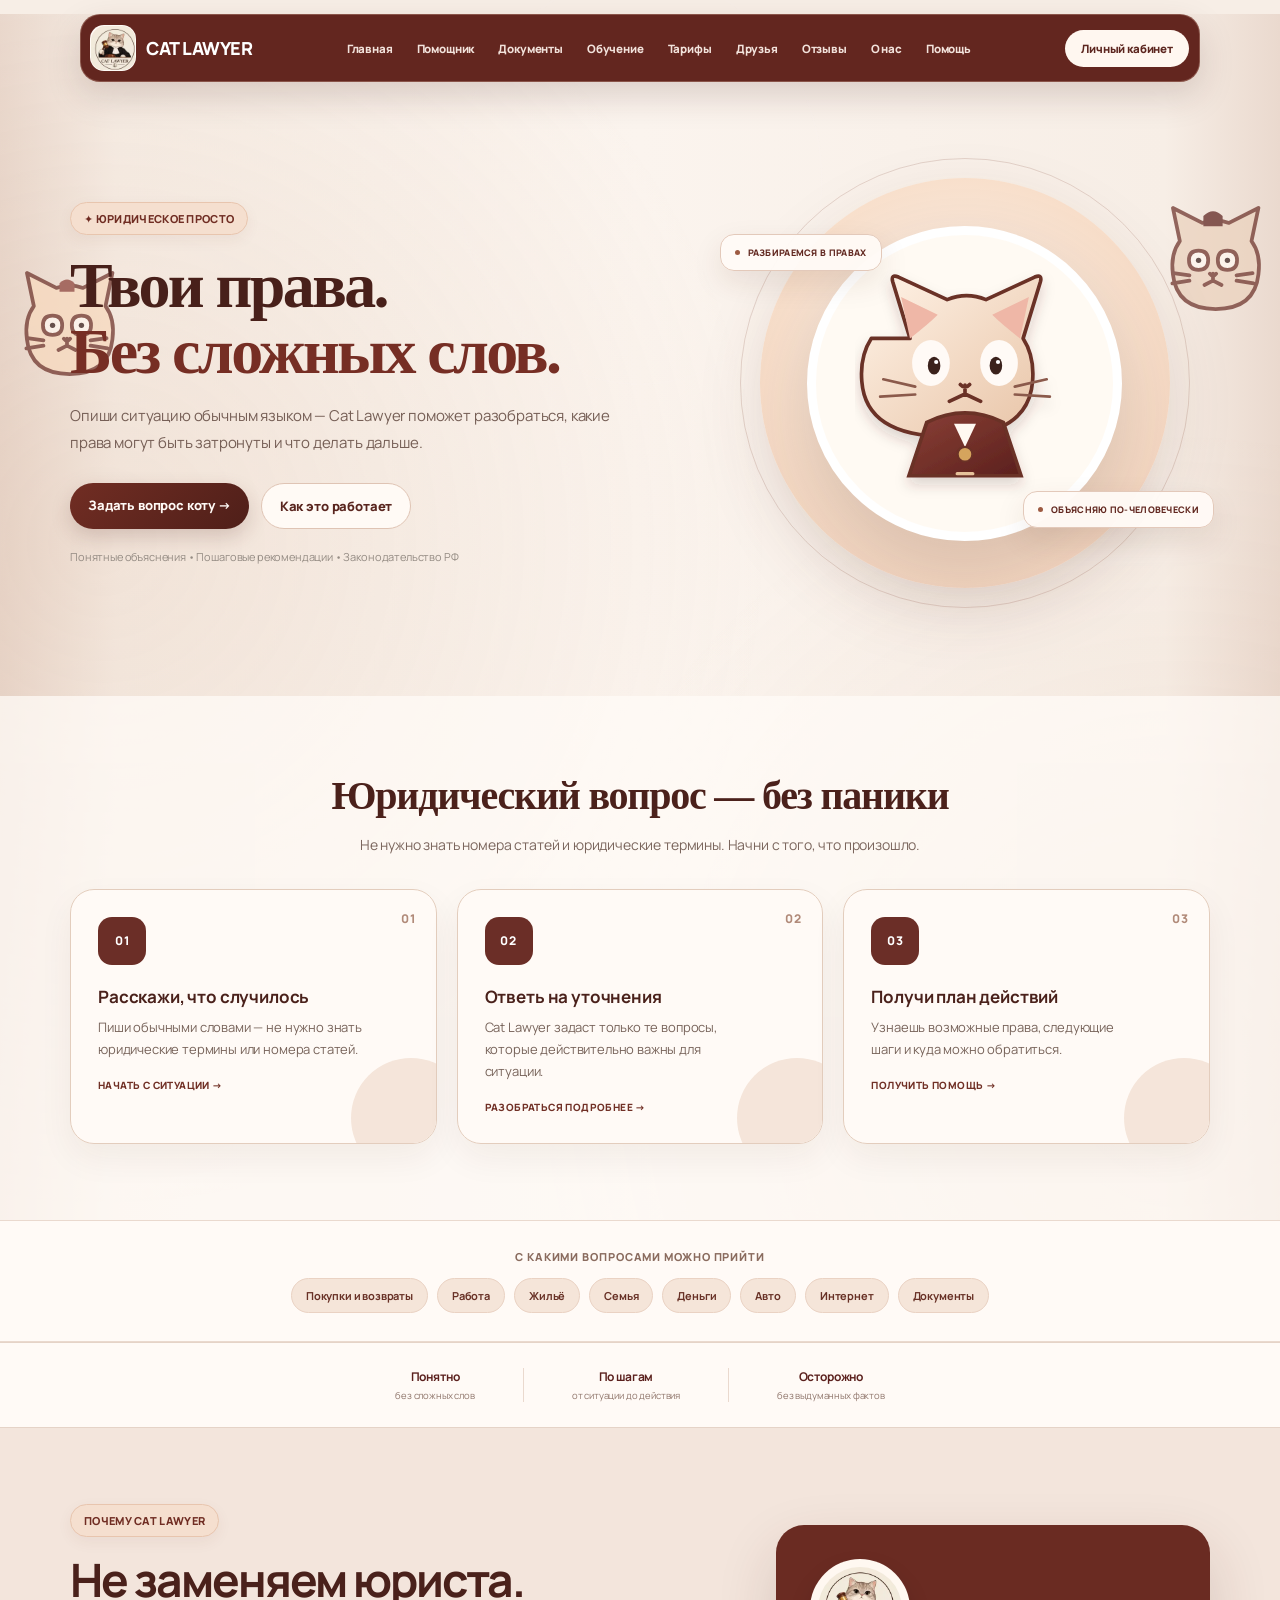
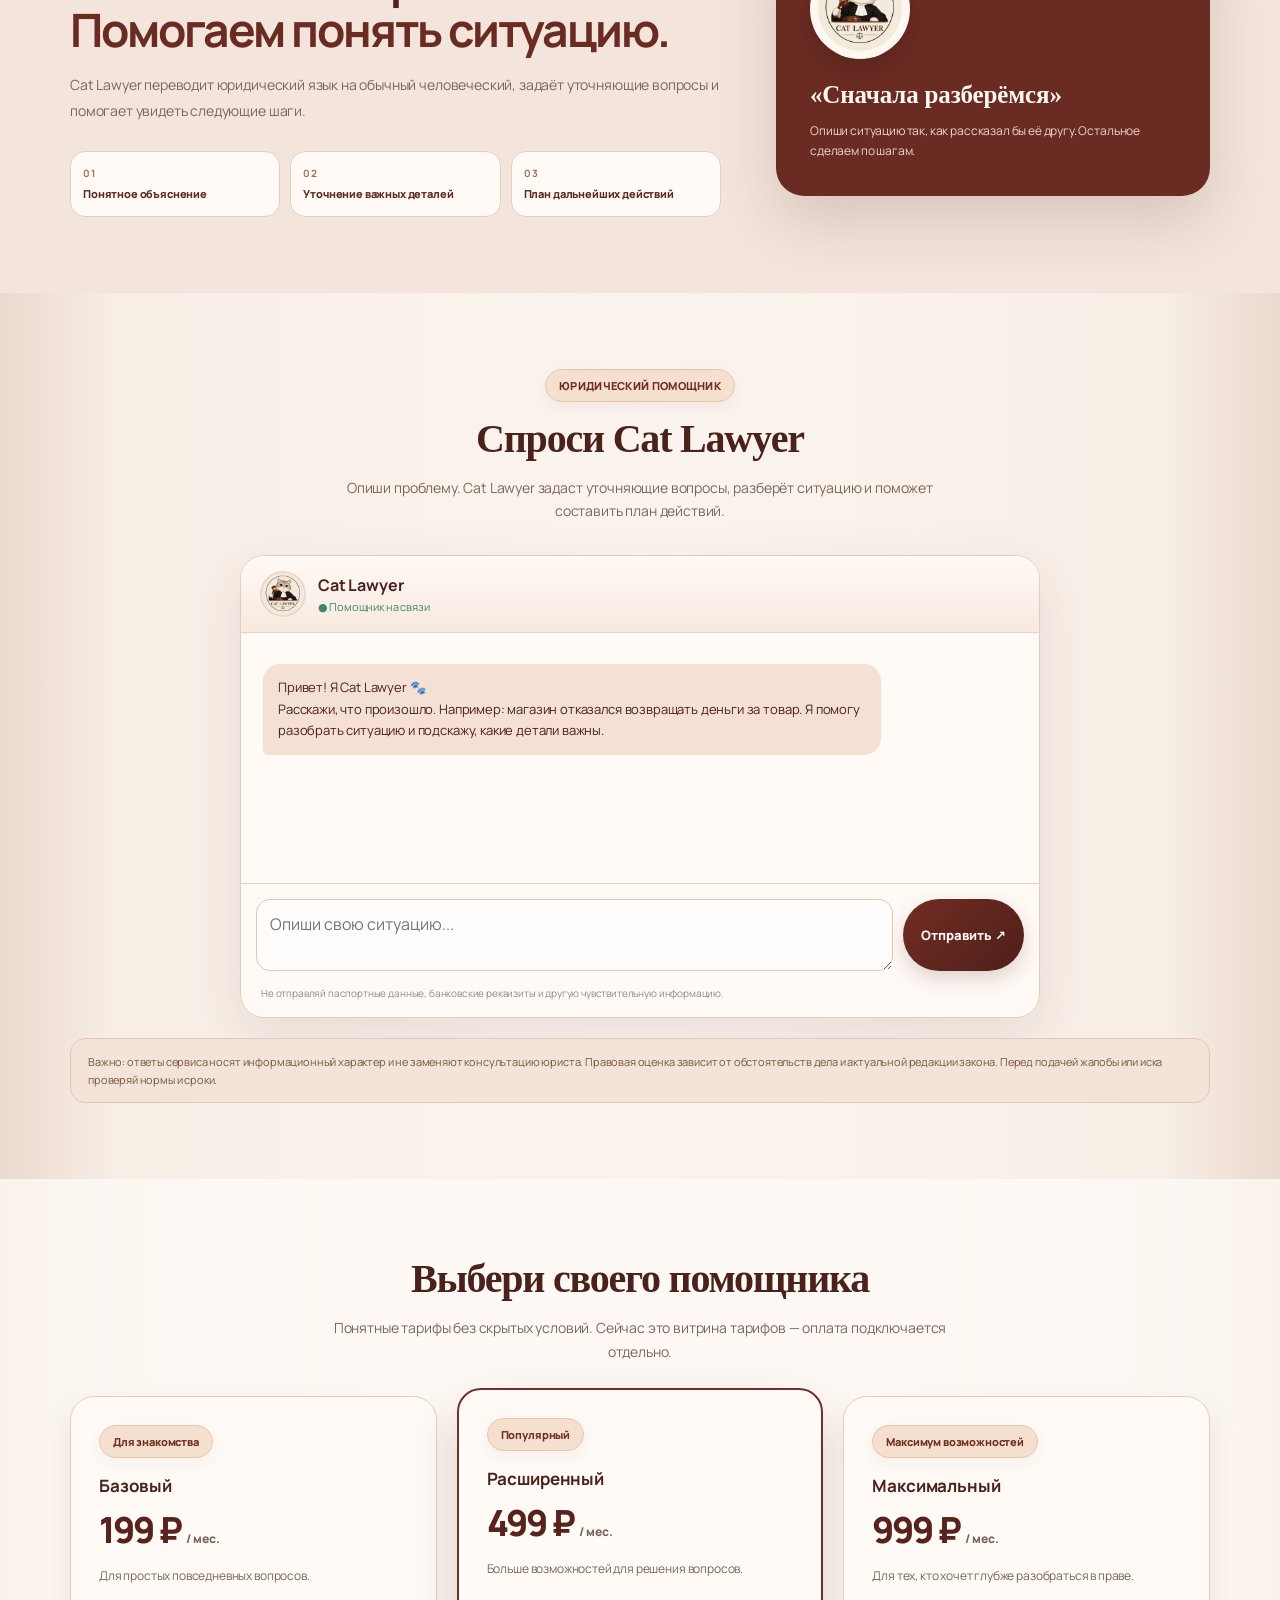
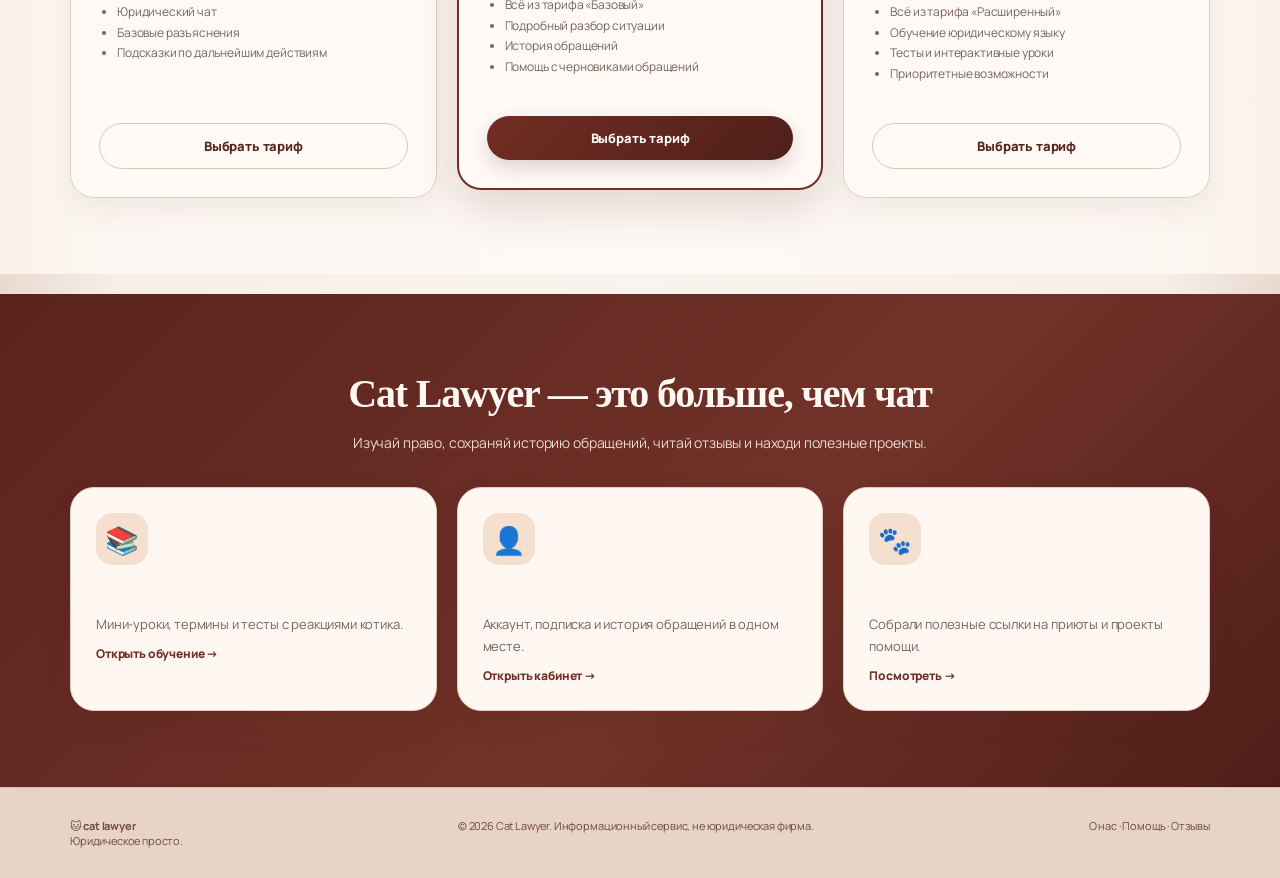
==== index.html @ dfd7e343 "Use polished cute kitten on main page" ====
<!doctype html>
<html lang="ru">
<head>
<meta charset="UTF-8"><meta name="viewport" content="width=device-width,initial-scale=1">
<meta name="theme-color" content="#fff8f1"><meta name="description" content="Cat Lawyer — понятный юридический помощник. Разберитесь в своих правах и узнайте, что делать дальше.">
<title>Cat Lawyer — юридическая помощь без сложных слов</title>
<style>
@import url('https://fonts.googleapis.com/css2?family=Manrope:wght@400;500;600;700;800&display=swap');
:root{--ink:#321b19;--muted:#76645e;--cream:#f7eee6;--paper:#fffaf6;--orange:#5b201d;--orange2:#8b4038;--line:#e8d8cc;--green:#43856c;--shadow:0 18px 55px #52351b12}
*{box-sizing:border-box}html{scroll-behavior:smooth}body{margin:0;background:linear-gradient(90deg,#ead9ce 0,#f7eee6 7%,#f7eee6 93%,#ead9ce 100%);color:var(--ink);font-family:Manrope,system-ui,sans-serif}button,input,textarea{font:inherit}button{cursor:pointer}.wrap{width:min(1120px,calc(100% - 40px));margin:auto}.nav{height:78px;display:flex;align-items:center;justify-content:space-between}.brand{display:flex;gap:10px;align-items:center;font-weight:800;font-size:21px;letter-spacing:-.8px}.brand-mark{width:48px;height:48px;border-radius:14px;overflow:hidden;background:#f4e9dd;display:grid;place-items:center}.brand-mark img{width:100%;height:100%;object-fit:cover}.navlinks{display:flex;gap:20px;align-items:center}.navlinks a{color:#5b201d;text-decoration:none;font-size:12px;font-weight:800}.btn{border:0;border-radius:14px;padding:13px 19px;background:var(--ink);color:white;font-weight:800;font-size:13px;transition:.2s}.btn:hover{transform:translateY(-2px);box-shadow:0 9px 22px #30201420}.btn.orange{background:var(--orange);color:#fffaf6}.btn.light{background:white;color:var(--ink);border:1px solid var(--line)}.hero{padding:65px 0 75px;display:grid;grid-template-columns:1.08fr .92fr;gap:45px;align-items:center}.eyebrow{display:inline-flex;gap:8px;align-items:center;background:#f1e2d7;color:#6b2a25;border-radius:99px;padding:8px 13px;font-size:11px;font-weight:800;letter-spacing:.3px}.hero h1{font-size:clamp(40px,5vw,64px);line-height:1.06;letter-spacing:-3px;margin:20px 0}.hero h1 span{color:var(--orange)}.lead{font-size:16px;line-height:1.8;color:var(--muted);max-width:540px}.hero-actions{display:flex;gap:12px;margin:27px 0 20px;flex-wrap:wrap}.fine{font-size:11px;color:#948b83}.hero-art{position:relative;min-height:390px;display:grid;place-items:center}.blob{position:absolute;width:360px;height:360px;background:#ffe5ce;border-radius:48% 52% 54% 46%;transform:rotate(-12deg)}.cat{position:relative;width:min(310px,75%);aspect-ratio:1;z-index:1;border-radius:50%;overflow:hidden;background:#fffaf3;box-shadow:0 24px 65px #4d2a1b24;border:8px solid #fff}.cat img{width:100%;height:100%;object-fit:cover;display:block}.float{position:absolute;background:white;border:1px solid var(--line);padding:13px 16px;border-radius:16px;box-shadow:var(--shadow);font-size:12px;font-weight:800;z-index:2}.float.one{top:55px;left:0}.float.two{bottom:60px;right:0}.section{padding:72px 0}.section.white{background:white}.section-head{text-align:center;max-width:650px;margin:0 auto 36px}.section-head h2{font-size:clamp(28px,4vw,40px);letter-spacing:-1.5px;margin:0 0 12px}.section-head p{color:var(--muted);line-height:1.7;font-size:14px}.steps,.features,.prices{display:grid;grid-template-columns:repeat(3,1fr);gap:16px}.tile,.price{background:white;border:1px solid var(--line);border-radius:22px;padding:25px;box-shadow:0 5px 22px #51351b08}.tile .ico{font-size:27px;background:#f1e2d7;width:52px;height:52px;display:grid;place-items:center;border-radius:16px}.tile h3{font-size:16px;margin:18px 0 8px}.tile p{font-size:13px;line-height:1.7;color:var(--muted);margin:0}.chat-shell{max-width:800px;margin:auto;background:white;border:1px solid var(--line);border-radius:25px;overflow:hidden;box-shadow:var(--shadow)}.chat-top{padding:17px 21px;border-bottom:1px solid var(--line);display:flex;align-items:center;gap:12px}.avatar{width:46px;height:46px;border-radius:14px;overflow:hidden;background:#f4e9dd}.avatar img{width:100%;height:100%;object-fit:cover}.chat-top small{display:block;color:var(--green);font-size:11px;margin-top:3px}.chat-body{padding:22px;min-height:270px;max-height:390px;overflow:auto;background:#fffdfa}.msg{max-width:82%;padding:13px 15px;border-radius:17px;margin:9px 0;font-size:13px;line-height:1.65;white-space:pre-wrap}.bot{background:#fff0e3;border-bottom-left-radius:5px}.user{background:#29231f;color:white;margin-left:auto;border-bottom-right-radius:5px}.chat-input{display:flex;gap:10px;padding:15px;border-top:1px solid var(--line)}.chat-input textarea{resize:vertical;min-height:48px;max-height:120px;flex:1;border:1px solid var(--line);border-radius:14px;padding:13px;outline:none}.chat-input textarea:focus{border-color:var(--orange)}.hint{padding:0 20px 17px;font-size:10px;color:#938a82}.prices{align-items:stretch}.price{position:relative}.price.popular{border:2px solid var(--orange);transform:translateY(-8px)}.tag{font-size:10px;font-weight:800;color:#b96022;background:#fff0e3;padding:6px 9px;border-radius:99px;display:inline-block}.price h3{font-size:17px;margin:16px 0 7px}.amount{font-size:36px;font-weight:800;letter-spacing:-2px}.amount small{font-size:12px;color:var(--muted);letter-spacing:0}.price p,.price li{font-size:12px;color:var(--muted);line-height:1.7}.price ul{padding-left:18px;min-height:112px}.price .btn{width:100%}.account{max-width:720px;margin:auto;display:grid;grid-template-columns:1fr 1fr;gap:14px}.account-card{background:white;border:1px solid var(--line);border-radius:20px;padding:22px}.account-card h3{margin:0 0 12px;font-size:15px}.account-card p{font-size:12px;color:var(--muted);line-height:1.7}.field{width:100%;border:1px solid var(--line);border-radius:12px;padding:12px;margin:5px 0 10px}.footer{padding:34px 0;border-top:1px solid var(--line);font-size:11px;color:#6f4a3d;background:#efe0d5}.paw-rail{position:fixed;top:78px;bottom:0;width:132px;display:flex;flex-direction:column;justify-content:space-evenly;align-items:center;pointer-events:none;z-index:3;opacity:.27;font-size:29px;user-select:none}.paw-rail span{display:block;filter:saturate(.55);text-shadow:0 1px 2px rgba(91,32,29,.08)}.paw-rail span:nth-child(3n){font-size:37px;opacity:.72}.paw-rail span:nth-child(4n){font-size:23px;opacity:.55}.paw-rail.left{left:0}.paw-rail.right{right:0}.paw-rail span{transform:rotate(-18deg)}.paw-rail.right span{transform:rotate(18deg)}.paw-rail.left span:nth-child(4n){transform:rotate(-28deg)}.paw-rail.right span:nth-child(4n){transform:rotate(28deg)}.friend-grid,.review-grid{display:grid;grid-template-columns:repeat(3,1fr);gap:18px}.friend-photo{width:100%;height:150px;object-fit:cover;border-radius:16px;display:block;margin-bottom:14px;background:#ead9ce}.friend-card{overflow:hidden}.friend-card .friend-content{padding:0 2px}.friend-card,.review-card{background:#fffaf6;border:1px solid #d9bcae;border-radius:22px;padding:24px;box-shadow:0 8px 25px #4d2a1b0c}.friend-card h3,.review-card h3{margin:12px 0 8px;font-size:16px}.friend-card p,.review-card p{font-size:12px;line-height:1.7;color:var(--muted)}.friend-link{display:inline-flex;align-items:center;gap:7px;margin-top:10px;color:#5b201d;font-weight:800;text-decoration:none;font-size:12px}.review-form{max-width:720px;margin:0 auto 24px;background:#f4e4d9;border:1px solid #dec2b3;border-radius:20px;padding:20px}.review-form textarea{width:100%;min-height:90px;border:1px solid #d9bcae;border-radius:14px;padding:12px;resize:vertical;background:white}.reviews-list{max-width:720px;margin:auto;background:white;border:1px solid var(--line);border-radius:20px;padding:20px}.brown-section{background:#6b3028;color:#fff7f1}.brown-section .section-head p{color:#ead8cf}.brown-section .section-head h2{color:#fff7f1}.brown-section .friend-card{background:#fff8f2;color:var(--ink)}.footer-inner{display:flex;justify-content:space-between;gap:20px;flex-wrap:wrap}.disclaimer{background:#f5e8df;border:1px solid #e5d0c4;border-radius:15px;padding:14px 17px;font-size:11px;line-height:1.6;color:#76583f;margin-top:20px}.toast{position:fixed;bottom:20px;left:50%;transform:translateX(-50%);background:#29231f;color:white;padding:12px 18px;border-radius:12px;font-size:12px;display:none;z-index:10}.mobile-menu{display:none;position:absolute;top:70px;left:14px;right:14px;background:#fffaf6;border:1px solid var(--line);border-radius:18px;padding:10px;box-shadow:var(--shadow);z-index:20}.mobile-menu a{display:block;padding:12px;color:var(--ink);text-decoration:none;font-weight:800;font-size:13px;border-radius:10px}.mobile-menu a:hover{background:#f4e4d9}
@media(max-width:760px){.paw-rail{display:none}.navlinks{display:none}.menu-btn{display:block}.hero{grid-template-columns:1fr;padding:42px 0 48px;gap:10px}.hero-art{min-height:270px}.blob{width:250px;height:250px}.cat{font-size:135px}.float.one{top:20px}.float.two{bottom:20px}.steps,.features,.prices{grid-template-columns:1fr}.price.popular{transform:none}.section{padding:52px 0}.account{grid-template-columns:1fr}.hero h1{letter-spacing:-2px}.wrap{width:min(100% - 28px,1120px)}}
@media(min-width:761px){.menu-btn{display:none}}
</style>
<link rel="stylesheet" href="/styles.css">
</head>
<body>
<header class="wrap nav">
<a class="brand" href="/" style="text-decoration:none;color:inherit"><span class="brand-mark"><img src="/assets/cat-lawyer-logo.svg" alt="Cat Lawyer"></span> CAT LAWYER</a>
<nav class="navlinks">
<a href="/">Главная</a><a href="/assistant.html">Помощник</a><a href="/documents.html">Документы</a><a href="/learn.html">Обучение</a><a href="/pricing.html">Тарифы</a><a href="/friends.html">Друзья</a><a href="/reviews.html">Отзывы</a><a href="/about.html">О нас</a><a href="/help.html">Помощь</a>
</nav>
<a class="btn light" href="/account.html">Личный кабинет</a>
<button class="btn light menu-btn" type="button" onclick="toggleMenu()">Меню ☰</button>
</header>
<div id="mobileMenu" class="mobile-menu">
<a href="/">Главная</a><a href="/assistant.html">Помощник</a><a href="/documents.html">Документы</a><a href="/learn.html">Обучение</a><a href="/pricing.html">Тарифы</a><a href="/friends.html">Друзья</a><a href="/reviews.html">Отзывы</a><a href="/about.html">О нас</a><a href="/help.html">Помощь</a><a href="/account.html">Личный кабинет</a>
</div>
<main>
<section class="wrap hero"><div><span class="eyebrow">✦ ЮРИДИЧЕСКОЕ ПРОСТО</span><h1>Твои права.<br><span>Без сложных слов.</span></h1><p class="lead">Опиши ситуацию обычным языком — Cat Lawyer поможет разобраться, какие права могут быть затронуты и что делать дальше.</p><div class="hero-actions"><a class="btn orange" href="/assistant.html" style="text-decoration:none">Задать вопрос коту →</a><a class="btn light" href="#how" style="text-decoration:none">Как это работает</a></div><div class="fine">Понятные объяснения • Пошаговые рекомендации • Законодательство РФ</div></div><div class="hero-art"><div class="hero-halo"></div><div class="hero-orbit"></div><div class="float one">РАЗБИРАЕМСЯ В ПРАВАХ</div><div class="cat hero-cat"><img src="/assets/cute-kitten.svg" alt="Милый котёнок Cat Lawyer"></div><div class="float two">ОБЪЯСНЯЮ ПО-ЧЕЛОВЕЧЕСКИ</div></div></section>
<section class="section white" id="how"><div class="wrap"><div class="section-head"><h2>Юридический вопрос — без паники</h2><p>Не нужно знать номера статей и юридические термины. Начни с того, что произошло.</p></div><div class="steps"><article class="tile process-card"><div class="step-no">01</div><div class="ico">01</div><h3>Расскажи, что случилось</h3><p>Пиши обычными словами — не нужно знать юридические термины или номера статей.</p><span class="card-link">Начать с ситуации →</span></article><article class="tile process-card"><div class="step-no">02</div><div class="ico">02</div><h3>Ответь на уточнения</h3><p>Cat Lawyer задаст только те вопросы, которые действительно важны для ситуации.</p><span class="card-link">Разобраться подробнее →</span></article><article class="tile process-card"><div class="step-no">03</div><div class="ico">03</div><h3>Получи план действий</h3><p>Узнаешь возможные права, следующие шаги и куда можно обратиться.</p><span class="card-link">Получить помощь →</span></article></div></div></section>
<section class="topics-strip"><div class="wrap"><div class="topics-label">С какими вопросами можно прийти</div><div class="topic-pills"><span>Покупки и возвраты</span><span>Работа</span><span>Жильё</span><span>Семья</span><span>Деньги</span><span>Авто</span><span>Интернет</span><span>Документы</span></div></div></section><section class="trust-strip"><div class="wrap trust-inner"><div><b>Понятно</b><span>без сложных слов</span></div><i></i><div><b>По шагам</b><span>от ситуации до действия</span></div><i></i><div><b>Осторожно</b><span>без выдуманных фактов</span></div></div></section>
<section class="section feature-intro"><div class="wrap split-feature"><div><span class="eyebrow">ПОЧЕМУ CAT LAWYER</span><h2>Не заменяем юриста.<br><span>Помогаем понять ситуацию.</span></h2><p>Cat Lawyer переводит юридический язык на обычный человеческий, задаёт уточняющие вопросы и помогает увидеть следующие шаги.</p><div class="feature-points"><div><b>01</b><span>Понятное объяснение</span></div><div><b>02</b><span>Уточнение важных деталей</span></div><div><b>03</b><span>План дальнейших действий</span></div></div></div><div class="feature-quote"><div class="quote-logo"><img src="/assets/cat-lawyer-logo.svg" alt=""></div><div><b>«Сначала разберёмся»</b><p>Опиши ситуацию так, как рассказал бы её другу. Остальное сделаем по шагам.</p></div></div></div></section>
<section class="section" id="chat"><div class="wrap"><div class="section-head"><span class="eyebrow">ЮРИДИЧЕСКИЙ ПОМОЩНИК</span><h2>Спроси Cat Lawyer</h2><p>Опиши проблему. Cat Lawyer задаст уточняющие вопросы, разберёт ситуацию и поможет составить план действий.</p></div><div class="chat-shell"><div class="chat-top"><div class="avatar"><img src="/assets/cat-lawyer-logo.svg" alt="Cat Lawyer"></div><div><b>Cat Lawyer</b><small>● Помощник на связи</small></div></div><div class="chat-body" id="messages"><div class="msg bot">Привет! Я Cat Lawyer 🐾
Расскажи, что произошло. Например: магазин отказался возвращать деньги за товар. Я помогу разобрать ситуацию и подскажу, какие детали важны.</div></div><div class="chat-input"><textarea id="question" placeholder="Опиши свою ситуацию..." rows="2"></textarea><button class="btn orange" onclick="sendMessage()">Отправить ↗</button></div><div class="hint">Не отправляй паспортные данные, банковские реквизиты и другую чувствительную информацию.</div></div><div class="disclaimer">Важно: ответы сервиса носят информационный характер и не заменяют консультацию юриста. Правовая оценка зависит от обстоятельств дела и актуальной редакции закона. Перед подачей жалобы или иска проверяй нормы и сроки.</div></div></section>
<section class="section white" id="prices"><div class="wrap"><div class="section-head"><h2>Выбери своего помощника</h2><p>Понятные тарифы без скрытых условий. Сейчас это витрина тарифов — оплата подключается отдельно.</p></div><div class="prices"><article class="price"><span class="tag">Для знакомства</span><h3>Базовый</h3><div class="amount">199 ₽ <small>/ мес.</small></div><p>Для простых повседневных вопросов.</p><ul><li>Юридический чат</li><li>Базовые разъяснения</li><li>Подсказки по дальнейшим действиям</li></ul><a class="btn light" href="/pricing.html" style="display:block;text-align:center;text-decoration:none">Выбрать тариф</a></article><article class="price popular"><span class="tag">Популярный</span><h3>Расширенный</h3><div class="amount">499 ₽ <small>/ мес.</small></div><p>Больше возможностей для решения вопросов.</p><ul><li>Всё из тарифа «Базовый»</li><li>Подробный разбор ситуации</li><li>История обращений</li><li>Помощь с черновиками обращений</li></ul><a class="btn orange" href="/pricing.html" style="display:block;text-align:center;text-decoration:none">Выбрать тариф</a></article><article class="price"><span class="tag">Максимум возможностей</span><h3>Максимальный</h3><div class="amount">999 ₽ <small>/ мес.</small></div><p>Для тех, кто хочет глубже разобраться в праве.</p><ul><li>Всё из тарифа «Расширенный»</li><li>Обучение юридическому языку</li><li>Тесты и интерактивные уроки</li><li>Приоритетные возможности</li></ul><a class="btn light" href="/pricing.html" style="display:block;text-align:center;text-decoration:none">Выбрать тариф</a></article></div></div></section>
<section class="section brown-section"><div class="wrap"><div class="section-head"><h2>Cat Lawyer — это больше, чем чат</h2><p>Изучай право, сохраняй историю обращений, читай отзывы и находи полезные проекты.</p></div><div class="features"><article class="tile"><div class="ico">📚</div><h3>Изучай язык права</h3><p>Мини-уроки, термины и тесты с реакциями котика.</p><a class="friend-link" href="/learn.html">Открыть обучение →</a></article><article class="tile"><div class="ico">👤</div><h3>Личный кабинет</h3><p>Аккаунт, подписка и история обращений в одном месте.</p><a class="friend-link" href="/account.html">Открыть кабинет →</a></article><article class="tile"><div class="ico">🐾</div><h3>Помогаем животным</h3><p>Собрали полезные ссылки на приюты и проекты помощи.</p><a class="friend-link" href="/friends.html">Посмотреть →</a></article></div></div></section>
</main>
<footer class="footer"><div class="wrap footer-inner"><div><b>🐱 cat lawyer</b><br>Юридическое просто.</div><div>© 2026 Cat Lawyer. Информационный сервис, не юридическая фирма.</div><div><a href="/about.html" style="color:inherit">О нас</a> · <a href="/help.html" style="color:inherit">Помощь</a> · <a href="/reviews.html" style="color:inherit">Отзывы</a></div></div></footer>
<script>
function toggleMenu(){const m=document.getElementById('mobileMenu');m.style.display=m.style.display==='block'?'none':'block'}
document.addEventListener('click',e=>{const m=document.getElementById('mobileMenu');if(m&&m.style.display==='block'&&!m.contains(e.target)&&!e.target.closest('.menu-btn'))m.style.display='none'});
</script>
</body></html><style>.hero-cat{background:#fffaf3!important}.hero-cat img{object-fit:contain!important;padding:12px!important}</style>
---- styles.css ----
@import url('https://fonts.googleapis.com/css2?family=Manrope:wght@400;500;600;700;800&display=swap');:root{--ink:#321b19;--muted:#76645e;--cream:#f7eee6;--paper:#fffaf6;--accent:#5b201d;--accent2:#8b4038;--line:#e8d8cc;--soft:#f1e2d7;--shadow:0 18px 55px #52351b12}*{box-sizing:border-box}body{margin:0;background:linear-gradient(90deg,#ead9ce,#f7eee6 8%,#f7eee6 92%,#ead9ce);color:var(--ink);font-family:Manrope,system-ui,sans-serif}a{text-decoration:none;color:inherit}button,input,textarea{font:inherit}.wrap{width:min(1120px,calc(100% - 40px));margin:auto}.nav{height:78px;display:flex;align-items:center;justify-content:space-between;gap:20px}.brand{display:flex;align-items:center;gap:10px;font-weight:800}.brand img{width:46px;height:46px;border-radius:14px}.navlinks{display:flex;gap:20px;align-items:center;flex-wrap:wrap}.navlinks a{font-size:12px;font-weight:800;color:var(--accent)}.btn{border:0;border-radius:14px;padding:13px 18px;background:var(--ink);color:#fff;font-weight:800;font-size:13px;cursor:pointer}.btn.orange{background:var(--accent)}.btn.light{background:#fff;color:var(--ink);border:1px solid var(--line)}.hero{padding:70px 0;min-height:520px;display:grid;grid-template-columns:1.1fr .9fr;gap:50px;align-items:center}.eyebrow,.tag{display:inline-block;background:var(--soft);color:var(--accent);border-radius:99px;padding:8px 13px;font-size:11px;font-weight:800}.hero h1{font-size:clamp(42px,6vw,68px);line-height:1.03;letter-spacing:-3px;margin:18px 0}.hero h1 span{color:var(--accent)}.lead{font-size:16px;line-height:1.8;color:var(--muted);max-width:600px}.actions{display:flex;gap:10px;flex-wrap:wrap;margin-top:26px}.art{position:relative;display:grid;place-items:center;min-height:390px}.blob{position:absolute;width:350px;height:350px;background:#ffe5ce;border-radius:48% 52% 54% 46%;transform:rotate(-12deg)}.hero-logo{position:relative;width:270px;height:270px;border-radius:50%;background:#fff;padding:10px;box-shadow:var(--shadow);z-index:2}.hero-logo img{width:100%;height:100%;object-fit:contain}.section{padding:72px 0}.white{background:#fff}.head{text-align:center;max-width:680px;margin:0 auto 34px}.head h2{font-size:clamp(28px,4vw,42px);letter-spacing:-1.5px;margin:0 0 10px}.head p{color:var(--muted);font-size:14px;line-height:1.7}.grid3{display:grid;grid-template-columns:repeat(3,1fr);gap:16px}.card{background:#fff;border:1px solid var(--line);border-radius:22px;padding:24px;box-shadow:0 8px 25px #4d2a1b0c}.card h3{font-size:16px;margin:12px 0 8px}.card p,.card li{font-size:12px;line-height:1.7;color:var(--muted)}.icon{width:52px;height:52px;border-radius:16px;background:var(--soft);display:grid;place-items:center;font-size:25px}.price .amount{font-size:36px;font-weight:800;margin:8px 0}.price ul{padding-left:18px;min-height:105px}.price.popular{border:2px solid var(--accent);transform:translateY(-8px)}.chat{max-width:820px;margin:auto;background:#fff;border:1px solid var(--line);border-radius:25px;overflow:hidden;box-shadow:var(--shadow)}.chat-head{padding:16px 20px;border-bottom:1px solid var(--line);display:flex;gap:12px;align-items:center}.chat-head img{width:44px;height:44px;border-radius:13px}.chat-head small{display:block;color:#43856c;margin-top:3px}.chat-head #newChat{margin-left:auto;white-space:nowrap;padding:10px 13px}.messages{padding:22px;min-height:300px;max-height:450px;overflow:auto;background:#fffdfa}.msg{max-width:82%;padding:13px 15px;border-radius:17px;margin:9px 0;font-size:13px;line-height:1.65;white-space:pre-wrap}.bot{background:#fff0e3;border-bottom-left-radius:5px}.user{background:#29231f;color:#fff;margin-left:auto;border-bottom-right-radius:5px}.chat-form{display:flex;gap:10px;padding:15px;border-top:1px solid var(--line)}textarea,input{border:1px solid var(--line);border-radius:13px;padding:12px;background:#fff;outline:none}textarea{resize:vertical;flex:1}.form{max-width:620px;margin:auto;background:#fff;border:1px solid var(--line);border-radius:22px;padding:24px}.form input,.form textarea{width:100%;margin:6px 0 12px}.status{font-size:12px;color:var(--muted);line-height:1.6}.side-cats{position:fixed;top:105px;bottom:20px;width:150px;display:flex;flex-direction:column;justify-content:space-around;pointer-events:none;z-index:0}.side-cats img{width:95px;opacity:.55;filter:drop-shadow(0 8px 8px #4d2a1b12)}.side-cats.left{left:0;align-items:flex-start}.side-cats.right{right:0;align-items:flex-end}.side-cats img:nth-child(2){width:70px;opacity:.38}.side-cats img:nth-child(3){width:110px;opacity:.3}.content{position:relative;z-index:1}.footer{padding:30px 0;border-top:1px solid var(--line);background:#efe0d5;color:#6f4a3d;font-size:11px}.footer-inner{display:flex;justify-content:space-between;gap:15px;flex-wrap:wrap}.notice{padding:14px 17px;border-radius:15px;background:#f5e8df;border:1px solid #e5d0c4;color:#76583f;font-size:11px;line-height:1.6;margin-top:18px}.animal{overflow:hidden}.animal img{width:100%;height:170px;object-fit:cover;border-radius:15px}.review{margin-bottom:12px;padding:15px 0;border-bottom:1px solid var(--line)}.mobile-menu{display:none}.menu-toggle{display:none}.mobile-menu-panel{display:none}@media(max-width:800px){.navlinks{display:none}.menu-toggle{display:block}.mobile-menu-panel{display:none;position:fixed;top:70px;left:14px;right:14px;background:#fffaf6;border:1px solid var(--line);border-radius:18px;padding:10px;box-shadow:var(--shadow);z-index:20}.mobile-menu-panel.open{display:block}.mobile-menu-panel a{display:block;padding:12px;color:var(--ink);font-weight:800;font-size:13px;border-radius:10px}.mobile-menu-panel a:hover{background:var(--soft)}.hero{grid-template-columns:1fr;padding:45px 0}.grid3{grid-template-columns:1fr}.price.popular{transform:none}.side-cats{display:none}.wrap{width:min(100% - 28px,1120px)}.hero-logo{width:230px;height:230px}.art{min-height:280px}.chat-form{flex-direction:column}.chat-head #newChat{font-size:11px;padding:9px 11px}}
.history-list{display:grid;gap:10px;margin-top:12px}.history-item{padding:12px 14px;border:1px solid rgba(90,55,45,.12);border-radius:14px;background:rgba(255,255,255,.58)}.history-item b{display:block;line-height:1.4}.history-item p{margin:7px 0;color:#5f514b;font-size:.94rem;line-height:1.5;white-space:pre-wrap}.history-item small{color:#8b7b72;font-size:.78rem}.history-list:empty{display:none}
.legal{max-width:850px}.legal h3{margin-top:28px}.legal p{line-height:1.7}.review-stars{letter-spacing:2px;margin:5px 0 8px}.form select,.form input,.form textarea{width:100%;box-sizing:border-box}.form select{padding:12px;border:1px solid rgba(90,55,45,.18);border-radius:12px;background:#fffaf6}.history-item+.history-item{margin-top:10px}
/* Cat Lawyer visual refresh */
:root{--ink:#4b241b;--muted:#765d54;--cream:#f7e9dd;--paper:#fffaf5;--accent:#64271d;--accent2:#8b4b3b;--line:#e5cfc0;--soft:#f5ddca;--brown:#5d261d;--brown2:#7a3528;--gold:#d99a62;--shadow:0 18px 55px rgba(74,34,22,.13)}
html{background:#f3e3d7}
body{min-height:100vh;overflow-x:hidden;background:radial-gradient(circle at 7% 13%,rgba(185,126,89,.14) 0 7px,transparent 8px),radial-gradient(circle at 93% 20%,rgba(185,126,89,.12) 0 8px,transparent 9px),linear-gradient(90deg,#ead6c8 0,#f8eee7 8%,#fbf3ec 50%,#f8eee7 92%,#ead6c8 100%)}
body:before{content:"";position:fixed;inset:0;pointer-events:none;opacity:.22;z-index:0;background-image:radial-gradient(ellipse at 50% 20%,transparent 0 180px,rgba(255,255,255,.24) 181px 182px,transparent 183px)}
.nav{position:relative;z-index:10;width:min(1200px,calc(100% - 36px));height:72px;margin:18px auto 0;padding:7px 14px 7px 12px;background:linear-gradient(135deg,#6b2b20,#4c1f18);border:1px solid rgba(255,221,201,.25);border-radius:23px;box-shadow:0 12px 35px rgba(70,28,20,.2)}
.nav .brand{color:#fff8f2!important;font-size:20px;letter-spacing:-.7px}.nav .brand img,.nav .brand-mark{width:48px;height:48px;border-radius:15px;background:#f7e7da}.navlinks{gap:7px}.navlinks a{color:#fff4ed!important;padding:11px 12px;border-radius:999px;transition:.18s;font-size:12px!important}.navlinks a:hover{background:rgba(255,255,255,.12);transform:translateY(-1px)}
.nav>.btn.light{background:#fff6ef;color:#54251d;border:0;border-radius:999px;white-space:nowrap}.menu-toggle{background:#fff6ef!important;color:#54251d!important;border:0!important}
.content{position:relative;z-index:1}.section{padding:76px 0}.head{margin-bottom:38px}.eyebrow,.tag{background:#f8dcbf;color:#6c2c20;border:1px solid #ecc5a5;box-shadow:0 4px 12px rgba(113,55,33,.07)}
.head h2,.section-head h2{color:#4c241b}.head p,.section-head p{color:#795f55}.grid3,.friend-grid,.review-grid{gap:20px}.card,.tile,.price,.friend-card,.review-card,.form,.chat{border:1px solid #e5cfc0;background:rgba(255,251,247,.96);box-shadow:0 12px 30px rgba(77,35,23,.08);border-radius:24px}.card:hover,.tile:hover,.price:hover,.friend-card:hover,.review-card:hover{transform:translateY(-3px);box-shadow:0 18px 38px rgba(77,35,23,.12);transition:.2s}.price{padding:28px}.price.popular{border:2px solid #6a2b20;box-shadow:0 18px 45px rgba(84,29,20,.16)}.amount{color:#4d2018}.price .btn{border-radius:999px}.price.popular .btn,.btn.orange{background:linear-gradient(135deg,#6d2a1f,#4c1e17);box-shadow:0 8px 20px rgba(76,30,23,.18)}.btn{border-radius:999px}.btn.light{background:#fffaf5;border-color:#dcbbaa;color:#51251d}.icon,.tile .ico{background:#f5dfce;color:#6b2b20}
.side-cats{position:fixed;top:88px;bottom:0;width:205px;display:flex;flex-direction:column;justify-content:space-around;pointer-events:none;z-index:0}.side-cats img{width:145px!important;opacity:.86!important;filter:drop-shadow(0 14px 12px rgba(77,35,23,.13))}.side-cats.left{left:0;align-items:flex-start}.side-cats.right{right:0;align-items:flex-end}.side-cats img:nth-child(1){transform:translate(-12px,0) rotate(-4deg)}.side-cats img:nth-child(2){width:108px!important;transform:translate(8px,0) rotate(5deg);opacity:.68!important}.side-cats img:nth-child(3){width:125px!important;transform:translate(-2px,0) rotate(-7deg);opacity:.58!important}.side-cats.right img:nth-child(1){transform:translate(12px,0) scaleX(-1) rotate(-4deg)}.side-cats.right img:nth-child(2){transform:translate(-8px,0) scaleX(-1) rotate(5deg)}.side-cats.right img:nth-child(3){transform:translate(2px,0) scaleX(-1) rotate(-7deg)}
.chat{box-shadow:0 22px 55px rgba(74,34,22,.14)}.chat-head,.chat-top{background:linear-gradient(180deg,#fffaf6,#f9eee6)}.messages,.chat-body{background:#fffaf6}.bot{background:#f7e4d4}.user{background:#57231b}.notice,.disclaimer{background:#f5e3d7;border-color:#e3c7b7}.footer{background:#e7d0c3;border-top:1px solid #d5b9a9}.brown-section{background:linear-gradient(135deg,#5a251d,#73352a);margin-top:20px}.brown-section .section-head h2{color:#fff8f2}.brown-section .section-head p{color:#ead9d0}.brown-section .friend-card{background:#fff8f1}
.friends-band{position:relative;overflow:hidden;background:linear-gradient(135deg,#5a251d 0,#6f3025 60%,#522118 100%);color:#fff7f0;margin-top:10px;padding-top:86px;padding-bottom:90px}.friends-band:before,.friends-band:after{content:"🐾";position:absolute;font-size:80px;opacity:.12;transform:rotate(-15deg)}.friends-band:before{left:4%;top:22px}.friends-band:after{right:5%;bottom:15px;transform:rotate(15deg)}.friends-band .head h2{color:#fff8f2}.friends-band .head p{color:#ead8cf}.friends-band .animal{background:#fff8f1}.animal img,.friend-photo{height:185px;object-fit:cover;border-radius:17px}.animal .btn{width:100%;text-align:center}
.paw-rail{opacity:.36!important;width:120px}.paw-rail span{color:#9a6047}.paw-rail span:nth-child(3n){font-size:40px}
.mobile-menu-panel{top:82px!important;background:#fff8f2!important;border-color:#ddc1b1!important}.mobile-menu-panel a{color:#51251d!important}.mobile-menu-panel a:hover{background:#f2ddcf!important}
.legal{background:rgba(255,250,246,.82);padding:30px;border-radius:24px;border:1px solid var(--line);box-shadow:var(--shadow)}
@media(max-width:800px){.nav{width:calc(100% - 20px);margin-top:10px;height:64px;border-radius:19px}.nav .brand{font-size:16px}.nav .brand img,.nav .brand-mark{width:42px;height:42px}.side-cats{display:none}.section{padding:54px 0}.head h2{font-size:31px}.card,.tile,.price,.form{padding:21px}.friends-band{padding-top:62px;padding-bottom:64px}.paw-rail{display:none}}

.learn-cat{width:150px;height:150px;margin:0 auto 12px;display:grid;place-items:center;animation:catFloat 2.8s ease-in-out infinite}.learn-cat img{width:100%;height:100%;object-fit:contain;filter:drop-shadow(0 12px 10px rgba(77,35,23,.13));transition:.25s}.learn-cat.happy img{transform:translateY(-8px) rotate(-4deg) scale(1.04);filter:drop-shadow(0 16px 12px rgba(91,35,24,.18))}.learn-cat.sad img{transform:translateY(5px) rotate(5deg) scale(.97);filter:grayscale(.18) drop-shadow(0 8px 8px rgba(77,35,23,.12))}@keyframes catFloat{0%,100%{transform:translateY(0)}50%{transform:translateY(-5px)}}

/* Premium cat illustrations + learning quiz */
.nav .brand img{display:none}
.nav .brand:before{content:"";display:block;width:48px;height:48px;flex:0 0 48px;background:url('/assets/menu-cat.svg') center/contain no-repeat;border-radius:15px;filter:drop-shadow(0 4px 5px rgba(60,25,18,.18))}
.learn-page{position:relative;overflow:visible}
.learn-page .wrap{position:relative}
.learn-page .head{position:relative;z-index:2}
.learn-sleeping-cat{position:absolute;right:-110px;top:55px;width:290px;opacity:.95;z-index:0;filter:drop-shadow(0 15px 14px rgba(77,35,23,.12))}
.learn-quiz{position:relative;z-index:2;max-width:900px!important;padding:30px 34px!important;background:rgba(255,250,245,.97)!important;box-shadow:0 22px 55px rgba(74,34,22,.14)!important}
.learn-cat{width:230px!important;height:230px!important;margin:0 auto 2px!important}
.learn-cat img{object-fit:contain!important}
.learn-quiz #progressText{display:inline-block;background:#f4d8c0;color:#63291f;padding:8px 14px;border-radius:999px}
.learn-quiz #question{font-family:Georgia,serif;font-size:32px;color:#4b241b;margin:20px 0 8px}
.quiz-answers{display:grid;gap:12px;max-width:650px;margin:20px auto 4px}
.quiz-answer{width:100%;min-height:58px;border:2px solid #e6c8b4;border-radius:18px;background:linear-gradient(180deg,#fffdf9,#fff5ed);color:#4d241c;font-weight:800;font-size:15px;display:flex;align-items:center;gap:16px;padding:12px 18px;text-align:left;cursor:pointer;box-shadow:0 6px 16px rgba(77,35,23,.06);transition:.18s}
.quiz-answer:hover{transform:translateY(-2px);border-color:#a9664f;box-shadow:0 10px 22px rgba(77,35,23,.1);background:#fffaf5}
.quiz-answer:disabled{cursor:default;opacity:.75;transform:none}
.answer-icon{width:38px;height:38px;display:grid;place-items:center;flex:0 0 38px;border-radius:12px;background:#f4ddca;font-size:20px}
.learn-quiz #next{margin-top:16px!important;padding:12px 24px}
@media(max-width:1050px){.learn-sleeping-cat{right:-45px;width:220px;opacity:.65}.learn-quiz{max-width:820px!important}}
@media(max-width:800px){.nav .brand:before{width:42px;height:42px;flex-basis:42px}.learn-sleeping-cat{display:none}.learn-quiz{padding:24px 16px!important}.learn-cat{width:190px!important;height:190px!important}.learn-quiz #question{font-size:26px}.quiz-answer{font-size:14px;min-height:54px}}

/* Final navigation cleanup */
.nav .brand img{display:block!important}
.nav .brand:before{display:none!important;content:none!important}
.paw-rail,.side-cats{display:none!important}

/* Cat Lawyer premium homepage */
body{background:#f7eee6}
.nav{margin-top:14px;height:64px;padding:0 10px 0 8px;background:rgba(91,32,29,.98);border-radius:20px;box-shadow:0 12px 32px rgba(75,31,22,.18);position:relative;z-index:10}
.nav .brand{color:#fff!important}
.nav .brand-mark{width:44px;height:44px;border-radius:13px;background:#fff8f1;border:2px solid rgba(255,255,255,.65)}
.nav .brand-mark img{object-fit:cover}
.navlinks a{color:#fff1e9!important;opacity:.92}
.navlinks a:hover{opacity:1}
.hero{min-height:575px;padding:58px 0 72px;position:relative}
.hero h1{font-weight:800}
.hero .lead{font-size:15px;max-width:560px}
.hero-art{min-height:455px}
.hero-art .blob{width:420px;height:420px;background:linear-gradient(145deg,#ffe6cf,#f3cdb4);box-shadow:0 25px 65px rgba(94,48,31,.1)}
.hero-ring{position:absolute;border:2px solid rgba(153,83,56,.18);border-radius:50%;z-index:0}
.ring-one{width:455px;height:455px}
.ring-two{width:355px;height:355px;border-style:dashed;transform:rotate(17deg)}
.hero-doodle{position:absolute;color:#9b5a43;font-size:30px;font-weight:800;z-index:2}
.doodle-one{top:48px;right:68px}
.doodle-two{bottom:72px;left:48px;font-size:25px}
.hero-cat{width:340px!important;height:400px!important;border-radius:42% 42% 48% 48%!important;background:transparent!important;border:0!important;box-shadow:none!important;overflow:visible!important}
.hero-cat img{object-fit:contain!important;filter:drop-shadow(0 22px 20px rgba(67,35,26,.2));transform:translateY(9px)}
.float{font-size:11px;padding:12px 15px;border-radius:14px}
.float.one{top:72px;left:2px}
.float.two{bottom:78px;right:0}
.steps{gap:18px}
.process-card{position:relative;min-height:235px;padding:27px!important;overflow:hidden}
.process-card:after{content:"";position:absolute;width:95px;height:95px;border-radius:50%;right:-35px;bottom:-35px;background:#f7e4d6}
.step-no{position:absolute;right:20px;top:20px;font-size:12px;font-weight:800;color:#b18a79;letter-spacing:1px}
.process-card .ico{width:50px;height:50px}
.process-card h3{font-size:18px;margin-top:20px}
.process-card p{max-width:270px}
.card-link{display:inline-block;margin-top:18px;font-size:11px;font-weight:800;color:#7a3228}
.trust-strip{background:#fffaf6;border-top:1px solid #ead9ce;border-bottom:1px solid #ead9ce}
.trust-inner{min-height:92px;display:flex;align-items:center;justify-content:center;gap:48px}
.trust-inner div{display:flex;flex-direction:column;gap:4px;text-align:center}
.trust-inner b{font-size:13px;color:#5b201d}
.trust-inner span{font-size:10px;color:#90766c}
.trust-inner i{height:34px;width:1px;background:#ead9ce}
#chat .section-head .eyebrow{margin-bottom:13px}
#chat .chat-shell{box-shadow:0 18px 55px rgba(79,40,27,.1)}
@media(max-width:760px){
 .nav{margin-top:8px;height:60px;border-radius:16px}
 .hero{min-height:auto;padding:42px 0 55px}
 .hero-art{min-height:330px}
 .hero-art .blob{width:290px;height:290px}
 .ring-one{width:315px;height:315px}.ring-two{width:265px;height:265px}
 .hero-cat{width:245px!important;height:300px!important}
 .doodle-one{top:20px;right:25px}.doodle-two{bottom:38px;left:18px}
 .trust-inner{gap:13px;padding:18px 0}.trust-inner span{font-size:9px}.trust-inner b{font-size:11px}
}

/* Premium refinement v2 — restrained, editorial, no cartoon decoration */
body{background:linear-gradient(90deg,#eadbd1 0,#f7eee7 8%,#f7eee7 92%,#eadbd1 100%)}
.nav{max-width:1120px!important}
.hero{padding-top:72px;padding-bottom:86px}
.hero-art{min-height:500px}
.hero-halo{position:absolute;width:410px;height:410px;border-radius:50%;background:radial-gradient(circle at 50% 45%,#fff9f3 0,#f9dfc9 58%,#efc7ad 100%);box-shadow:0 24px 70px rgba(91,45,31,.12)}
.hero-orbit{position:absolute;width:455px;height:455px;border:1px solid rgba(119,65,47,.16);border-radius:50%}
.hero-cat{width:330px!important;height:330px!important;aspect-ratio:1;border-radius:50%!important;overflow:hidden!important;background:#fff!important;border:10px solid #fff!important;box-shadow:0 28px 70px rgba(76,37,26,.2)!important}
.hero-cat img{width:100%!important;height:100%!important;object-fit:cover!important;filter:none!important;transform:none!important}
.hero-doodle{display:none!important}
.float{letter-spacing:.7px;font-size:9px;padding:11px 14px;border-radius:12px;color:#5b201d;box-shadow:0 12px 35px rgba(75,35,25,.11)}
.float.one{top:86px;left:0}
.float.two{bottom:90px;right:-4px}
.float.one:before,.float.two:before{content:"";display:inline-block;width:5px;height:5px;border-radius:50%;background:#9d5a42;margin-right:8px;vertical-align:1px}
.process-card{min-height:240px;border-radius:20px;box-shadow:0 14px 35px rgba(73,36,25,.06)!important}
.process-card .ico{background:#6b2e27!important;color:#fff!important;border-radius:14px!important;width:48px!important;height:48px!important;font-size:12px!important;letter-spacing:1px}
.process-card:after{width:120px;height:120px;background:#f5e5da}
.card-link{font-size:10px;letter-spacing:.4px;text-transform:uppercase}
.steps .tile h3{font-size:17px}
.section-head h2{font-weight:800}
.trust-strip{background:#fbf5f0}
.chat-shell{border-radius:22px}
.chat-top{background:#fffaf6}
.avatar{border-radius:50%;border:2px solid #ead8cc}
@media(max-width:760px){
 .hero{padding-top:42px;padding-bottom:58px}
 .hero-art{min-height:350px}
 .hero-halo{width:300px;height:300px}.hero-orbit{width:325px;height:325px}
 .hero-cat{width:245px!important;height:245px!important}
 .float.one{top:30px;left:0}.float.two{bottom:34px;right:0}
}

/* Final premium layout pass */
.topics-strip{background:#fffaf6;border-top:1px solid #ead9ce;border-bottom:1px solid #ead9ce;padding:28px 0}
.topics-label{text-align:center;font-size:11px;font-weight:800;letter-spacing:.9px;text-transform:uppercase;color:#8a6b5e;margin-bottom:14px}
.topic-pills{display:flex;justify-content:center;gap:9px;flex-wrap:wrap}
.topic-pills span{background:#f5e5d9;border:1px solid #ead2c3;color:#683126;border-radius:999px;padding:9px 14px;font-size:11px;font-weight:700}
.feature-intro{background:#f3e5dc}
.split-feature{display:grid;grid-template-columns:1.2fr .8fr;gap:55px;align-items:center}
.split-feature h2{font-size:clamp(30px,4vw,46px);line-height:1.08;letter-spacing:-2px;margin:18px 0}
.split-feature h2 span{color:#6a2b22}
.split-feature>div:first-child>p{color:#79675f;line-height:1.8;max-width:650px;font-size:14px}
.feature-points{display:grid;grid-template-columns:repeat(3,1fr);gap:10px;margin-top:28px}
.feature-points div{display:flex;flex-direction:column;gap:7px;padding:14px 12px;background:#fffaf6;border:1px solid #e4d0c3;border-radius:15px}
.feature-points b{font-size:10px;color:#a36e5b;letter-spacing:1px}.feature-points span{font-size:11px;font-weight:800;color:#5d2a22;line-height:1.35}
.feature-quote{background:#6a2b22;border-radius:28px;padding:34px;color:#fff7f1;min-height:260px;display:flex;flex-direction:column;justify-content:center;box-shadow:0 25px 60px rgba(75,31,22,.16)}
.quote-logo{width:100px;height:100px;border-radius:50%;background:#fff8f1;padding:8px;margin-bottom:22px;box-shadow:0 12px 25px rgba(0,0,0,.12)}
.quote-logo img{width:100%;height:100%;object-fit:cover;border-radius:50%}
.feature-quote b{font-family:Georgia,serif;font-size:25px}.feature-quote p{font-size:12px;line-height:1.7;color:#ead7ce;margin-bottom:0}
.learn-page .learn-sleeping-cat{display:none!important}
.learn-cat{width:190px!important;height:190px!important;background:#fff7ef;border:9px solid #fff;border-radius:50%;box-shadow:0 18px 40px rgba(77,35,23,.14);padding:8px;overflow:hidden}
.learn-cat img{width:100%!important;height:100%!important;object-fit:cover!important;border-radius:50%;filter:none!important}
.learn-cat.happy img{transform:scale(1.03) rotate(-2deg)}.learn-cat.sad img{transform:scale(.98) rotate(2deg)}
.learn-quiz{border-radius:28px!important}
@media(max-width:800px){.split-feature{grid-template-columns:1fr;gap:28px}.feature-points{grid-template-columns:1fr}.feature-quote{min-height:220px}.topics-strip{padding:22px 0}.topic-pills{justify-content:flex-start}.topic-pills span{font-size:10px;padding:8px 11px}}

/* Reference-matched learning experience */
.reference-learn{min-height:calc(100vh - 78px);position:relative;overflow:hidden;background:radial-gradient(circle at 50% 15%,#fff8f1 0,#f7e6d9 48%,#ecd8ca 100%)}
.reference-learn:before{content:"";position:absolute;inset:0;background:linear-gradient(90deg,rgba(255,248,241,.55),transparent 22%,transparent 78%,rgba(255,248,241,.55));pointer-events:none}
.learn-atmosphere{position:absolute;inset:0;pointer-events:none;opacity:.28}
.column-ghost{position:absolute;left:-40px;top:95px;width:360px;height:470px;background:linear-gradient(90deg,transparent,#d7bba9 48%,transparent);opacity:.2;border-radius:50%}
.column-ghost:after{content:"";position:absolute;left:90px;top:0;width:180px;height:100%;border-left:12px solid #c9aa98;border-right:12px solid #c9aa98;box-shadow:0 0 0 12px rgba(201,170,152,.15),0 0 0 24px rgba(201,170,152,.1)}
.paw-soft{position:absolute;color:#a87860;font-size:35px;transform:rotate(20deg)}
.p1{right:16%;top:95px}.p2{left:19%;top:180px;font-size:24px}.p3{right:9%;bottom:70px;font-size:28px}
.reference-hero{position:relative;z-index:1;text-align:center;padding:18px 0 10px}
.reference-badge{display:inline-flex;align-items:center;gap:8px;border:1px solid #b87b60;background:#fff4e9;color:#6a2c23;border-radius:999px;padding:9px 20px;font-size:14px;font-weight:800;box-shadow:0 5px 16px rgba(91,39,29,.07)}
.reference-hero h1{font-family:Georgia,serif;color:#6b281f;font-size:48px;letter-spacing:-1.5px;margin:14px 0 4px}
.reference-hero p{font-family:Georgia,serif;color:#8b4b3c;font-size:16px;margin:0}
.hero-rule{height:28px;display:flex;align-items:center;justify-content:center;gap:12px;color:#8b4637}.hero-rule:before,.hero-rule:after{content:"";width:min(270px,25vw);height:1px;background:#d7ad98}.hero-rule span{font-size:22px}
.reference-workspace{position:relative;z-index:2;padding:10px 0 70px}
.workspace-grid{display:grid;grid-template-columns:220px minmax(580px,1fr) 210px;gap:18px;align-items:center}
.progress-panel{background:rgba(255,248,241,.93);border:1px solid #e8cdbb;border-radius:22px;padding:20px;box-shadow:0 15px 35px rgba(86,42,30,.1)}
.panel-title{font-family:Georgia,serif;font-size:16px;font-weight:800;color:#4e241e;margin-bottom:15px}
.progress-ring{width:104px;height:104px;border-radius:50%;margin:0 auto 10px;display:grid;place-items:center;background:conic-gradient(#7d281f 0 60deg,#ead4c6 60deg 360deg);position:relative}
.progress-ring:after{content:"";position:absolute;inset:9px;background:#fff8f1;border-radius:50%}
.progress-ring strong{position:relative;z-index:1;font-family:Georgia,serif;font-size:22px;color:#5f251f}
.progress-copy{text-align:center;color:#734338}.progress-copy b{font-size:12px}.mini-progress{height:8px;background:#ecd8ca;border-radius:99px;margin:10px 0}.mini-progress i{display:block;width:17%;height:100%;background:#7d281f;border-radius:99px}.progress-copy span{font-size:11px}
.lesson-menu{display:grid;gap:7px;margin-top:18px}.lesson-menu button{border:1px solid #ead5c7;background:#fff5ed;color:#754035;border-radius:15px;padding:11px;text-align:left;font-weight:700;font-size:11px}.lesson-menu button.active{background:#7b2b22;color:#fff;border-color:#7b2b22}
.quiz-card-ref{background:rgba(255,249,243,.96);border:1px solid #e8cdbb;border-radius:28px;box-shadow:0 24px 65px rgba(82,38,27,.14);overflow:hidden}
.quiz-top{display:flex;justify-content:space-between;align-items:center;padding:22px 28px 0;color:#7c3a2f;font-size:12px;font-weight:800}.quiz-top #progressText{background:#f3d7c3;padding:9px 13px;border-radius:999px}.timer-ref{font-family:Georgia,serif;font-size:15px}
.quiz-main-ref{display:grid;grid-template-columns:43% 57%;align-items:center;padding:12px 28px 18px}
.judge-stage{height:330px;display:grid;place-items:center;position:relative}.judge-glow{position:absolute;width:290px;height:290px;border-radius:50%;background:radial-gradient(circle,#f8ddc7,#f3d5c1 55%,transparent 72%)}.judge-stage img{position:relative;width:270px;height:270px;object-fit:contain;border-radius:50%;filter:drop-shadow(0 16px 15px rgba(80,38,28,.16))}.gavel-mark{position:absolute;bottom:30px;left:42px;font-size:50px;color:#8b3b2e;transform:rotate(-12deg);opacity:.8}
.question-side{padding:5px 12px}.question-side h2{font-family:Georgia,serif;font-size:34px;color:#281815;margin:0 0 10px}.question-side .status{font-size:11px;color:#9a7769}
.quiz-answers{display:grid;gap:10px;margin-top:18px;max-width:none}.quiz-answer{min-height:57px;border:1px solid #dfbba5!important;border-radius:16px!important;background:linear-gradient(180deg,#fffaf5,#fff2e8)!important;color:#4f211b!important;font-family:Georgia,serif;font-size:15px!important;box-shadow:0 5px 13px rgba(80,38,28,.05)!important}.quiz-answer:hover{border-color:#a94e3e!important;background:#fff8f0!important}.answer-icon{background:transparent!important;color:#8c3b30!important;font-size:25px!important}
.quiz-bottom{display:flex;align-items:center;justify-content:space-between;padding:0 28px 22px}.ref-back,.ref-next{border-radius:999px;padding:12px 22px;font-weight:800;font-size:13px;cursor:pointer}.ref-back{background:#fff7f0;border:1px solid #c98f76;color:#7a352b}.ref-next{background:#7d281f;border:1px solid #7d281f;color:white;box-shadow:0 8px 20px rgba(125,40,31,.2)}.result-ref{flex:1;text-align:center;margin:0 12px}
.cat-poster{position:relative;min-height:370px;align-self:stretch;display:flex;flex-direction:column;align-items:center;justify-content:flex-end}.poster-cat{position:absolute;top:8px;width:185px;height:185px;border-radius:50%;background:#f6dfcf;display:grid;place-items:center;box-shadow:0 20px 45px rgba(77,36,25,.12)}.poster-cat img{width:170px;height:170px;border-radius:50%;object-fit:cover}.book-stack{width:200px;margin-top:auto;display:grid;gap:4px}.book-stack i{display:block;height:30px;border-radius:5px 12px 4px 5px;background:linear-gradient(90deg,#6e2b23,#9b4e3e);border:2px solid #57231e;box-shadow:0 6px 10px rgba(64,29,23,.15)}.book-stack i:nth-child(2){width:180px;justify-self:end;background:linear-gradient(90deg,#81523d,#5f332b)}.book-stack i:nth-child(3){width:190px;background:linear-gradient(90deg,#7a2d26,#9b4e3e)}.poster-scale{position:absolute;bottom:95px;right:0;color:#9b604c;font-size:38px;opacity:.75}
@media(max-width:1050px){.workspace-grid{grid-template-columns:190px minmax(500px,1fr)}.cat-poster{display:none}}
@media(max-width:760px){.reference-hero h1{font-size:34px}.reference-hero p{font-size:13px}.workspace-grid{grid-template-columns:1fr}.progress-panel{display:none}.quiz-main-ref{grid-template-columns:1fr;padding:12px 18px}.judge-stage{height:220px}.judge-stage img{width:190px;height:190px}.gavel-mark{bottom:10px;left:18%}.question-side h2{font-size:27px}.quiz-bottom{padding:0 18px 18px}.result-ref{font-size:10px}.reference-hero{padding-top:10px}}

/* Remove legacy side-cat rails everywhere; reference uses intentional hero art only */
.side-cats{display:none!important}

/* Final Cat Lawyer polish: calm editorial legal-service UI */
.side-cats{display:none!important}
.navlinks a.active{background:rgba(255,255,255,.14)}
.account-page{background:radial-gradient(circle at 12% 18%,rgba(217,154,98,.12),transparent 22%),radial-gradient(circle at 88% 42%,rgba(139,75,59,.08),transparent 24%),linear-gradient(90deg,#ead8cc,#fbf3ec 16%,#fbf3ec 84%,#ead8cc)}
.account-hero{padding:58px 0 32px}
.account-kicker{display:flex;align-items:center;gap:9px;color:#80685e;font-size:11px;font-weight:800;letter-spacing:.06em}
.account-kicker .eyebrow{margin-right:2px}
.account-status-dot{width:8px;height:8px;border-radius:50%;background:#b9a79e;box-shadow:0 0 0 4px rgba(185,167,158,.15)}
.account-status-dot.on{background:#6d9b7b;box-shadow:0 0 0 4px rgba(109,155,123,.14)}
.account-title-row{display:flex;align-items:end;justify-content:space-between;gap:28px;margin-top:22px}
.account-title-row h1{font-size:clamp(34px,5vw,56px);line-height:1.02;letter-spacing:-2.5px;margin:0 0 12px;color:#4c241b}
.account-title-row p{margin:0;color:#795f55;max-width:650px;font-size:15px;line-height:1.7}
.account-main{padding-top:22px}
.account-auth{padding:28px 30px;margin-bottom:20px;background:rgba(255,250,246,.94)!important}
.auth-copy{display:flex;align-items:center;gap:15px;margin-bottom:22px}
.auth-icon{width:48px;height:48px;border-radius:16px;display:grid;place-items:center;background:#f3dfcf;color:#65291f;font-size:24px;border:1px solid #e6cdbb}
.auth-copy h2{margin:0 0 5px;font-size:21px;color:#4c241b}.auth-copy p{margin:0;color:#80685e;font-size:12px;line-height:1.6}
.account-form-grid{display:grid;grid-template-columns:repeat(3,1fr);gap:14px}
.account-form-grid label{display:block;font-size:11px;font-weight:800;color:#6f5148}.account-form-grid label span{display:block;margin:0 0 7px}.account-form-grid input{width:100%;height:48px;border-radius:14px;background:#fffdfb;border-color:#dfc8ba;color:#4b241b}.account-form-grid input:focus{border-color:#a96c56;box-shadow:0 0 0 4px rgba(169,108,86,.10)}
.auth-actions{display:flex;gap:9px;flex-wrap:wrap;margin-top:16px}.auth-actions .btn{padding:11px 17px}.btn.ghost{background:transparent;border:1px solid #d8bdae;color:#65291f}.btn.danger{background:#fff5f1;border:1px solid #e3b8a8;color:#8a3425}
.account-status{min-height:20px;margin-top:13px;font-size:12px;line-height:1.55;color:#7c685f}.account-status.ok{color:#4f765e}.account-status.error{color:#a33e2c}
.account-grid{display:grid;grid-template-columns:repeat(2,minmax(0,1fr));gap:20px}
.account-card{min-height:230px;padding:25px;border:1px solid #e5cfc0;border-radius:24px;background:rgba(255,251,247,.96);box-shadow:0 12px 30px rgba(77,35,23,.08);position:relative;overflow:hidden}.account-card:after{content:"";position:absolute;width:180px;height:180px;border-radius:50%;background:#f8e8dc;right:-80px;bottom:-90px;opacity:.7}.account-card-top{display:flex;align-items:center;justify-content:space-between;position:relative;z-index:1}.account-icon{width:48px;height:48px;border-radius:15px;background:#f3dfcf;color:#65291f;display:grid;place-items:center;font-size:22px;border:1px solid #e7cdbc}.mini-label{font-size:9px;letter-spacing:.14em;font-weight:800;color:#9a7768}.account-card h3{font-size:20px;margin:19px 0 8px;color:#4c241b;position:relative;z-index:1}.account-card>p{font-size:12px;line-height:1.7;color:#786158;max-width:520px;position:relative;z-index:1}.account-card .btn,.account-card .text-link{position:relative;z-index:2}.plan-name{font-size:29px;font-weight:800;color:#6a2b20;letter-spacing:-.7px;margin:12px 0 4px;position:relative;z-index:1}.security-line{display:flex;justify-content:space-between;gap:15px;border-top:1px solid #ead9cf;margin-top:22px;padding-top:14px;font-size:11px;color:#846d64;position:relative;z-index:1}.security-line b{color:#5e8169}
.history-card{grid-column:span 2;min-height:260px}.history-card>p{margin-bottom:4px}.history-list{max-height:390px;overflow:auto;padding-right:3px}.history-item{padding:14px 15px!important;background:#fffaf6!important;border:1px solid #ead9cf!important;border-radius:16px!important}.history-item b{font-size:12px;color:#4d2b23}.history-item p{font-size:11px!important;color:#766057!important;max-height:72px;overflow:hidden}.history-actions{display:flex;gap:7px;flex-wrap:wrap;margin-top:8px}.history-actions .btn{padding:8px 11px;font-size:10px}.text-link{display:inline-block;margin-top:13px;font-size:11px;font-weight:800;color:#6a2b20}.account-bottom{display:flex;justify-content:space-between;align-items:center;gap:20px;margin-top:20px;padding:20px 24px;border:1px solid #e5cfc0;border-radius:20px;background:linear-gradient(135deg,#f8e9df,#f3dfd2);color:#6d554c}.account-bottom div{display:flex;gap:9px;align-items:baseline;flex-wrap:wrap}.account-bottom b{color:#4c241b;font-size:13px}.account-bottom span{font-size:11px}.account-bottom>a{font-size:11px;font-weight:800;color:#65291f;white-space:nowrap}.account-notice{margin-top:20px}
@media(max-width:850px){.account-title-row{align-items:flex-start;flex-direction:column}.account-form-grid{grid-template-columns:1fr}.account-grid{grid-template-columns:1fr}.history-card{grid-column:auto}.account-bottom{align-items:flex-start;flex-direction:column}.account-bottom>a{white-space:normal}}
@media(max-width:520px){.account-hero{padding-top:38px}.account-title-row h1{font-size:35px}.account-auth{padding:22px 18px}.account-card{padding:21px}.auth-actions{display:grid;grid-template-columns:1fr 1fr}.auth-actions .btn{width:100%}.account-bottom{padding:17px}}

/* Reference polish */
.reference-hero h1{font-size:54px;line-height:1.05}.reference-hero p{font-size:17px}.workspace-grid{grid-template-columns:235px minmax(650px,1fr) 250px;gap:24px}.quiz-card-ref{border-radius:30px;box-shadow:0 28px 65px rgba(82,38,27,.16)}.judge-stage{height:360px}.judge-stage img{width:310px;height:310px}.question-side h2{font-size:37px;line-height:1.08}.quiz-answer{min-height:64px;border-radius:18px!important;font-size:17px!important}.cat-poster{min-height:430px}.poster-cat{top:-25px;width:225px;height:225px}.poster-cat img{width:210px;height:210px}
@media(max-width:1050px){.workspace-grid{grid-template-columns:200px minmax(520px,1fr)}.cat-poster{display:none}}
@media(max-width:760px){.reference-hero h1{font-size:35px}.reference-hero p{font-size:14px}.workspace-grid{grid-template-columns:1fr}.progress-panel{display:none}.quiz-main-ref{grid-template-columns:1fr}.judge-stage{height:235px}.judge-stage img{width:205px;height:205px}.question-side h2{font-size:28px}.quiz-answer{font-size:15px!important;min-height:58px}}


/* Final visual polish — clean premium finish */
:root{
  --ink:#47241d;
  --muted:#78645b;
  --cream:#f8eee7;
  --paper:#fffaf6;
  --accent:#67291f;
  --line:#e4cec0;
  --soft:#f3dfd1;
  --gold:#c99162;
}
body{
  background:
    radial-gradient(circle at 12% 8%,rgba(210,166,132,.10),transparent 22%),
    radial-gradient(circle at 88% 18%,rgba(210,166,132,.08),transparent 24%),
    linear-gradient(90deg,#ecddd3 0,#f8f0ea 10%,#f8f0ea 90%,#ecddd3 100%);
}
.wrap{width:min(1140px,calc(100% - 40px))}
.nav{
  width:min(1140px,calc(100% - 32px))!important;
  margin-top:12px;
  height:66px;
  padding:0 10px 0 9px;
  border-radius:18px;
  box-shadow:0 10px 28px rgba(70,31,22,.15);
}
.nav .brand{font-size:18px;letter-spacing:-.45px}
.nav .brand-mark{width:45px;height:45px;border-radius:13px}
.navlinks{gap:3px}
.navlinks a{padding:10px 11px;font-size:11.5px!important}
.nav>.btn.light{padding:11px 16px;font-size:11.5px}
.hero{padding:66px 0 76px;min-height:540px}
.hero h1{font-size:clamp(42px,5.5vw,64px);line-height:1.02}
.hero .lead{max-width:570px}
.hero-art{min-height:455px}
.hero-halo{width:390px;height:390px}
.hero-orbit{width:425px;height:425px}
.hero-cat{width:315px!important;height:315px!important}
.float{border-radius:13px;padding:11px 14px;box-shadow:0 10px 28px rgba(75,35,25,.10)}
.section{padding:68px 0}
.section-head{margin-bottom:32px}
.section-head h2{letter-spacing:-1.2px}
.tile,.price,.friend-card,.review-card,.form,.chat{
  border-radius:20px;
  box-shadow:0 8px 26px rgba(77,35,23,.065);
}
.tile:hover,.price:hover,.friend-card:hover,.review-card:hover{
  transform:translateY(-2px);
  box-shadow:0 14px 34px rgba(77,35,23,.10);
}
.process-card{min-height:220px}
.process-card .ico{font-size:13px;font-weight:800;color:#6a2b20}
.trust-inner{min-height:84px}
.trust-inner b{font-size:12px}
.trust-inner span{font-size:9.5px}
.chat-shell{box-shadow:0 16px 45px rgba(79,40,27,.09)}
.chat-top{padding:15px 19px}
.chat-body{min-height:250px}
.btn{
  transition:transform .16s ease,box-shadow .16s ease,background .16s ease;
}
.btn:hover{
  transform:translateY(-1px);
  box-shadow:0 7px 18px rgba(75,30,23,.13);
}
.btn:active{transform:translateY(0)}
.footer{padding:30px 0}
@media(max-width:760px){
  .wrap{width:min(100% - 26px,1140px)}
  .nav{width:calc(100% - 18px)!important}
  .hero{padding:44px 0 54px}
  .hero h1{font-size:43px}
  .hero-art{min-height:315px}
  .hero-halo{width:285px;height:285px}
  .hero-orbit{width:310px;height:310px}
  .hero-cat{width:225px!important;height:225px!important}
  .float{font-size:8px;padding:9px 10px}
  .section{padding:54px 0}
}


/* Reference finish — editorial legal service */
@media(min-width:1101px){
  .side-cats{display:flex!important;z-index:0;width:170px;top:118px;bottom:24px;opacity:1!important}
  .side-cats img{width:125px!important;opacity:.78!important;filter:drop-shadow(0 12px 12px rgba(77,35,23,.11))!important}
  .side-cats img:nth-child(2){width:92px!important;opacity:.52!important}
  .side-cats img:nth-child(3){width:108px!important;opacity:.42!important}
}
body{letter-spacing:-.01em}
main{position:relative}
.section.white{background:rgba(255,251,247,.72)}
.section-head h2,.head h2{font-family:Georgia,'Times New Roman',serif}
.tile,.price,.friend-card,.review-card,.form,.chat{backdrop-filter:blur(6px)}
.card-link,.friend-link,.text-link{transition:transform .16s ease,color .16s ease}
.card-link:hover,.friend-link:hover,.text-link:hover{transform:translateX(3px);color:#8a3d2d}
.review-form{max-width:760px;background:linear-gradient(135deg,#fff9f4,#f4e2d7);box-shadow:0 18px 45px rgba(77,35,23,.09)}
.reviews-list{max-width:900px;background:transparent;border:0;padding:0;display:grid;grid-template-columns:repeat(2,minmax(0,1fr));gap:16px}
.reviews-list .review{margin:0;padding:22px;background:rgba(255,250,246,.95);border:1px solid #e5cfc0;border-radius:20px;box-shadow:0 10px 28px rgba(77,35,23,.07)}
.reviews-list .review b{font-size:14px;color:#4c241b}
.reviews-list .review small{color:#9a7b6d}
.reviews-list .review div{margin-top:10px;font-size:13px;line-height:1.75;color:#6f5a52}
.reviews-list .review:before{content:'“';display:block;font-family:Georgia,serif;font-size:42px;line-height:.7;color:#c68c6c;margin-bottom:8px}
@media(max-width:760px){
  .reviews-list{grid-template-columns:1fr}
  .review-form{padding:18px}
}


/* Cat Lawyer №9 — final editorial identity */
:root{
  --cl-espresso:#4a211b;
  --cl-burgundy:#69291f;
  --cl-terracotta:#9a5a43;
  --cl-caramel:#c9946b;
  --cl-cream:#f7eee6;
  --cl-ivory:#fffaf5;
  --cl-border:#e4cdbd;
}
html,body{background:#f7eee6}
body{
  color:var(--cl-espresso);
  background:
    radial-gradient(circle at 8% 13%,rgba(196,143,108,.12),transparent 18%),
    radial-gradient(circle at 92% 26%,rgba(196,143,108,.10),transparent 20%),
    linear-gradient(90deg,#ead9ce 0,#f7eee6 9%,#fbf4ee 50%,#f7eee6 91%,#ead9ce 100%);
}
body:after{
  content:"";
  position:fixed;
  right:8px;
  top:170px;
  width:118px;
  height:185px;
  background:url('/assets/kitten-right.svg') center/contain no-repeat;
  opacity:.72;
  pointer-events:none;
  z-index:0;
}
main:before{
  content:"";
  position:fixed;
  left:8px;
  top:235px;
  width:118px;
  height:185px;
  background:url('/assets/kitten-left.svg') center/contain no-repeat;
  opacity:.72;
  pointer-events:none;
  z-index:0;
}
.nav{
  width:min(1140px,calc(100% - 32px))!important;
  height:68px;
  margin:14px auto 0;
  padding:0 10px 0 9px;
  border-radius:20px;
  background:#63261f;
  box-shadow:0 14px 34px rgba(73,31,24,.17);
}
.nav .brand{font-size:18px;color:#fff!important}
.nav .brand-mark{width:46px;height:46px;border-radius:14px;background:#fff8f1;border:1px solid rgba(255,255,255,.35)}
.nav .brand-mark img{object-fit:contain}
.navlinks{gap:2px}
.navlinks a{
  color:#fff3ec!important;
  padding:10px 11px;
  border-radius:999px;
  font-size:11.5px!important;
  opacity:.92;
}
.navlinks a:hover,.navlinks a.active{background:rgba(255,255,255,.13);opacity:1}
.nav>.btn.light{background:#fff7f0;color:#5c261f;border:0;border-radius:999px}
.hero{
  min-height:570px;
  padding:66px 0 78px;
  position:relative;
  z-index:1;
}
.hero h1{font-family:Georgia,'Times New Roman',serif;font-weight:700;letter-spacing:-2.6px;color:#48201a}
.hero h1 span{color:#762e24}
.hero .lead{color:#765f56;max-width:575px}
.eyebrow,.tag{
  background:#f5dfcf;
  color:#702d23;
  border:1px solid #e8c5ae;
  box-shadow:0 5px 15px rgba(100,43,32,.06);
}
.hero-art{min-height:470px}
.hero-halo{
  width:410px;height:410px;
  background:radial-gradient(circle at 48% 44%,#fffaf5 0,#f8dfcb 58%,#edc8b0 100%);
  box-shadow:0 24px 70px rgba(90,45,31,.11);
}
.hero-orbit{width:450px;height:450px;border-color:rgba(126,70,51,.18)}
.hero-cat{
  width:315px!important;height:315px!important;
  border:9px solid #fff!important;
  background:#fff!important;
  box-shadow:0 28px 70px rgba(76,37,26,.19)!important;
}
.hero-cat img{object-fit:contain!important}
.float{
  background:rgba(255,250,246,.96);
  border:1px solid #e3c9ba;
  color:#61271f;
  border-radius:14px;
  box-shadow:0 12px 30px rgba(77,35,23,.10);
  letter-spacing:.3px;
}
.section{position:relative;z-index:1;padding:76px 0}
.section.white{background:rgba(255,251,247,.74)}
.section-head h2,.head h2{
  font-family:Georgia,'Times New Roman',serif;
  color:#4b211b;
}
.section-head p,.head p{color:#7b665d}
.steps,.features,.prices,.friend-grid,.review-grid{gap:20px}
.tile,.price,.friend-card,.review-card,.form,.chat,.chat-shell{
  border:1px solid #e3cdbd;
  border-radius:24px;
  background:rgba(255,250,246,.96);
  box-shadow:0 12px 32px rgba(77,35,23,.075);
}
.tile:hover,.price:hover,.friend-card:hover,.review-card:hover{
  transform:translateY(-3px);
  box-shadow:0 18px 40px rgba(77,35,23,.11);
}
.process-card{min-height:235px}
.process-card .ico{
  width:48px;height:48px;
  border-radius:15px;
  background:#f1ddce;
  color:#762e24;
  font-size:12px;
  font-weight:800;
}
.card-link,.friend-link,.text-link{color:#713026}
.trust-strip{background:#fffaf6;border-color:#e5d3c7}
.brown-section,.friends-band{
  background:linear-gradient(135deg,#59231c,#713229 58%,#4f1e18);
}
.brown-section .tile{background:#fff8f2}
.chat-shell{overflow:hidden}
.chat-top{background:linear-gradient(180deg,#fffaf6,#f7e9df);border-color:#e7d2c4}
.chat-body{background:#fffaf6}
.bot{background:#f5e1d3}
.user{background:#57231b}
.chat-input{border-color:#e7d2c4;background:#fffaf6}
.chat-input textarea{background:#fffdfb;border-color:#dfc8ba}
.btn{border-radius:999px}
.btn.orange,.price.popular .btn{background:linear-gradient(135deg,#712d23,#4f1f19)}
.btn.light{background:#fffaf5;border-color:#dfc4b4;color:#59251e}
.price.popular{border:2px solid #713027;transform:translateY(-8px)}
.amount{color:#59231d}
.footer{background:#e8d3c7;border-color:#d8bcad}
.friend-photo,.animal img{border-radius:18px}
.review-form{background:linear-gradient(135deg,#fff9f4,#f2e0d5);border-color:#dfc4b4}
.disclaimer,.notice{background:#f4e3d8;border-color:#e2c7b7}
.legal{background:rgba(255,250,246,.9);border-color:#e3cdbd}
.reference-learn{
  background:radial-gradient(circle at 50% 12%,#fffaf5 0,#f7e7dc 48%,#ecd9cb 100%);
}
.reference-hero h1{
  font-family:Georgia,'Times New Roman',serif;
  color:#68271f;
}
.quiz-card-ref{border-color:#e3c9b8;background:rgba(255,249,243,.97)}
.question-side h2{font-family:Georgia,'Times New Roman',serif;color:#321916}
.quiz-answer{
  border-color:#ddb9a4!important;
  background:linear-gradient(180deg,#fffaf6,#fff2e8)!important;
  color:#4e211b!important;
}
.progress-panel,.cat-poster .poster-cat{
  background:#fff8f1;
  border-color:#e4ccbc;
}
.account-card{background:rgba(255,251,247,.96);border-color:#e3cdbd}
@media(max-width:900px){
  body:after,main:before{display:none}
}
@media(max-width:760px){
  .nav{width:calc(100% - 18px)!important;height:62px;border-radius:17px}
  .hero{padding:45px 0 58px}
  .hero h1{font-size:43px}
  .hero-art{min-height:330px}
  .hero-halo{width:285px;height:285px}
  .hero-orbit{width:310px;height:310px}
  .hero-cat{width:225px!important;height:225px!important}
  .section{padding:56px 0}
  .price.popular{transform:none}
}
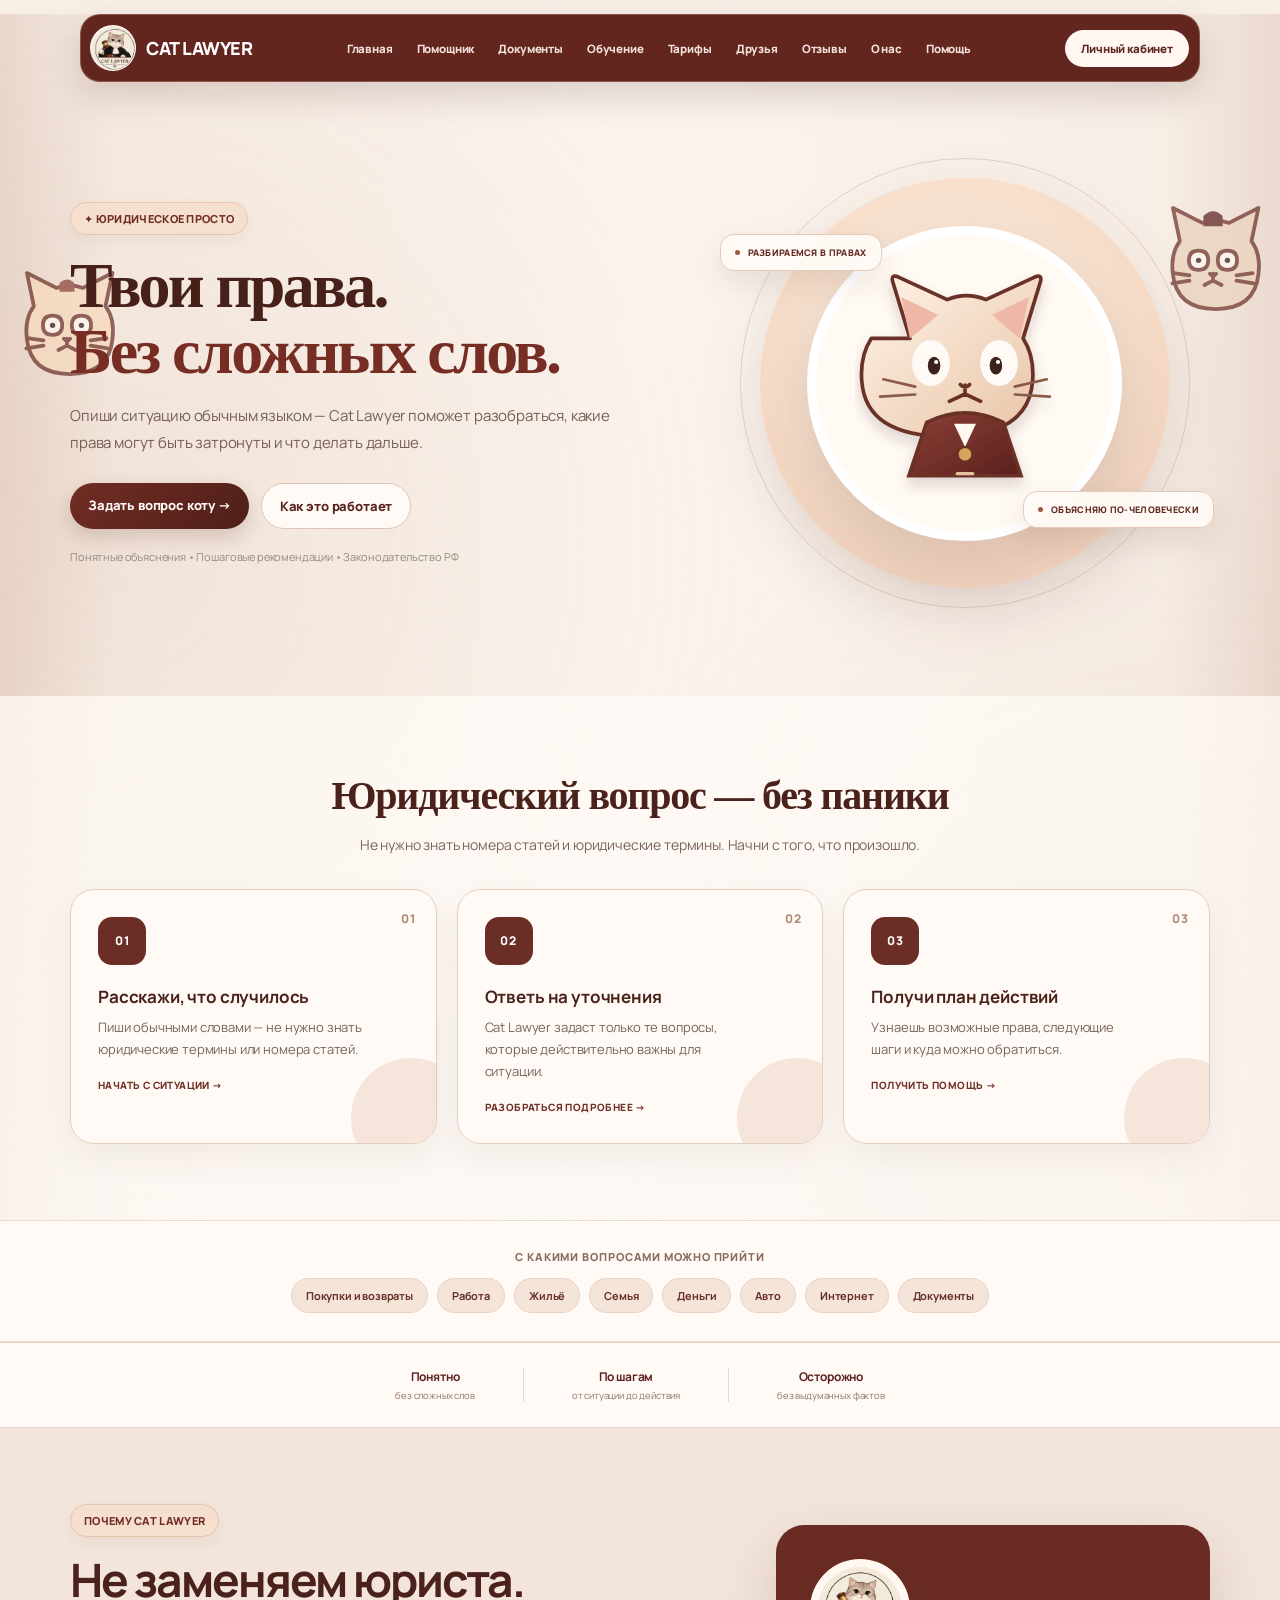
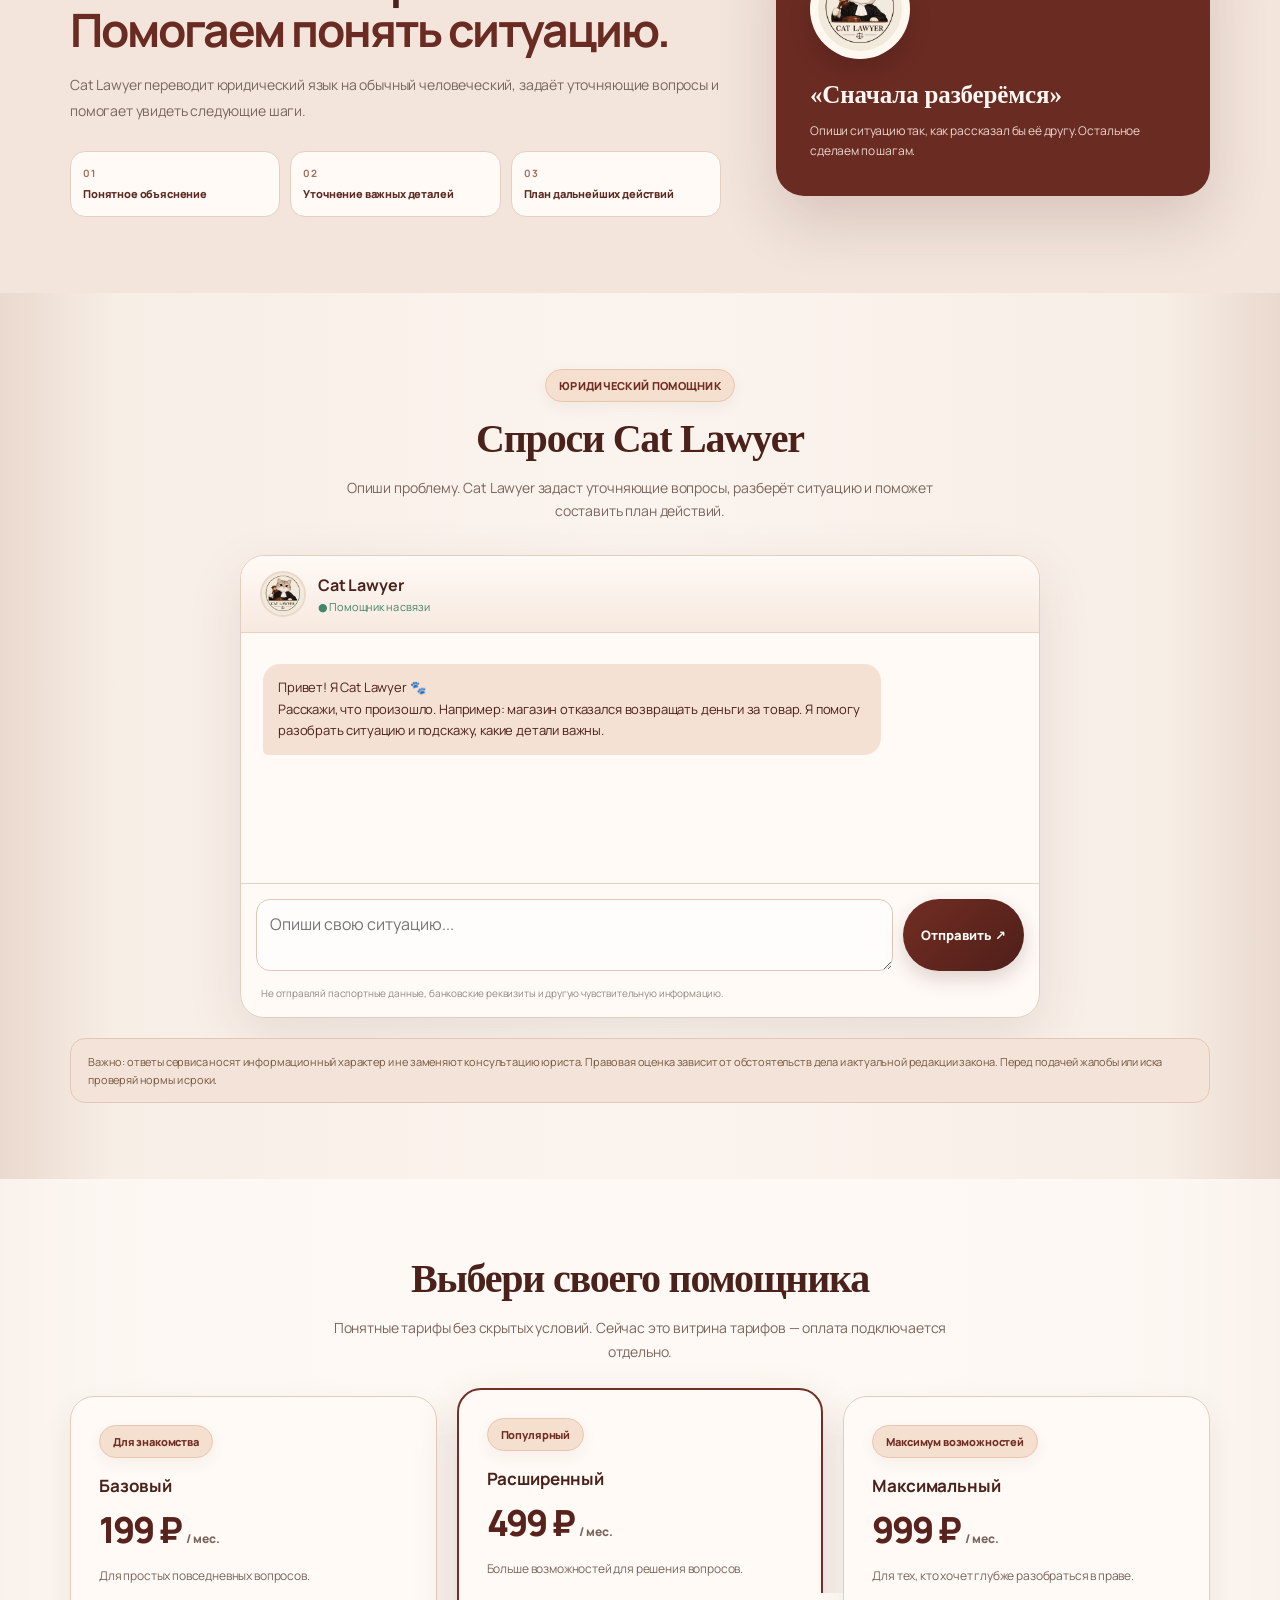
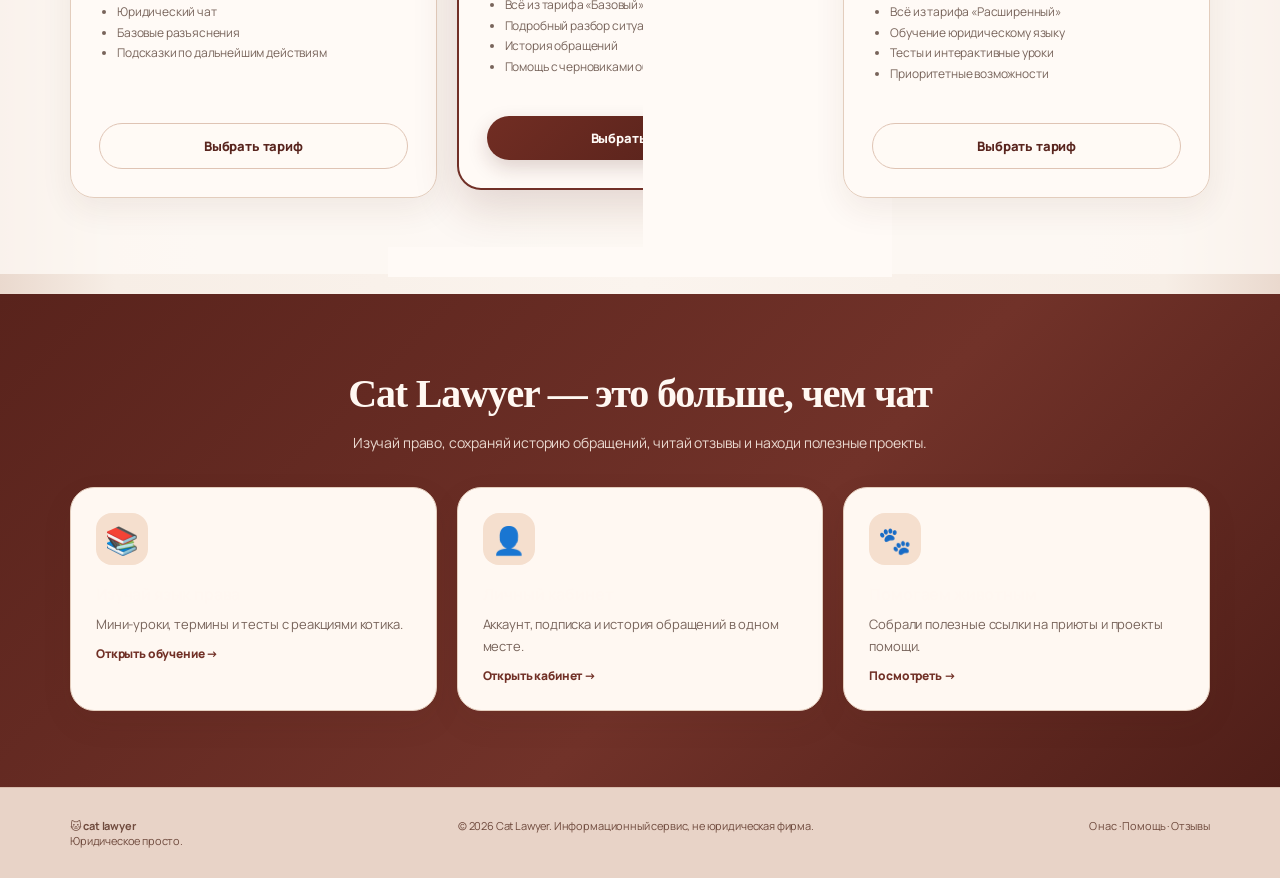
==== commit 75da6045: "Restore round logo in main navigation" ====
--- a/index.html
+++ b/index.html
@@ -12,6 +12,7 @@
 @media(min-width:761px){.menu-btn{display:none}}
 </style>
 <link rel="stylesheet" href="/styles.css">
+<style>.nav .brand-mark{border-radius:50%!important}.nav .brand-mark img{border-radius:50%!important}</style>
 </head>
 <body>
 <header class="wrap nav">
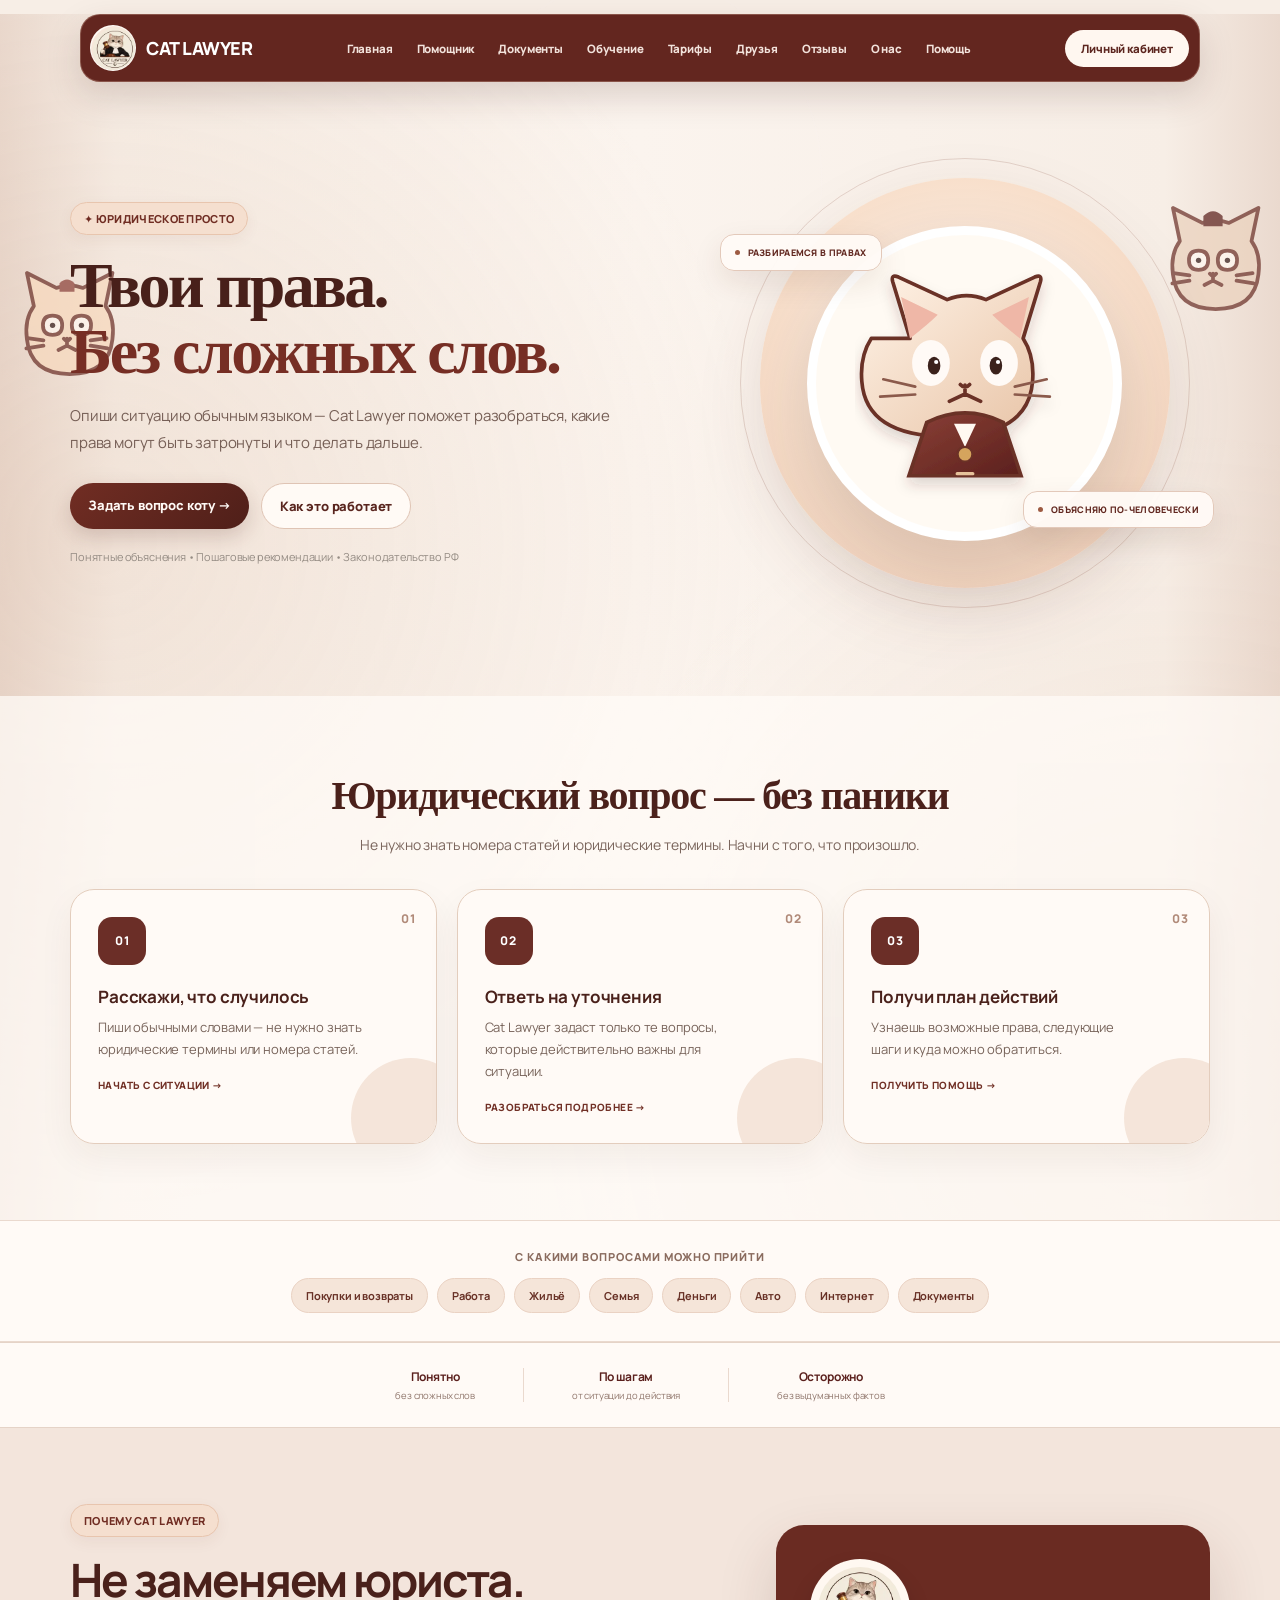
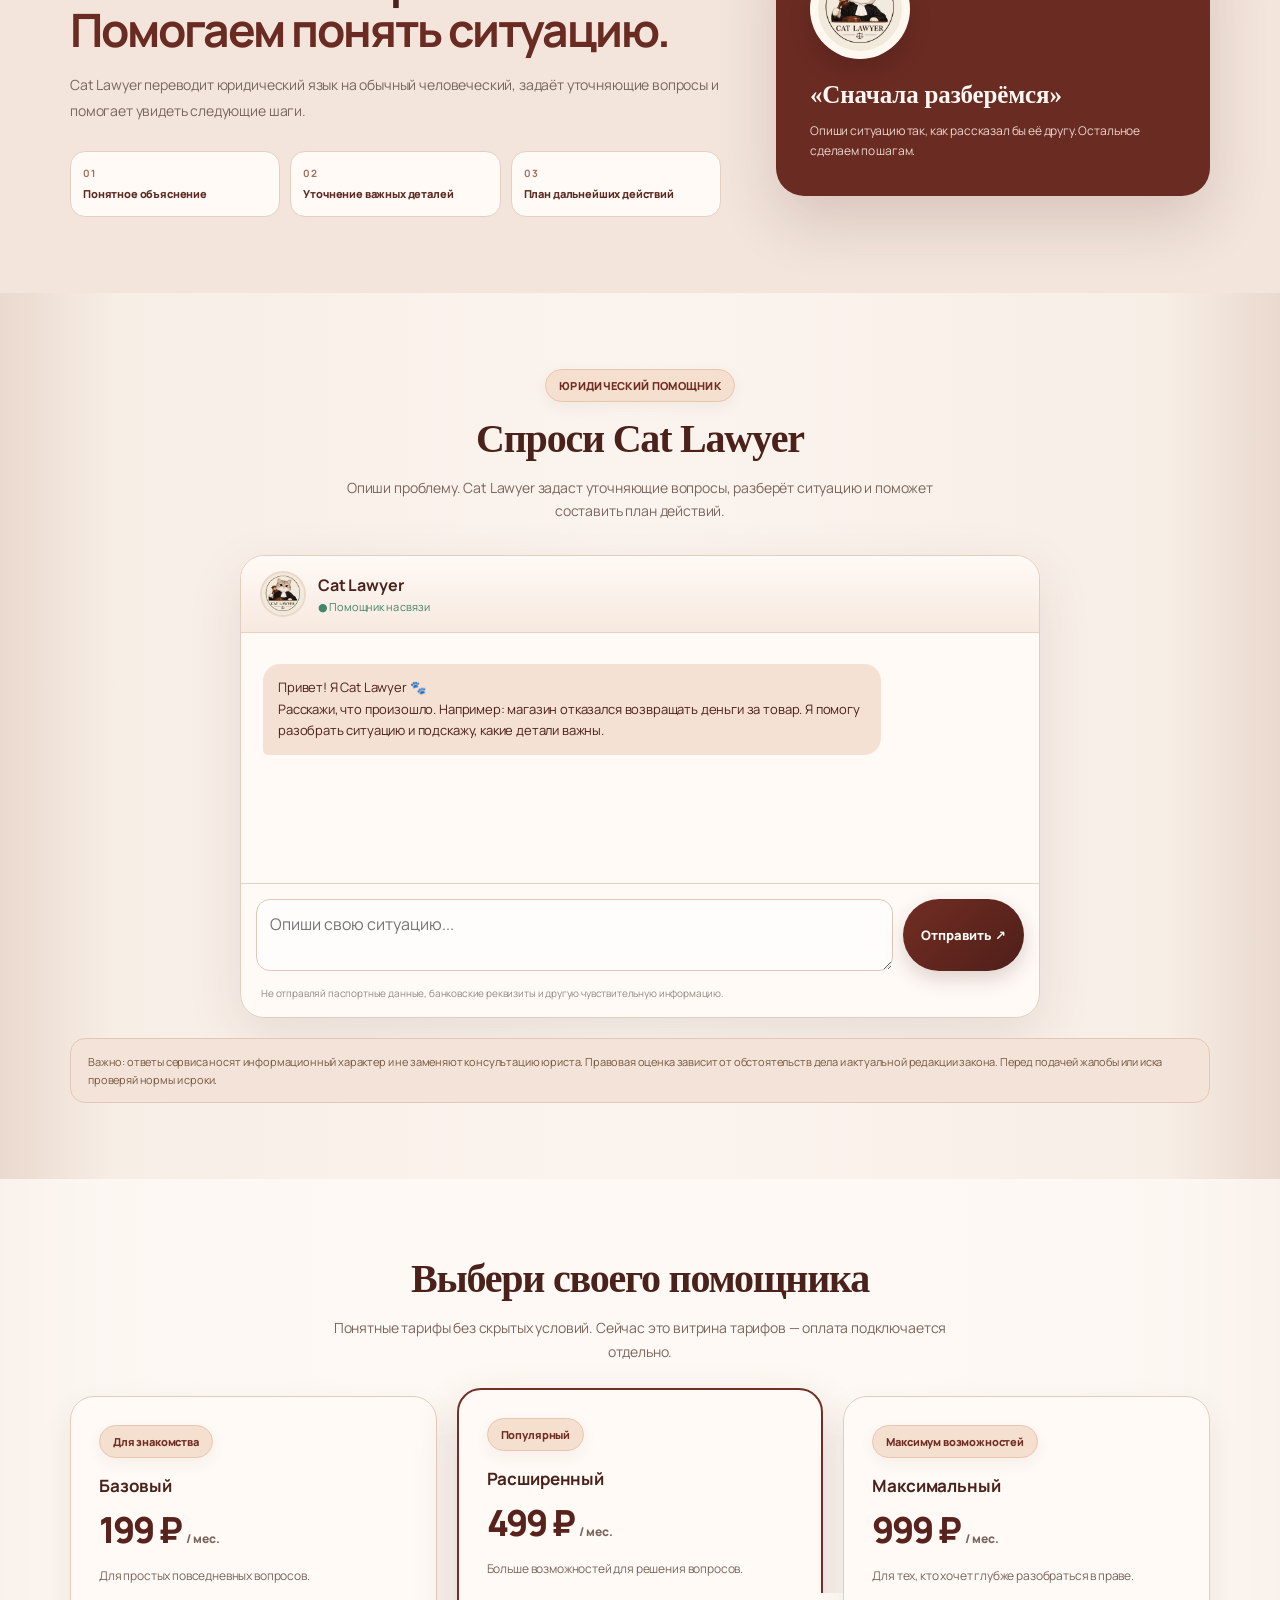
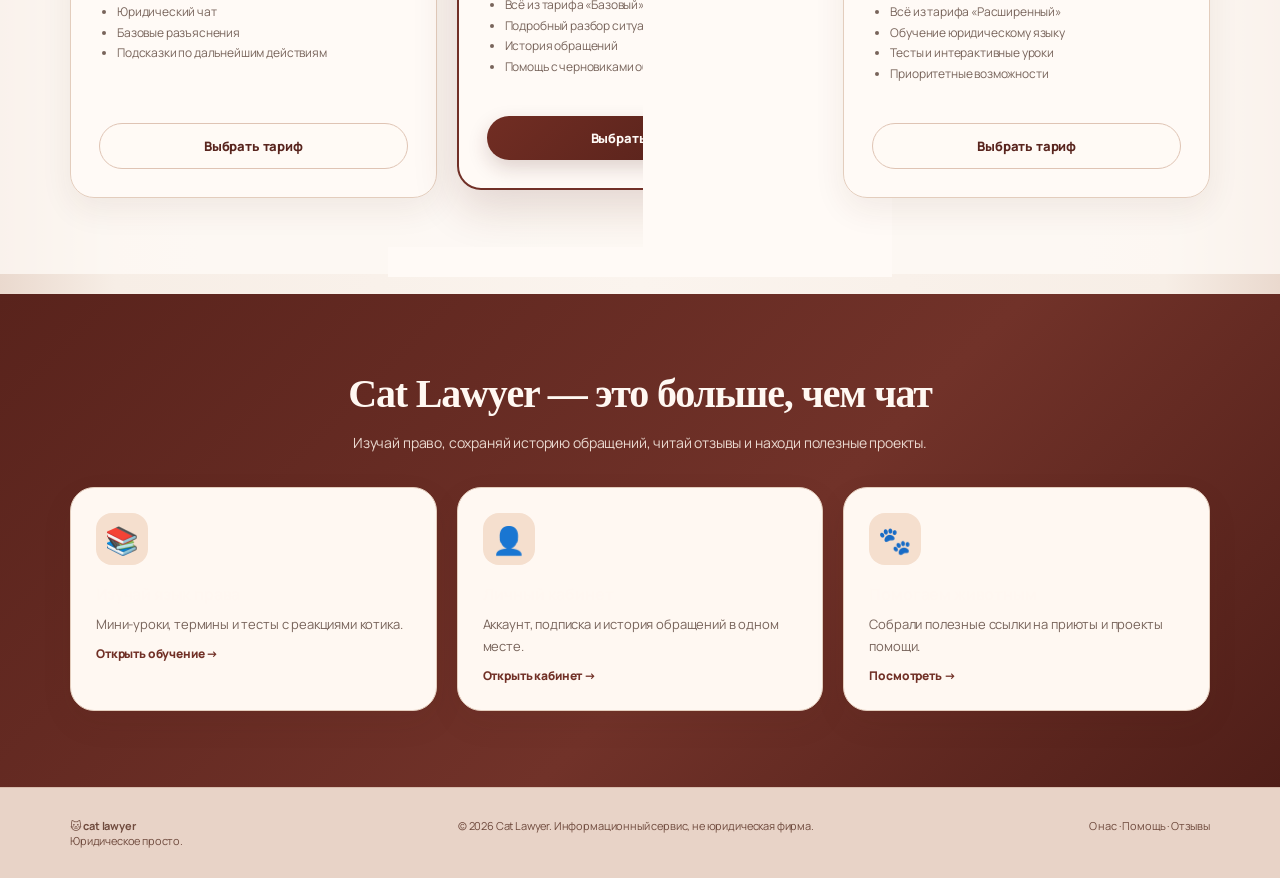
==== commit 28751a72: "Restore full judge cat logo in main navigation" ====
--- a/index.html
+++ b/index.html
@@ -12,7 +12,7 @@
 @media(min-width:761px){.menu-btn{display:none}}
 </style>
 <link rel="stylesheet" href="/styles.css">
-<style>.nav .brand-mark{border-radius:50%!important}.nav .brand-mark img{border-radius:50%!important}</style>
+<style>.nav .brand-mark{border-radius:50%!important}.nav .brand-mark img{border-radius:50%!important;object-fit:contain!important;padding:2px!important}</style>
 </head>
 <body>
 <header class="wrap nav">
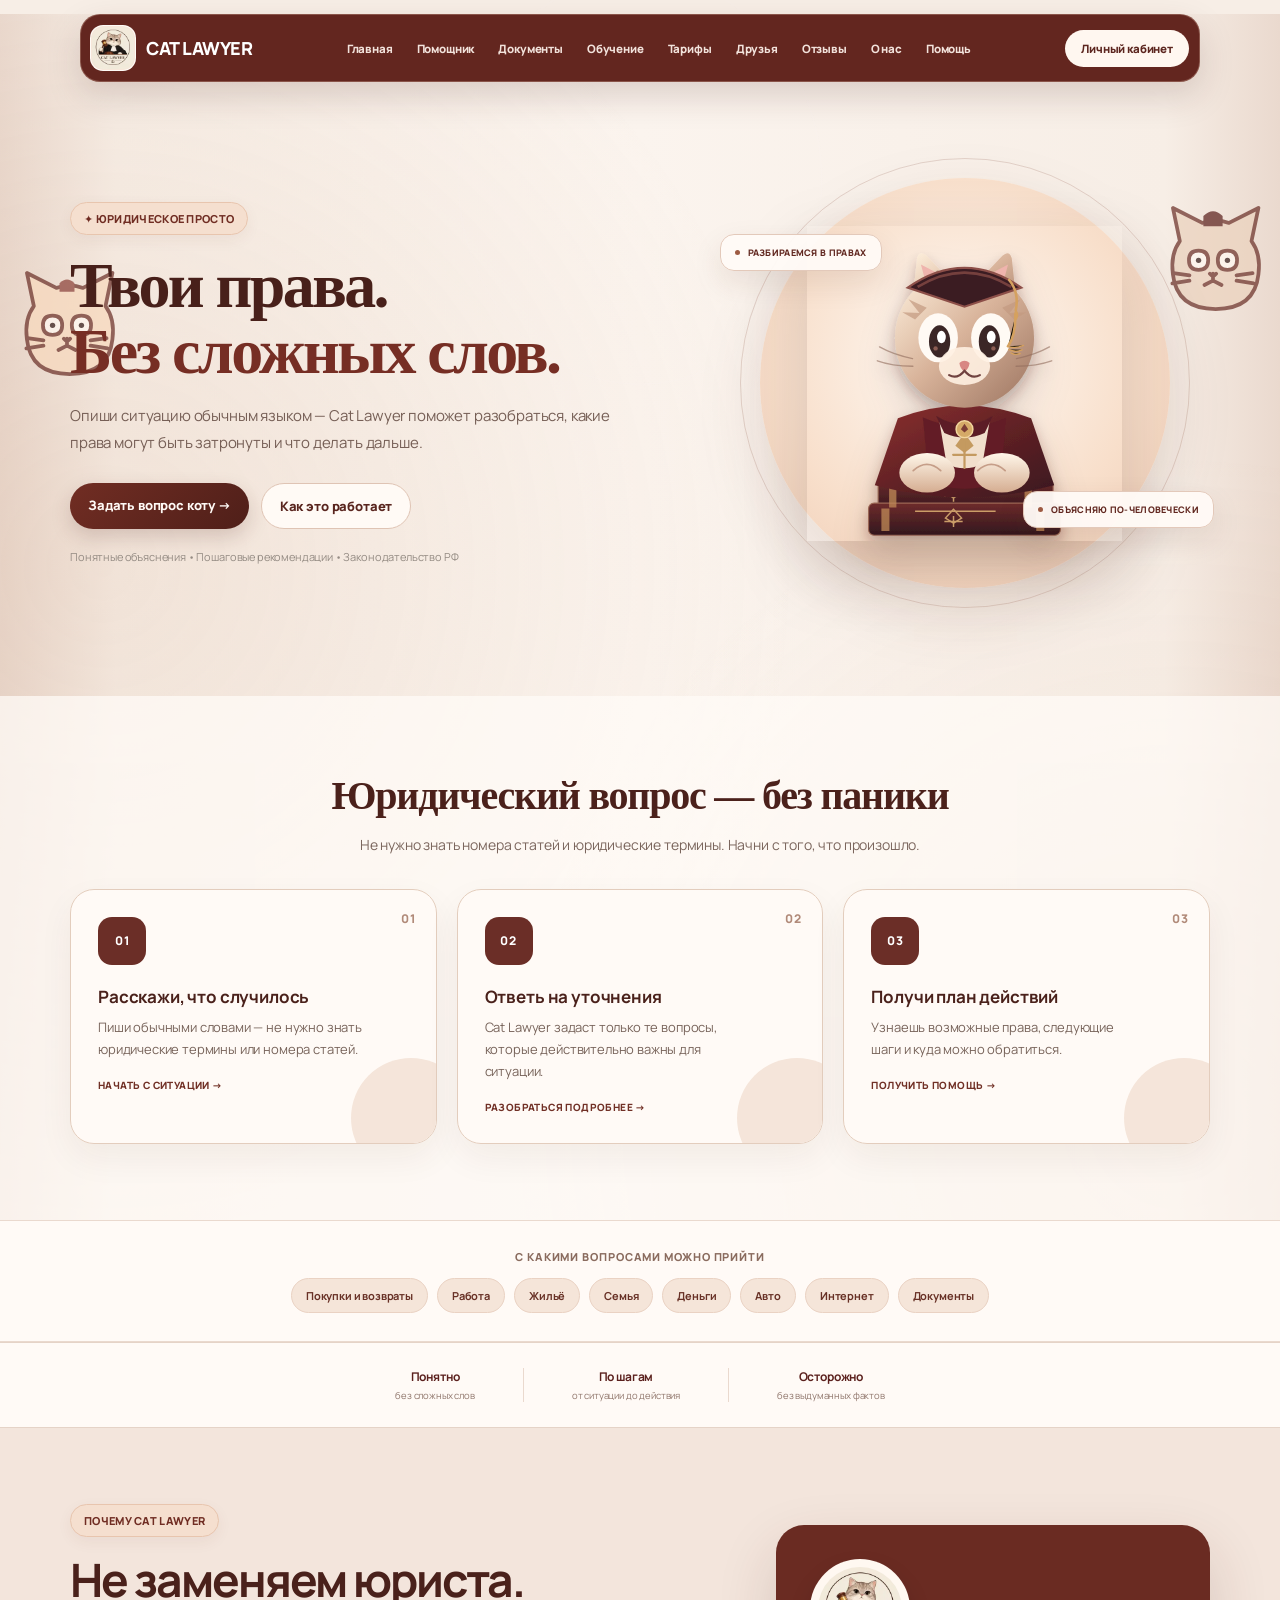
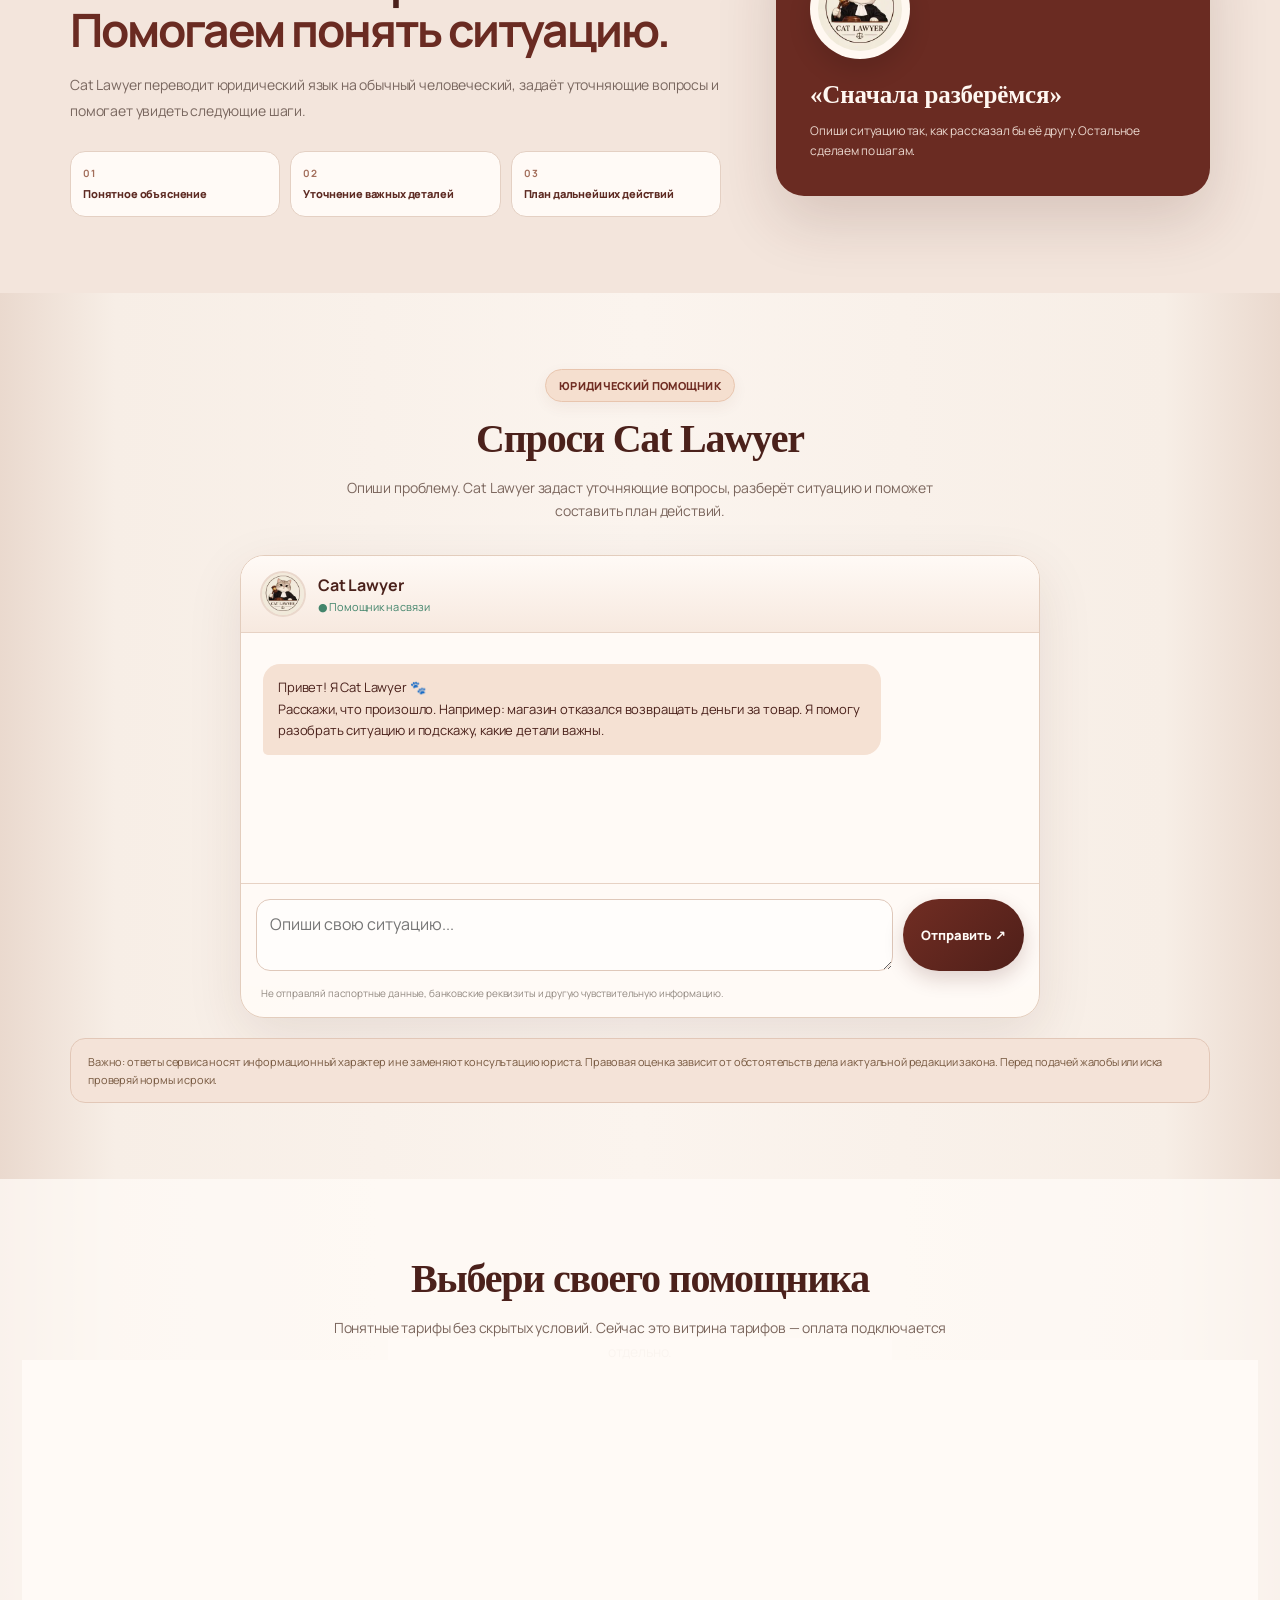
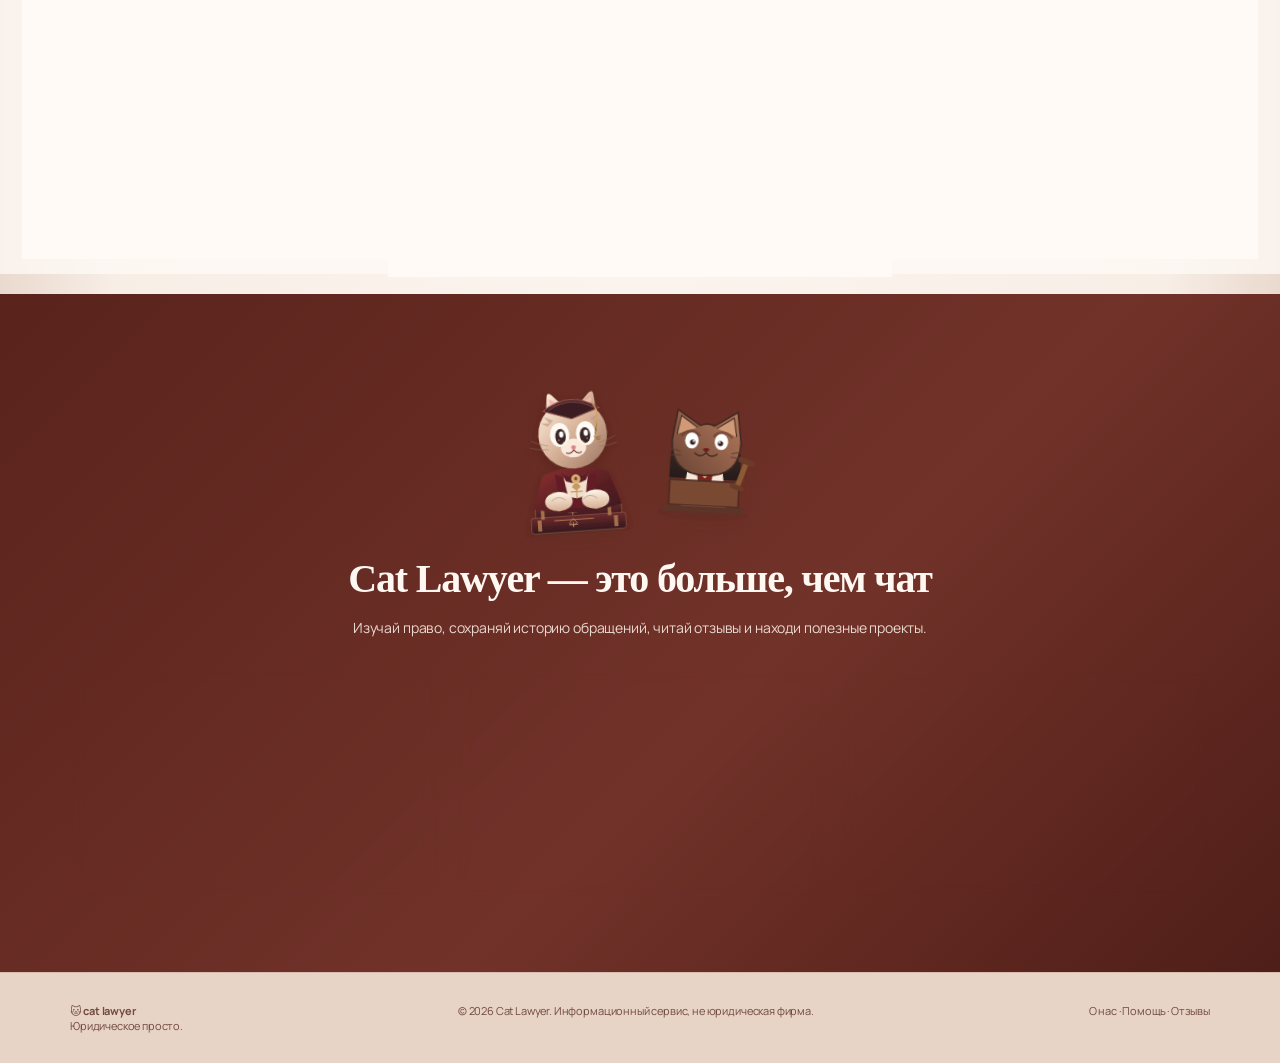
==== commit 94710738: "Polish navigation logo and add judicial kittens" ====
--- a/index.html
+++ b/index.html
@@ -16,7 +16,7 @@
 </head>
 <body>
 <header class="wrap nav">
-<a class="brand" href="/" style="text-decoration:none;color:inherit"><span class="brand-mark"><img src="/assets/cat-lawyer-logo.svg" alt="Cat Lawyer"></span> CAT LAWYER</a>
+<a class="brand" href="/" style="text-decoration:none;color:inherit"><span class="brand-mark"><img src="/assets/cat-lawyer-logo.svg" alt="Cat Lawyer"></span><span class="brand-name">CAT LAWYER</span></a>
 <nav class="navlinks">
 <a href="/">Главная</a><a href="/assistant.html">Помощник</a><a href="/documents.html">Документы</a><a href="/learn.html">Обучение</a><a href="/pricing.html">Тарифы</a><a href="/friends.html">Друзья</a><a href="/reviews.html">Отзывы</a><a href="/about.html">О нас</a><a href="/help.html">Помощь</a>
 </nav>
@@ -27,18 +27,36 @@
 <a href="/">Главная</a><a href="/assistant.html">Помощник</a><a href="/documents.html">Документы</a><a href="/learn.html">Обучение</a><a href="/pricing.html">Тарифы</a><a href="/friends.html">Друзья</a><a href="/reviews.html">Отзывы</a><a href="/about.html">О нас</a><a href="/help.html">Помощь</a><a href="/account.html">Личный кабинет</a>
 </div>
 <main>
-<section class="wrap hero"><div><span class="eyebrow">✦ ЮРИДИЧЕСКОЕ ПРОСТО</span><h1>Твои права.<br><span>Без сложных слов.</span></h1><p class="lead">Опиши ситуацию обычным языком — Cat Lawyer поможет разобраться, какие права могут быть затронуты и что делать дальше.</p><div class="hero-actions"><a class="btn orange" href="/assistant.html" style="text-decoration:none">Задать вопрос коту →</a><a class="btn light" href="#how" style="text-decoration:none">Как это работает</a></div><div class="fine">Понятные объяснения • Пошаговые рекомендации • Законодательство РФ</div></div><div class="hero-art"><div class="hero-halo"></div><div class="hero-orbit"></div><div class="float one">РАЗБИРАЕМСЯ В ПРАВАХ</div><div class="cat hero-cat"><img src="/assets/cute-kitten.svg" alt="Милый котёнок Cat Lawyer"></div><div class="float two">ОБЪЯСНЯЮ ПО-ЧЕЛОВЕЧЕСКИ</div></div></section>
+<section class="wrap hero"><div><span class="eyebrow">✦ ЮРИДИЧЕСКОЕ ПРОСТО</span><h1>Твои права.<br><span>Без сложных слов.</span></h1><p class="lead">Опиши ситуацию обычным языком — Cat Lawyer поможет разобраться, какие права могут быть затронуты и что делать дальше.</p><div class="hero-actions"><a class="btn orange" href="/assistant.html" style="text-decoration:none">Задать вопрос коту →</a><a class="btn light" href="#how" style="text-decoration:none">Как это работает</a></div><div class="fine">Понятные объяснения • Пошаговые рекомендации • Законодательство РФ</div></div><div class="hero-art"><div class="hero-halo"></div><div class="hero-orbit"></div><div class="float one">РАЗБИРАЕМСЯ В ПРАВАХ</div><div class="cat hero-cat"><img src="/assets/learning-kitten.svg" alt="Котёнок-судья Cat Lawyer"></div><div class="float two">ОБЪЯСНЯЮ ПО-ЧЕЛОВЕЧЕСКИ</div></div></section>
 <section class="section white" id="how"><div class="wrap"><div class="section-head"><h2>Юридический вопрос — без паники</h2><p>Не нужно знать номера статей и юридические термины. Начни с того, что произошло.</p></div><div class="steps"><article class="tile process-card"><div class="step-no">01</div><div class="ico">01</div><h3>Расскажи, что случилось</h3><p>Пиши обычными словами — не нужно знать юридические термины или номера статей.</p><span class="card-link">Начать с ситуации →</span></article><article class="tile process-card"><div class="step-no">02</div><div class="ico">02</div><h3>Ответь на уточнения</h3><p>Cat Lawyer задаст только те вопросы, которые действительно важны для ситуации.</p><span class="card-link">Разобраться подробнее →</span></article><article class="tile process-card"><div class="step-no">03</div><div class="ico">03</div><h3>Получи план действий</h3><p>Узнаешь возможные права, следующие шаги и куда можно обратиться.</p><span class="card-link">Получить помощь →</span></article></div></div></section>
 <section class="topics-strip"><div class="wrap"><div class="topics-label">С какими вопросами можно прийти</div><div class="topic-pills"><span>Покупки и возвраты</span><span>Работа</span><span>Жильё</span><span>Семья</span><span>Деньги</span><span>Авто</span><span>Интернет</span><span>Документы</span></div></div></section><section class="trust-strip"><div class="wrap trust-inner"><div><b>Понятно</b><span>без сложных слов</span></div><i></i><div><b>По шагам</b><span>от ситуации до действия</span></div><i></i><div><b>Осторожно</b><span>без выдуманных фактов</span></div></div></section>
 <section class="section feature-intro"><div class="wrap split-feature"><div><span class="eyebrow">ПОЧЕМУ CAT LAWYER</span><h2>Не заменяем юриста.<br><span>Помогаем понять ситуацию.</span></h2><p>Cat Lawyer переводит юридический язык на обычный человеческий, задаёт уточняющие вопросы и помогает увидеть следующие шаги.</p><div class="feature-points"><div><b>01</b><span>Понятное объяснение</span></div><div><b>02</b><span>Уточнение важных деталей</span></div><div><b>03</b><span>План дальнейших действий</span></div></div></div><div class="feature-quote"><div class="quote-logo"><img src="/assets/cat-lawyer-logo.svg" alt=""></div><div><b>«Сначала разберёмся»</b><p>Опиши ситуацию так, как рассказал бы её другу. Остальное сделаем по шагам.</p></div></div></div></section>
 <section class="section" id="chat"><div class="wrap"><div class="section-head"><span class="eyebrow">ЮРИДИЧЕСКИЙ ПОМОЩНИК</span><h2>Спроси Cat Lawyer</h2><p>Опиши проблему. Cat Lawyer задаст уточняющие вопросы, разберёт ситуацию и поможет составить план действий.</p></div><div class="chat-shell"><div class="chat-top"><div class="avatar"><img src="/assets/cat-lawyer-logo.svg" alt="Cat Lawyer"></div><div><b>Cat Lawyer</b><small>● Помощник на связи</small></div></div><div class="chat-body" id="messages"><div class="msg bot">Привет! Я Cat Lawyer 🐾
 Расскажи, что произошло. Например: магазин отказался возвращать деньги за товар. Я помогу разобрать ситуацию и подскажу, какие детали важны.</div></div><div class="chat-input"><textarea id="question" placeholder="Опиши свою ситуацию..." rows="2"></textarea><button class="btn orange" onclick="sendMessage()">Отправить ↗</button></div><div class="hint">Не отправляй паспортные данные, банковские реквизиты и другую чувствительную информацию.</div></div><div class="disclaimer">Важно: ответы сервиса носят информационный характер и не заменяют консультацию юриста. Правовая оценка зависит от обстоятельств дела и актуальной редакции закона. Перед подачей жалобы или иска проверяй нормы и сроки.</div></div></section>
 <section class="section white" id="prices"><div class="wrap"><div class="section-head"><h2>Выбери своего помощника</h2><p>Понятные тарифы без скрытых условий. Сейчас это витрина тарифов — оплата подключается отдельно.</p></div><div class="prices"><article class="price"><span class="tag">Для знакомства</span><h3>Базовый</h3><div class="amount">199 ₽ <small>/ мес.</small></div><p>Для простых повседневных вопросов.</p><ul><li>Юридический чат</li><li>Базовые разъяснения</li><li>Подсказки по дальнейшим действиям</li></ul><a class="btn light" href="/pricing.html" style="display:block;text-align:center;text-decoration:none">Выбрать тариф</a></article><article class="price popular"><span class="tag">Популярный</span><h3>Расширенный</h3><div class="amount">499 ₽ <small>/ мес.</small></div><p>Больше возможностей для решения вопросов.</p><ul><li>Всё из тарифа «Базовый»</li><li>Подробный разбор ситуации</li><li>История обращений</li><li>Помощь с черновиками обращений</li></ul><a class="btn orange" href="/pricing.html" style="display:block;text-align:center;text-decoration:none">Выбрать тариф</a></article><article class="price"><span class="tag">Максимум возможностей</span><h3>Максимальный</h3><div class="amount">999 ₽ <small>/ мес.</small></div><p>Для тех, кто хочет глубже разобраться в праве.</p><ul><li>Всё из тарифа «Расширенный»</li><li>Обучение юридическому языку</li><li>Тесты и интерактивные уроки</li><li>Приоритетные возможности</li></ul><a class="btn light" href="/pricing.html" style="display:block;text-align:center;text-decoration:none">Выбрать тариф</a></article></div></div></section>
-<section class="section brown-section"><div class="wrap"><div class="section-head"><h2>Cat Lawyer — это больше, чем чат</h2><p>Изучай право, сохраняй историю обращений, читай отзывы и находи полезные проекты.</p></div><div class="features"><article class="tile"><div class="ico">📚</div><h3>Изучай язык права</h3><p>Мини-уроки, термины и тесты с реакциями котика.</p><a class="friend-link" href="/learn.html">Открыть обучение →</a></article><article class="tile"><div class="ico">👤</div><h3>Личный кабинет</h3><p>Аккаунт, подписка и история обращений в одном месте.</p><a class="friend-link" href="/account.html">Открыть кабинет →</a></article><article class="tile"><div class="ico">🐾</div><h3>Помогаем животным</h3><p>Собрали полезные ссылки на приюты и проекты помощи.</p><a class="friend-link" href="/friends.html">Посмотреть →</a></article></div></div></section>
+<section class="section brown-section"><div class="wrap"><div class="robe-kittens" aria-hidden="true"><img class="robe-kitten robe-kitten-a" src="/assets/learning-kitten.svg" alt=""><img class="robe-kitten robe-kitten-b" src="/assets/judge-cat.svg" alt=""></div><div class="section-head"><h2>Cat Lawyer — это больше, чем чат</h2><p>Изучай право, сохраняй историю обращений, читай отзывы и находи полезные проекты.</p></div><div class="features"><article class="tile"><div class="ico">📚</div><h3>Изучай язык права</h3><p>Мини-уроки, термины и тесты с реакциями котика.</p><a class="friend-link" href="/learn.html">Открыть обучение →</a></article><article class="tile"><div class="ico">👤</div><h3>Личный кабинет</h3><p>Аккаунт, подписка и история обращений в одном месте.</p><a class="friend-link" href="/account.html">Открыть кабинет →</a></article><article class="tile"><div class="ico">🐾</div><h3>Помогаем животным</h3><p>Собрали полезные ссылки на приюты и проекты помощи.</p><a class="friend-link" href="/friends.html">Посмотреть →</a></article></div></div></section>
 </main>
 <footer class="footer"><div class="wrap footer-inner"><div><b>🐱 cat lawyer</b><br>Юридическое просто.</div><div>© 2026 Cat Lawyer. Информационный сервис, не юридическая фирма.</div><div><a href="/about.html" style="color:inherit">О нас</a> · <a href="/help.html" style="color:inherit">Помощь</a> · <a href="/reviews.html" style="color:inherit">Отзывы</a></div></div></footer>
 <script>
 function toggleMenu(){const m=document.getElementById('mobileMenu');m.style.display=m.style.display==='block'?'none':'block'}
 document.addEventListener('click',e=>{const m=document.getElementById('mobileMenu');if(m&&m.style.display==='block'&&!m.contains(e.target)&&!e.target.closest('.menu-btn'))m.style.display='none'});
 </script>
-</body></html><style>.hero-cat{background:#fffaf3!important}.hero-cat img{object-fit:contain!important;padding:12px!important}</style>+<style>
+/* Safe final polish: navigation logo + judicial kittens */
+.nav .brand{min-width:0;white-space:nowrap;align-items:center!important;line-height:1}
+.nav .brand-mark{width:46px!important;height:46px!important;min-width:46px!important;flex:0 0 46px!important;margin:0!important;border-radius:13px!important;display:grid!important;place-items:center!important;overflow:hidden!important}
+.nav .brand-mark img{width:100%!important;height:100%!important;display:block!important;object-fit:contain!important;padding:1px!important;border-radius:12px!important}
+.nav .brand-name{display:inline-block;line-height:1!important}
+.hero-cat{background:transparent!important;border:0!important;overflow:visible!important;border-radius:0!important}
+.hero-cat img{width:100%!important;height:100%!important;object-fit:contain!important;padding:0!important;filter:drop-shadow(0 20px 18px rgba(67,35,26,.16))!important}
+.robe-kittens{display:flex;justify-content:center;align-items:flex-end;gap:20px;margin:-4px auto 24px;height:165px;pointer-events:none}
+.robe-kitten{height:155px;width:112px;object-fit:contain;filter:drop-shadow(0 10px 12px rgba(67,35,26,.13))}
+.robe-kitten-a{transform:rotate(-4deg) translateY(3px)}
+.robe-kitten-b{transform:scaleX(-1) rotate(-3deg) translateY(7px)}
+@media(max-width:760px){
+  .nav .brand-mark{width:42px!important;height:42px!important;min-width:42px!important;flex-basis:42px!important}
+  .nav .brand-name{font-size:16px}
+  .robe-kittens{height:120px;margin-bottom:12px;gap:8px}
+  .robe-kitten{height:112px;width:82px}
+}
+</style></body></html>
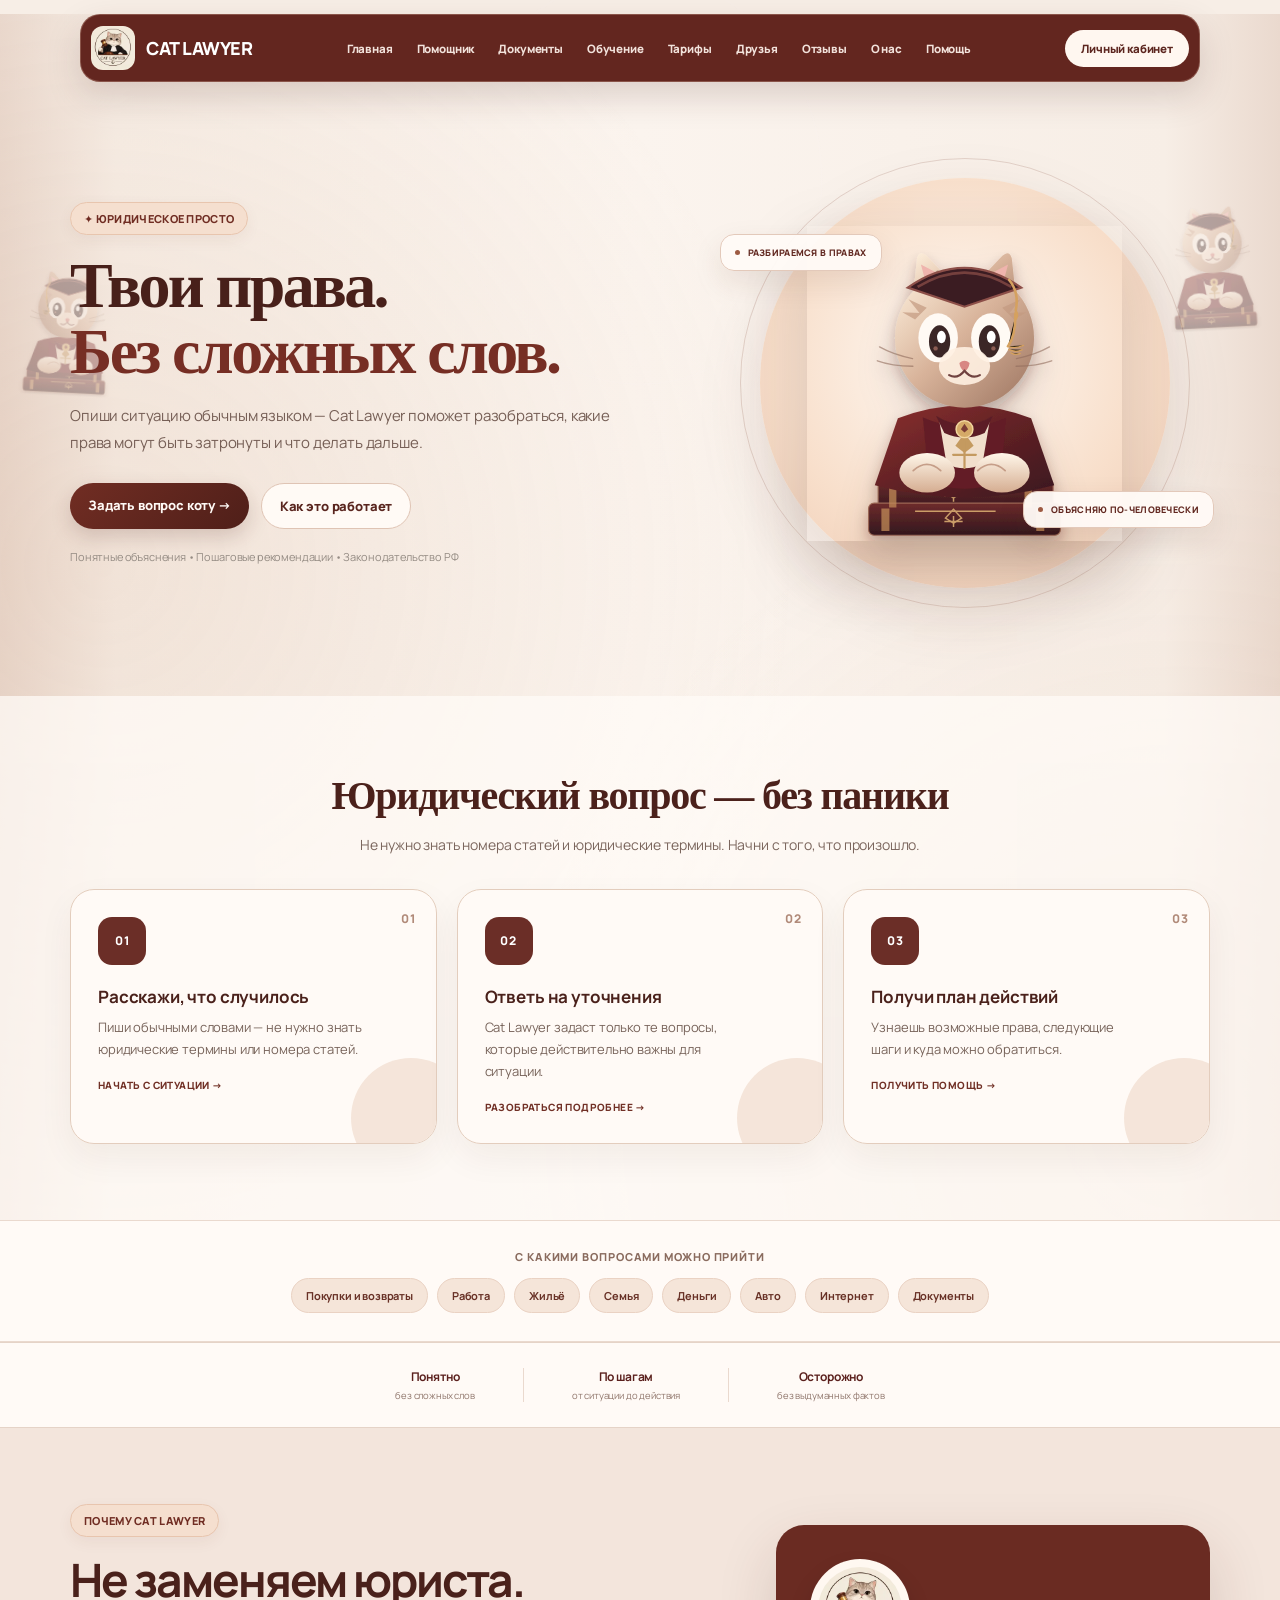
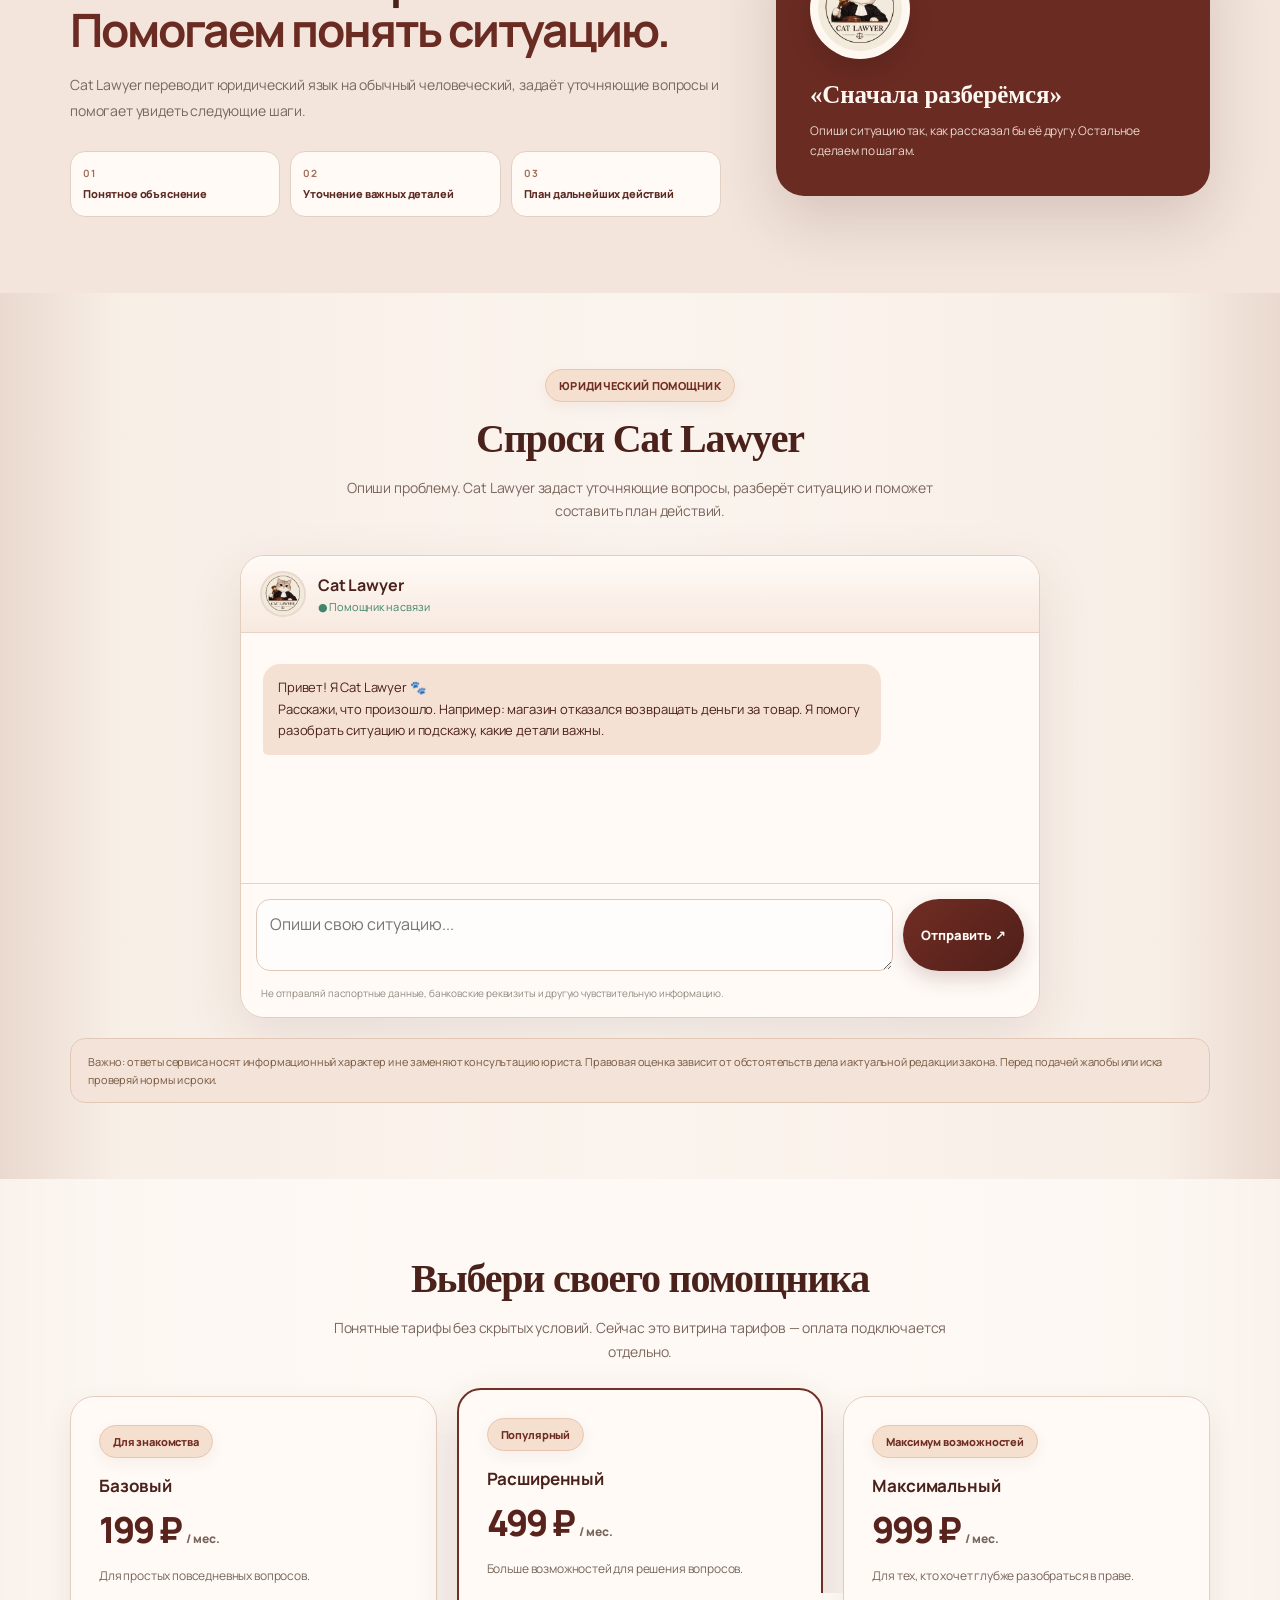
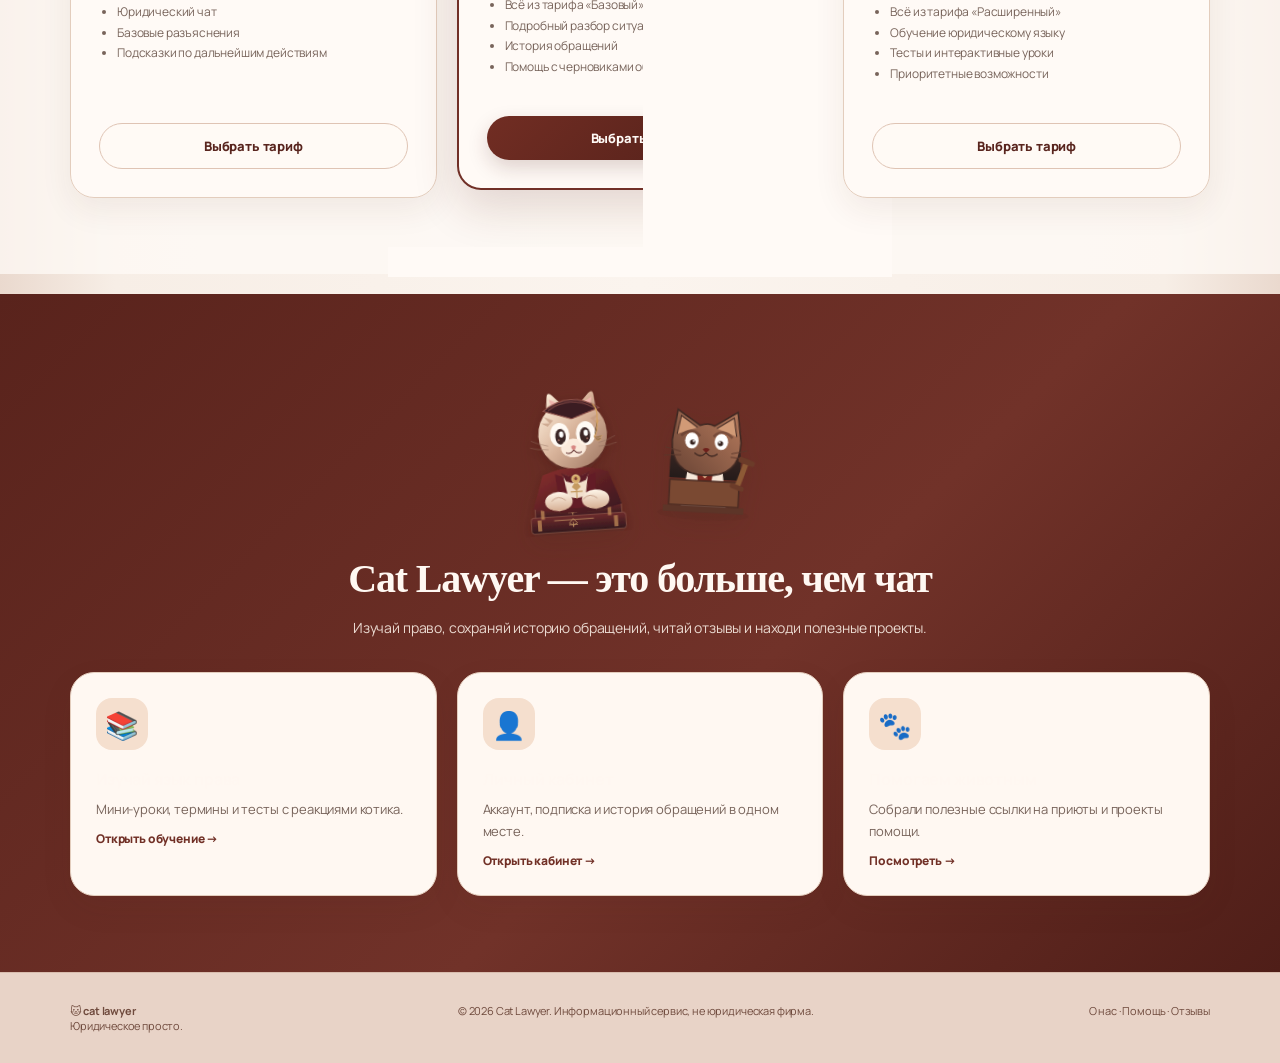
==== commit 6e6aab6e: "Use full Cat Lawyer logo in main navigation" ====
--- a/index.html
+++ b/index.html
@@ -16,7 +16,7 @@
 </head>
 <body>
 <header class="wrap nav">
-<a class="brand" href="/" style="text-decoration:none;color:inherit"><span class="brand-mark"><img src="/assets/cat-lawyer-logo.svg" alt="Cat Lawyer"></span><span class="brand-name">CAT LAWYER</span></a>
+<a class="brand" href="/" style="text-decoration:none;color:inherit"><img class="brand-logo" src="/assets/cat-lawyer-logo.svg" alt="Cat Lawyer"><span class="brand-name">CAT LAWYER</span></a>
 <nav class="navlinks">
 <a href="/">Главная</a><a href="/assistant.html">Помощник</a><a href="/documents.html">Документы</a><a href="/learn.html">Обучение</a><a href="/pricing.html">Тарифы</a><a href="/friends.html">Друзья</a><a href="/reviews.html">Отзывы</a><a href="/about.html">О нас</a><a href="/help.html">Помощь</a>
 </nav>
@@ -59,4 +59,11 @@
   .robe-kittens{height:120px;margin-bottom:12px;gap:8px}
   .robe-kitten{height:112px;width:82px}
 }
-</style></body></html>+</style></body></html>
+<style>
+/* Main navigation: use the full Cat Lawyer logo, never crop it. */
+.nav .brand{display:flex!important;align-items:center!important;gap:10px!important;min-width:0!important;white-space:nowrap!important}
+.nav .brand-logo{width:50px!important;height:50px!important;min-width:50px!important;object-fit:contain!important;display:block!important;border-radius:0!important;padding:0!important;background:transparent!important}
+.nav .brand-name{line-height:1!important;white-space:nowrap!important}
+@media(max-width:760px){.nav .brand-logo{width:44px!important;height:44px!important;min-width:44px!important}.nav .brand-name{font-size:16px!important}}
+</style>
--- a/styles.css
+++ b/styles.css
@@ -515,3 +515,10 @@
   .section{padding:56px 0}
   .price.popular{transform:none}
 }
+
+/* Safe final polish: reference-style judicial kittens and aligned brand mark */
+body:after{background-image:url('/assets/learning-kitten.svg')!important;background-size:contain!important;background-position:center!important;background-repeat:no-repeat!important;opacity:.34!important;transform:scale(.82) rotate(-3deg)!important}
+main:before{background-image:url('/assets/learning-kitten.svg')!important;background-size:contain!important;background-position:center!important;background-repeat:no-repeat!important;opacity:.34!important;transform:scaleX(-1) scale(.82) rotate(-3deg)!important}
+.nav .brand{align-items:center!important;line-height:1!important;white-space:nowrap}
+.nav .brand img{width:46px!important;height:46px!important;min-width:46px!important;object-fit:contain!important;padding:1px!important;border-radius:13px!important;display:block!important}
+@media(max-width:760px){.nav .brand img{width:42px!important;height:42px!important;min-width:42px!important}}
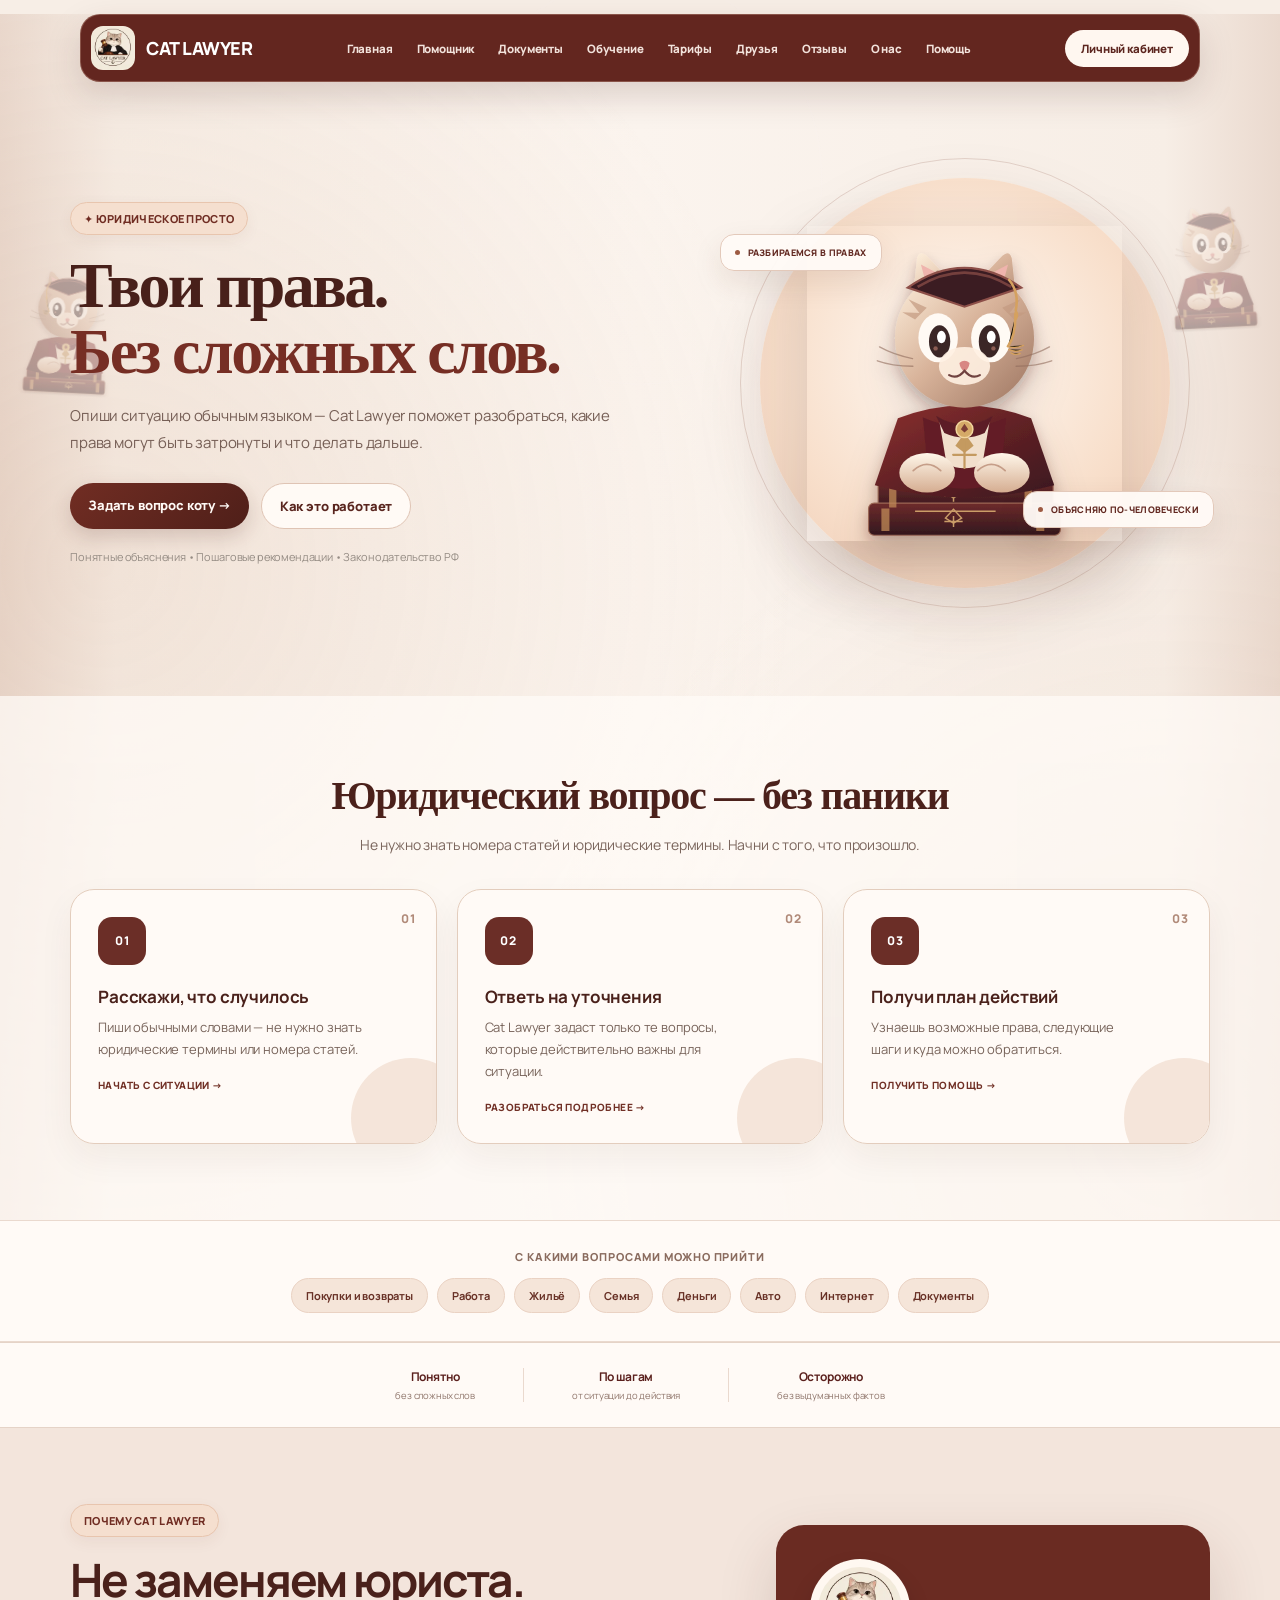
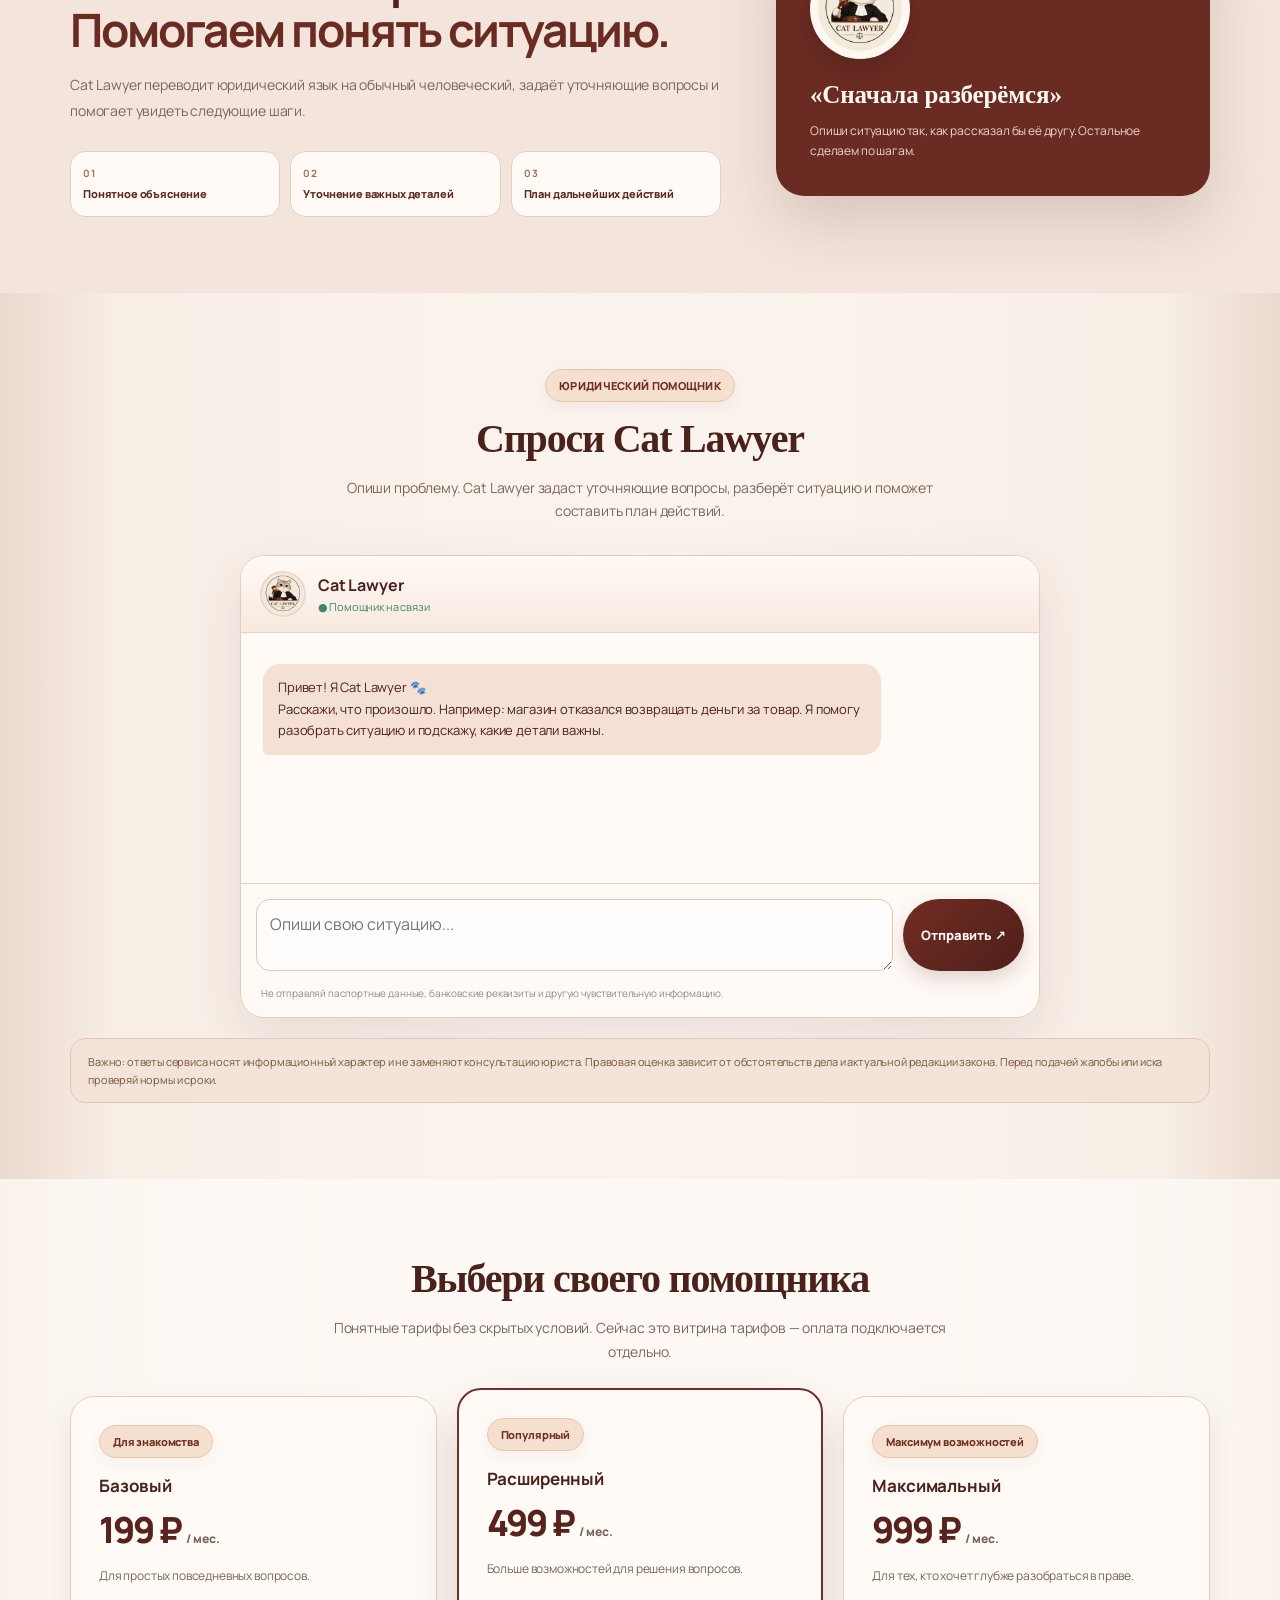
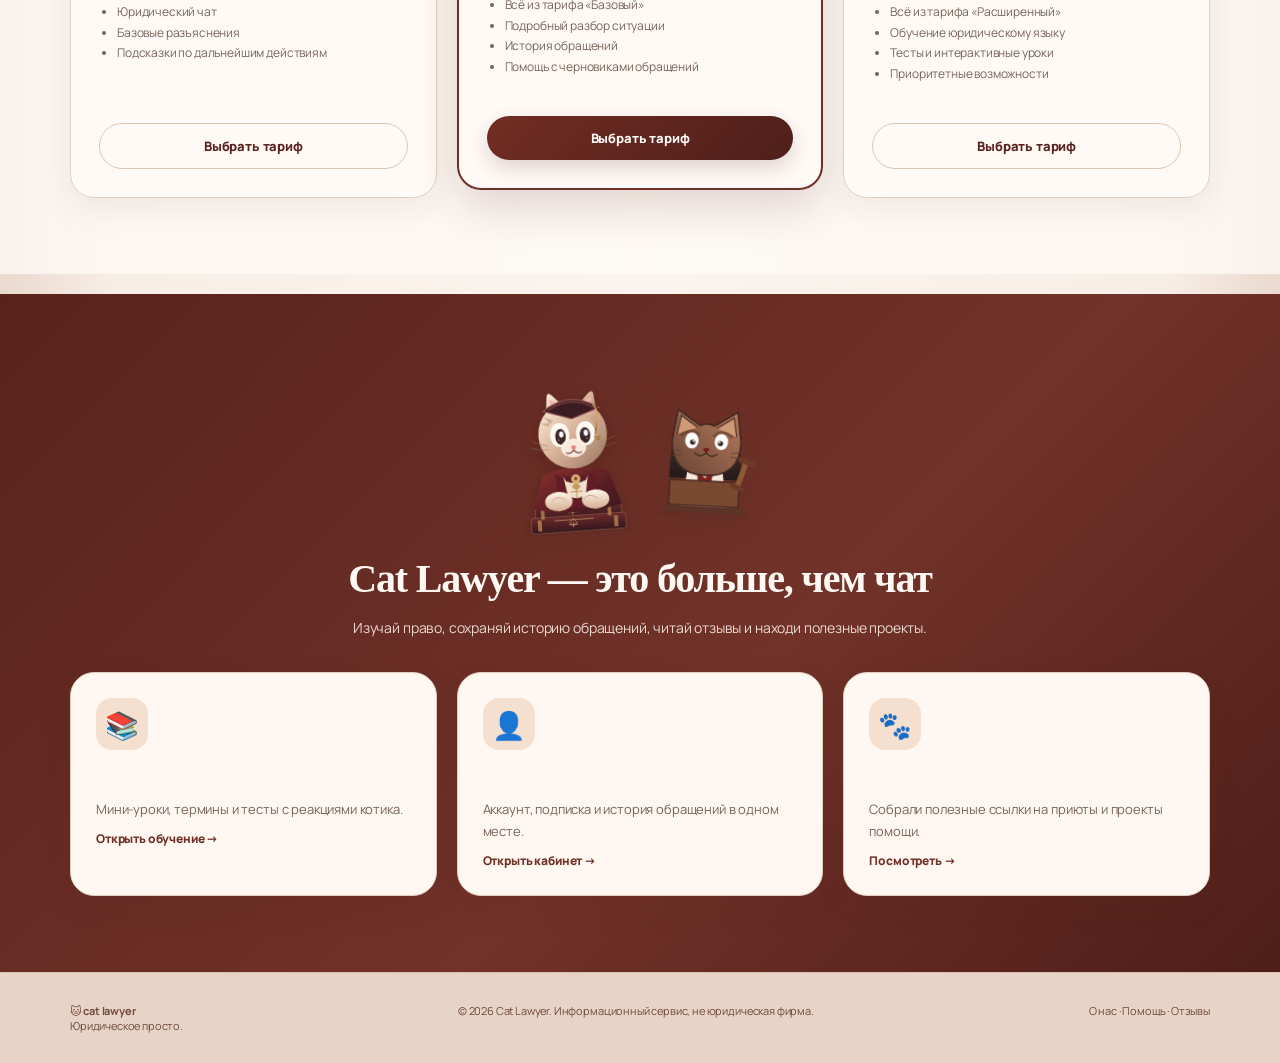
==== commit 3ada50cd: "Fix responsive home navigation" ====
--- a/index.html
+++ b/index.html
@@ -21,7 +21,7 @@
 <a href="/">Главная</a><a href="/assistant.html">Помощник</a><a href="/documents.html">Документы</a><a href="/learn.html">Обучение</a><a href="/pricing.html">Тарифы</a><a href="/friends.html">Друзья</a><a href="/reviews.html">Отзывы</a><a href="/about.html">О нас</a><a href="/help.html">Помощь</a>
 </nav>
 <a class="btn light" href="/account.html">Личный кабинет</a>
-<button class="btn light menu-btn" type="button" onclick="toggleMenu()">Меню ☰</button>
+<button class="btn light menu-btn" type="button" onclick="toggleMenu()">Меню ☰</button><style>.menu-btn{display:none!important}@media(max-width:900px){.menu-btn{display:block!important}.navlinks,.nav>.btn.light:not(.menu-btn){display:none!important}}</style>
 </header>
 <div id="mobileMenu" class="mobile-menu">
 <a href="/">Главная</a><a href="/assistant.html">Помощник</a><a href="/documents.html">Документы</a><a href="/learn.html">Обучение</a><a href="/pricing.html">Тарифы</a><a href="/friends.html">Друзья</a><a href="/reviews.html">Отзывы</a><a href="/about.html">О нас</a><a href="/help.html">Помощь</a><a href="/account.html">Личный кабинет</a>
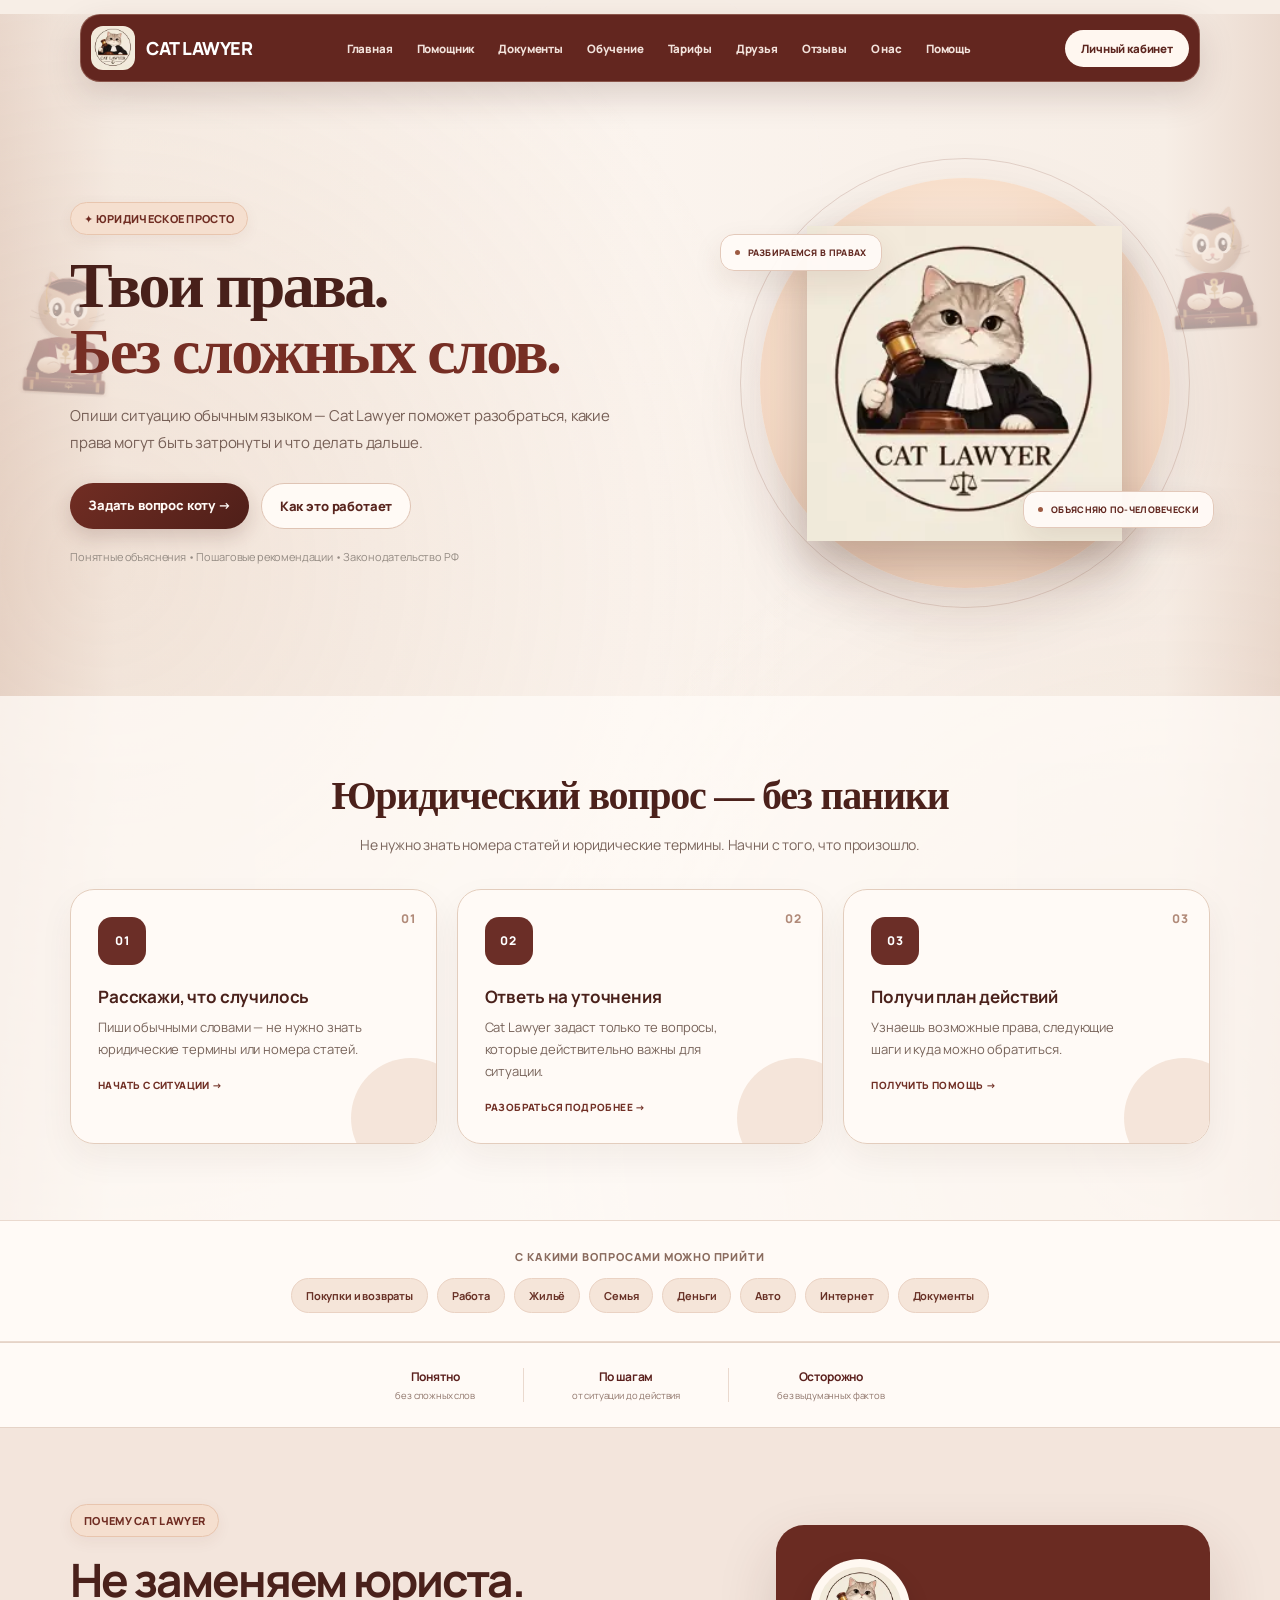
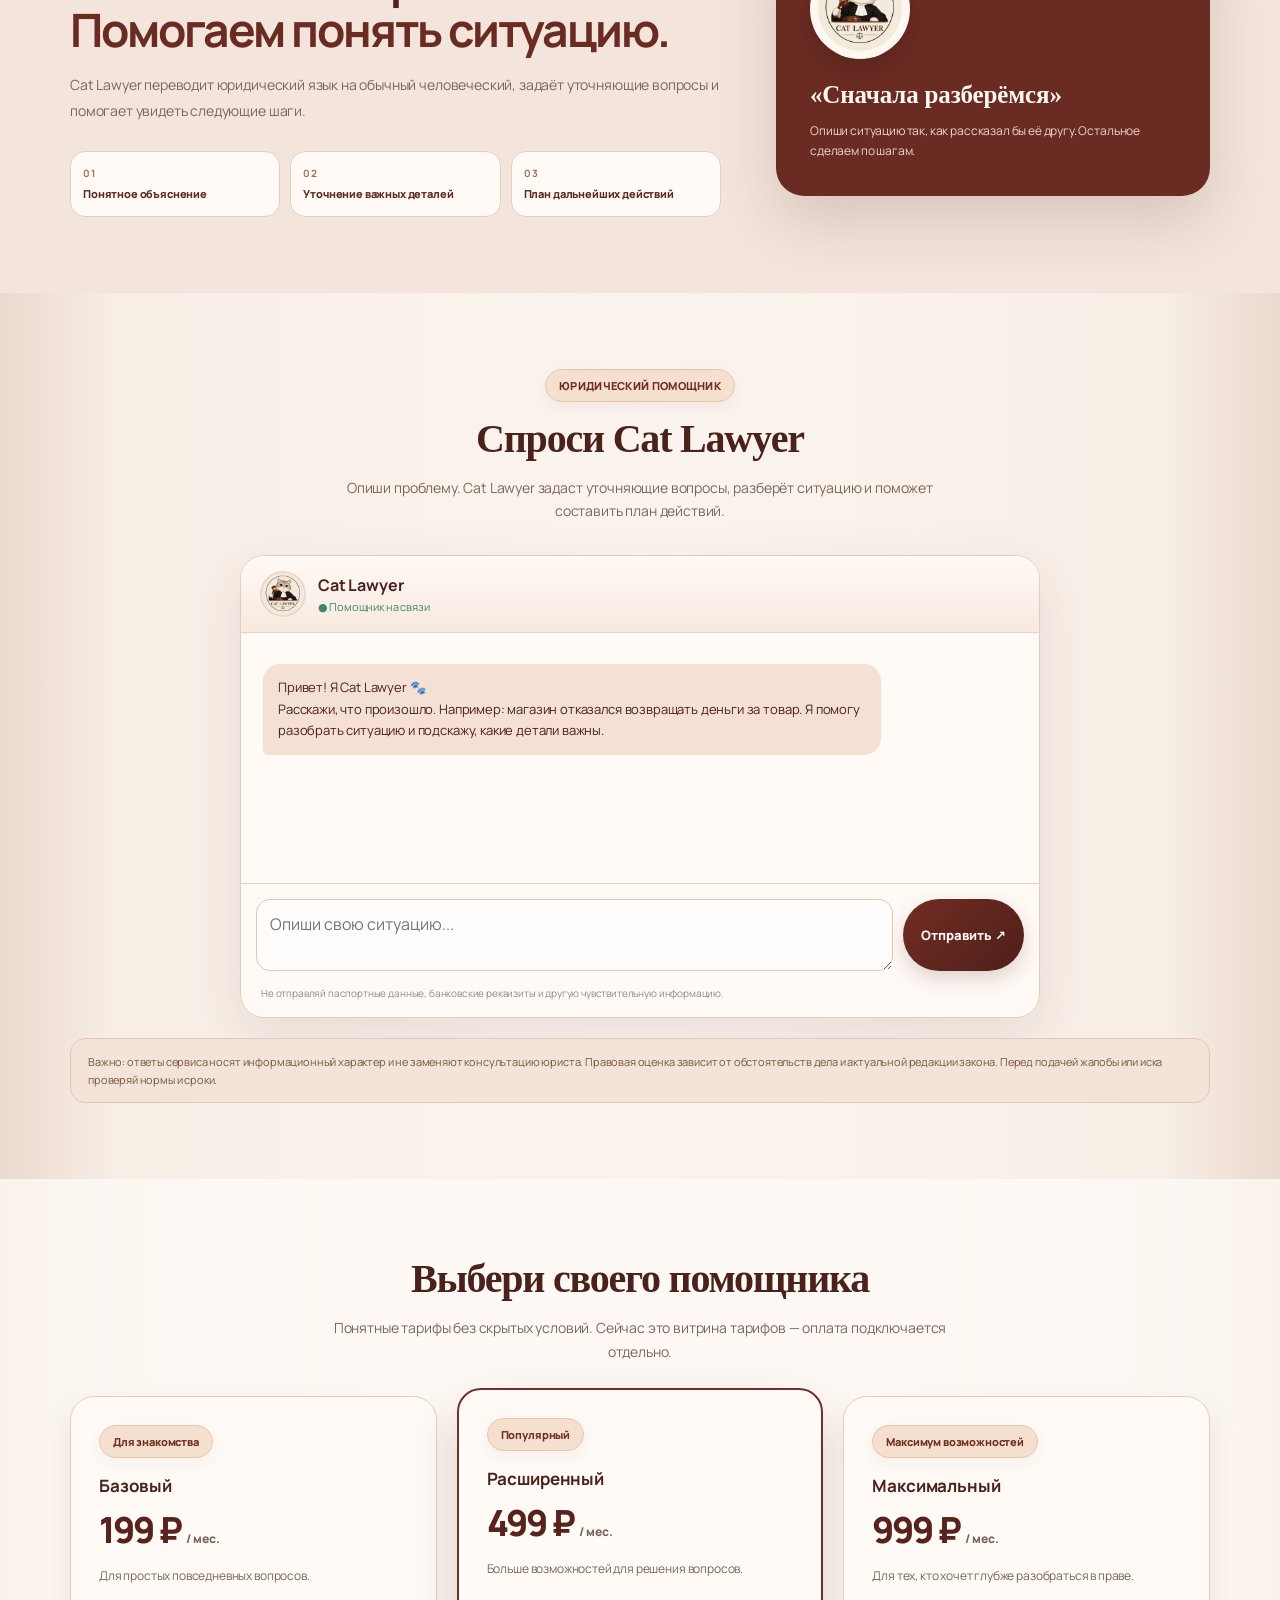
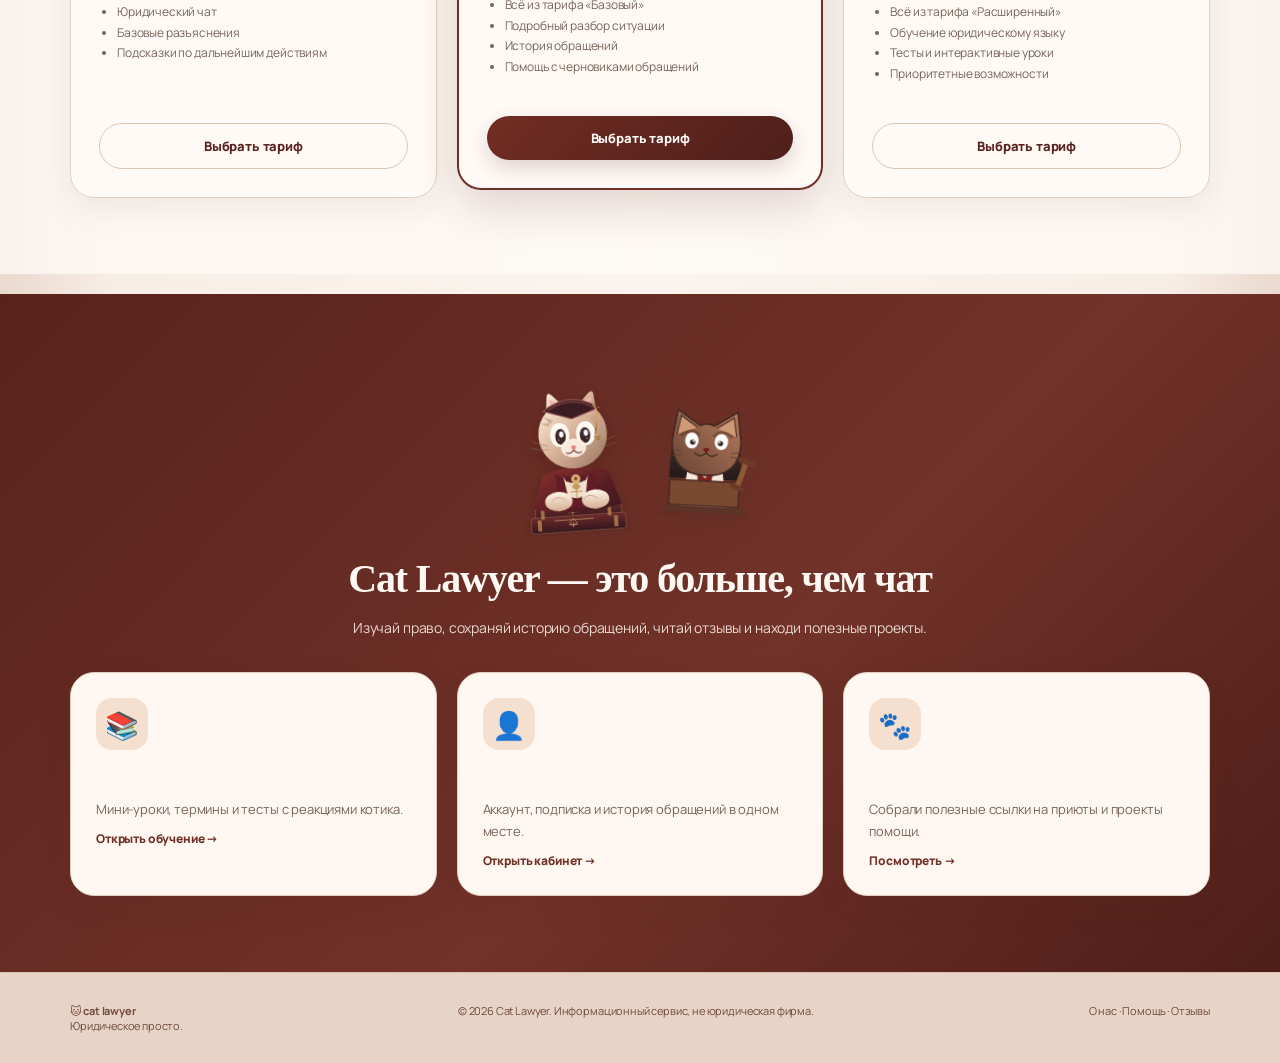
==== commit bfe84456: "Use Cat Lawyer logo on homepage hero" ====
--- a/index.html
+++ b/index.html
@@ -7,7 +7,7 @@
 <style>
 @import url('https://fonts.googleapis.com/css2?family=Manrope:wght@400;500;600;700;800&display=swap');
 :root{--ink:#321b19;--muted:#76645e;--cream:#f7eee6;--paper:#fffaf6;--orange:#5b201d;--orange2:#8b4038;--line:#e8d8cc;--green:#43856c;--shadow:0 18px 55px #52351b12}
-*{box-sizing:border-box}html{scroll-behavior:smooth}body{margin:0;background:linear-gradient(90deg,#ead9ce 0,#f7eee6 7%,#f7eee6 93%,#ead9ce 100%);color:var(--ink);font-family:Manrope,system-ui,sans-serif}button,input,textarea{font:inherit}button{cursor:pointer}.wrap{width:min(1120px,calc(100% - 40px));margin:auto}.nav{height:78px;display:flex;align-items:center;justify-content:space-between}.brand{display:flex;gap:10px;align-items:center;font-weight:800;font-size:21px;letter-spacing:-.8px}.brand-mark{width:48px;height:48px;border-radius:14px;overflow:hidden;background:#f4e9dd;display:grid;place-items:center}.brand-mark img{width:100%;height:100%;object-fit:cover}.navlinks{display:flex;gap:20px;align-items:center}.navlinks a{color:#5b201d;text-decoration:none;font-size:12px;font-weight:800}.btn{border:0;border-radius:14px;padding:13px 19px;background:var(--ink);color:white;font-weight:800;font-size:13px;transition:.2s}.btn:hover{transform:translateY(-2px);box-shadow:0 9px 22px #30201420}.btn.orange{background:var(--orange);color:#fffaf6}.btn.light{background:white;color:var(--ink);border:1px solid var(--line)}.hero{padding:65px 0 75px;display:grid;grid-template-columns:1.08fr .92fr;gap:45px;align-items:center}.eyebrow{display:inline-flex;gap:8px;align-items:center;background:#f1e2d7;color:#6b2a25;border-radius:99px;padding:8px 13px;font-size:11px;font-weight:800;letter-spacing:.3px}.hero h1{font-size:clamp(40px,5vw,64px);line-height:1.06;letter-spacing:-3px;margin:20px 0}.hero h1 span{color:var(--orange)}.lead{font-size:16px;line-height:1.8;color:var(--muted);max-width:540px}.hero-actions{display:flex;gap:12px;margin:27px 0 20px;flex-wrap:wrap}.fine{font-size:11px;color:#948b83}.hero-art{position:relative;min-height:390px;display:grid;place-items:center}.blob{position:absolute;width:360px;height:360px;background:#ffe5ce;border-radius:48% 52% 54% 46%;transform:rotate(-12deg)}.cat{position:relative;width:min(310px,75%);aspect-ratio:1;z-index:1;border-radius:50%;overflow:hidden;background:#fffaf3;box-shadow:0 24px 65px #4d2a1b24;border:8px solid #fff}.cat img{width:100%;height:100%;object-fit:cover;display:block}.float{position:absolute;background:white;border:1px solid var(--line);padding:13px 16px;border-radius:16px;box-shadow:var(--shadow);font-size:12px;font-weight:800;z-index:2}.float.one{top:55px;left:0}.float.two{bottom:60px;right:0}.section{padding:72px 0}.section.white{background:white}.section-head{text-align:center;max-width:650px;margin:0 auto 36px}.section-head h2{font-size:clamp(28px,4vw,40px);letter-spacing:-1.5px;margin:0 0 12px}.section-head p{color:var(--muted);line-height:1.7;font-size:14px}.steps,.features,.prices{display:grid;grid-template-columns:repeat(3,1fr);gap:16px}.tile,.price{background:white;border:1px solid var(--line);border-radius:22px;padding:25px;box-shadow:0 5px 22px #51351b08}.tile .ico{font-size:27px;background:#f1e2d7;width:52px;height:52px;display:grid;place-items:center;border-radius:16px}.tile h3{font-size:16px;margin:18px 0 8px}.tile p{font-size:13px;line-height:1.7;color:var(--muted);margin:0}.chat-shell{max-width:800px;margin:auto;background:white;border:1px solid var(--line);border-radius:25px;overflow:hidden;box-shadow:var(--shadow)}.chat-top{padding:17px 21px;border-bottom:1px solid var(--line);display:flex;align-items:center;gap:12px}.avatar{width:46px;height:46px;border-radius:14px;overflow:hidden;background:#f4e9dd}.avatar img{width:100%;height:100%;object-fit:cover}.chat-top small{display:block;color:var(--green);font-size:11px;margin-top:3px}.chat-body{padding:22px;min-height:270px;max-height:390px;overflow:auto;background:#fffdfa}.msg{max-width:82%;padding:13px 15px;border-radius:17px;margin:9px 0;font-size:13px;line-height:1.65;white-space:pre-wrap}.bot{background:#fff0e3;border-bottom-left-radius:5px}.user{background:#29231f;color:white;margin-left:auto;border-bottom-right-radius:5px}.chat-input{display:flex;gap:10px;padding:15px;border-top:1px solid var(--line)}.chat-input textarea{resize:vertical;min-height:48px;max-height:120px;flex:1;border:1px solid var(--line);border-radius:14px;padding:13px;outline:none}.chat-input textarea:focus{border-color:var(--orange)}.hint{padding:0 20px 17px;font-size:10px;color:#938a82}.prices{align-items:stretch}.price{position:relative}.price.popular{border:2px solid var(--orange);transform:translateY(-8px)}.tag{font-size:10px;font-weight:800;color:#b96022;background:#fff0e3;padding:6px 9px;border-radius:99px;display:inline-block}.price h3{font-size:17px;margin:16px 0 7px}.amount{font-size:36px;font-weight:800;letter-spacing:-2px}.amount small{font-size:12px;color:var(--muted);letter-spacing:0}.price p,.price li{font-size:12px;color:var(--muted);line-height:1.7}.price ul{padding-left:18px;min-height:112px}.price .btn{width:100%}.account{max-width:720px;margin:auto;display:grid;grid-template-columns:1fr 1fr;gap:14px}.account-card{background:white;border:1px solid var(--line);border-radius:20px;padding:22px}.account-card h3{margin:0 0 12px;font-size:15px}.account-card p{font-size:12px;color:var(--muted);line-height:1.7}.field{width:100%;border:1px solid var(--line);border-radius:12px;padding:12px;margin:5px 0 10px}.footer{padding:34px 0;border-top:1px solid var(--line);font-size:11px;color:#6f4a3d;background:#efe0d5}.paw-rail{position:fixed;top:78px;bottom:0;width:132px;display:flex;flex-direction:column;justify-content:space-evenly;align-items:center;pointer-events:none;z-index:3;opacity:.27;font-size:29px;user-select:none}.paw-rail span{display:block;filter:saturate(.55);text-shadow:0 1px 2px rgba(91,32,29,.08)}.paw-rail span:nth-child(3n){font-size:37px;opacity:.72}.paw-rail span:nth-child(4n){font-size:23px;opacity:.55}.paw-rail.left{left:0}.paw-rail.right{right:0}.paw-rail span{transform:rotate(-18deg)}.paw-rail.right span{transform:rotate(18deg)}.paw-rail.left span:nth-child(4n){transform:rotate(-28deg)}.paw-rail.right span:nth-child(4n){transform:rotate(28deg)}.friend-grid,.review-grid{display:grid;grid-template-columns:repeat(3,1fr);gap:18px}.friend-photo{width:100%;height:150px;object-fit:cover;border-radius:16px;display:block;margin-bottom:14px;background:#ead9ce}.friend-card{overflow:hidden}.friend-card .friend-content{padding:0 2px}.friend-card,.review-card{background:#fffaf6;border:1px solid #d9bcae;border-radius:22px;padding:24px;box-shadow:0 8px 25px #4d2a1b0c}.friend-card h3,.review-card h3{margin:12px 0 8px;font-size:16px}.friend-card p,.review-card p{font-size:12px;line-height:1.7;color:var(--muted)}.friend-link{display:inline-flex;align-items:center;gap:7px;margin-top:10px;color:#5b201d;font-weight:800;text-decoration:none;font-size:12px}.review-form{max-width:720px;margin:0 auto 24px;background:#f4e4d9;border:1px solid #dec2b3;border-radius:20px;padding:20px}.review-form textarea{width:100%;min-height:90px;border:1px solid #d9bcae;border-radius:14px;padding:12px;resize:vertical;background:white}.reviews-list{max-width:720px;margin:auto;background:white;border:1px solid var(--line);border-radius:20px;padding:20px}.brown-section{background:#6b3028;color:#fff7f1}.brown-section .section-head p{color:#ead8cf}.brown-section .section-head h2{color:#fff7f1}.brown-section .friend-card{background:#fff8f2;color:var(--ink)}.footer-inner{display:flex;justify-content:space-between;gap:20px;flex-wrap:wrap}.disclaimer{background:#f5e8df;border:1px solid #e5d0c4;border-radius:15px;padding:14px 17px;font-size:11px;line-height:1.6;color:#76583f;margin-top:20px}.toast{position:fixed;bottom:20px;left:50%;transform:translateX(-50%);background:#29231f;color:white;padding:12px 18px;border-radius:12px;font-size:12px;display:none;z-index:10}.mobile-menu{display:none;position:absolute;top:70px;left:14px;right:14px;background:#fffaf6;border:1px solid var(--line);border-radius:18px;padding:10px;box-shadow:var(--shadow);z-index:20}.mobile-menu a{display:block;padding:12px;color:var(--ink);text-decoration:none;font-weight:800;font-size:13px;border-radius:10px}.mobile-menu a:hover{background:#f4e4d9}
+*{box-sizing:border-box}html{scroll-behavior:smooth}body{margin:0;background:linear-gradient(90deg,#ead9ce 0,#f7eee6 7%,#f7eee6 93%,#ead9ce 100%);color:var(--ink);font-family:Manrope,system-ui,sans-serif}button,input,textarea{font:inherit}button{cursor:pointer}.wrap{width:min(1120px,calc(100% - 40px));margin:auto}.nav{height:78px;display:flex;align-items:center;justify-content:space-between}.brand{display:flex;gap:10px;align-items:center;font-weight:800;font-size:21px;letter-spacing:-.8px}.brand-mark{width:48px;height:48px;border-radius:14px;overflow:hidden;background:#f4e9dd;display:grid;place-items:center}.brand-mark img{width:100%;height:100%;object-fit:cover}.navlinks{display:flex;gap:20px;align-items:center}.navlinks a{color:#5b201d;text-decoration:none;font-size:12px;font-weight:800}.btn{border:0;border-radius:14px;padding:13px 19px;background:var(--ink);color:white;font-weight:800;font-size:13px;transition:.2s}.btn:hover{transform:translateY(-2px);box-shadow:0 9px 22px #30201420}.btn.orange{background:var(--orange);color:#fffaf6}.btn.light{background:white;color:var(--ink);border:1px solid var(--line)}.hero{padding:65px 0 75px;display:grid;grid-template-columns:1.08fr .92fr;gap:45px;align-items:center}.eyebrow{display:inline-flex;gap:8px;align-items:center;background:#f1e2d7;color:#6b2a25;border-radius:99px;padding:8px 13px;font-size:11px;font-weight:800;letter-spacing:.3px}.hero h1{font-size:clamp(40px,5vw,64px);line-height:1.06;letter-spacing:-3px;margin:20px 0}.hero h1 span{color:var(--orange)}.lead{font-size:16px;line-height:1.8;color:var(--muted);max-width:540px}.hero-actions{display:flex;gap:12px;margin:27px 0 20px;flex-wrap:wrap}.fine{font-size:11px;color:#948b83}.hero-art{position:relative;min-height:390px;display:grid;place-items:center}.blob{position:absolute;width:360px;height:360px;background:#ffe5ce;border-radius:48% 52% 54% 46%;transform:rotate(-12deg)}.cat{position:relative;width:min(310px,75%);aspect-ratio:1;z-index:1;border-radius:50%;overflow:hidden;background:#fffaf3;box-shadow:0 24px 65px #4d2a1b24;border:8px solid #fff}.cat img{width:100%;height:100%;object-fit:contain;display:block;padding:18px}.float{position:absolute;background:white;border:1px solid var(--line);padding:13px 16px;border-radius:16px;box-shadow:var(--shadow);font-size:12px;font-weight:800;z-index:2}.float.one{top:55px;left:0}.float.two{bottom:60px;right:0}.section{padding:72px 0}.section.white{background:white}.section-head{text-align:center;max-width:650px;margin:0 auto 36px}.section-head h2{font-size:clamp(28px,4vw,40px);letter-spacing:-1.5px;margin:0 0 12px}.section-head p{color:var(--muted);line-height:1.7;font-size:14px}.steps,.features,.prices{display:grid;grid-template-columns:repeat(3,1fr);gap:16px}.tile,.price{background:white;border:1px solid var(--line);border-radius:22px;padding:25px;box-shadow:0 5px 22px #51351b08}.tile .ico{font-size:27px;background:#f1e2d7;width:52px;height:52px;display:grid;place-items:center;border-radius:16px}.tile h3{font-size:16px;margin:18px 0 8px}.tile p{font-size:13px;line-height:1.7;color:var(--muted);margin:0}.chat-shell{max-width:800px;margin:auto;background:white;border:1px solid var(--line);border-radius:25px;overflow:hidden;box-shadow:var(--shadow)}.chat-top{padding:17px 21px;border-bottom:1px solid var(--line);display:flex;align-items:center;gap:12px}.avatar{width:46px;height:46px;border-radius:14px;overflow:hidden;background:#f4e9dd}.avatar img{width:100%;height:100%;object-fit:cover}.chat-top small{display:block;color:var(--green);font-size:11px;margin-top:3px}.chat-body{padding:22px;min-height:270px;max-height:390px;overflow:auto;background:#fffdfa}.msg{max-width:82%;padding:13px 15px;border-radius:17px;margin:9px 0;font-size:13px;line-height:1.65;white-space:pre-wrap}.bot{background:#fff0e3;border-bottom-left-radius:5px}.user{background:#29231f;color:white;margin-left:auto;border-bottom-right-radius:5px}.chat-input{display:flex;gap:10px;padding:15px;border-top:1px solid var(--line)}.chat-input textarea{resize:vertical;min-height:48px;max-height:120px;flex:1;border:1px solid var(--line);border-radius:14px;padding:13px;outline:none}.chat-input textarea:focus{border-color:var(--orange)}.hint{padding:0 20px 17px;font-size:10px;color:#938a82}.prices{align-items:stretch}.price{position:relative}.price.popular{border:2px solid var(--orange);transform:translateY(-8px)}.tag{font-size:10px;font-weight:800;color:#b96022;background:#fff0e3;padding:6px 9px;border-radius:99px;display:inline-block}.price h3{font-size:17px;margin:16px 0 7px}.amount{font-size:36px;font-weight:800;letter-spacing:-2px}.amount small{font-size:12px;color:var(--muted);letter-spacing:0}.price p,.price li{font-size:12px;color:var(--muted);line-height:1.7}.price ul{padding-left:18px;min-height:112px}.price .btn{width:100%}.account{max-width:720px;margin:auto;display:grid;grid-template-columns:1fr 1fr;gap:14px}.account-card{background:white;border:1px solid var(--line);border-radius:20px;padding:22px}.account-card h3{margin:0 0 12px;font-size:15px}.account-card p{font-size:12px;color:var(--muted);line-height:1.7}.field{width:100%;border:1px solid var(--line);border-radius:12px;padding:12px;margin:5px 0 10px}.footer{padding:34px 0;border-top:1px solid var(--line);font-size:11px;color:#6f4a3d;background:#efe0d5}.paw-rail{position:fixed;top:78px;bottom:0;width:132px;display:flex;flex-direction:column;justify-content:space-evenly;align-items:center;pointer-events:none;z-index:3;opacity:.27;font-size:29px;user-select:none}.paw-rail span{display:block;filter:saturate(.55);text-shadow:0 1px 2px rgba(91,32,29,.08)}.paw-rail span:nth-child(3n){font-size:37px;opacity:.72}.paw-rail span:nth-child(4n){font-size:23px;opacity:.55}.paw-rail.left{left:0}.paw-rail.right{right:0}.paw-rail span{transform:rotate(-18deg)}.paw-rail.right span{transform:rotate(18deg)}.paw-rail.left span:nth-child(4n){transform:rotate(-28deg)}.paw-rail.right span:nth-child(4n){transform:rotate(28deg)}.friend-grid,.review-grid{display:grid;grid-template-columns:repeat(3,1fr);gap:18px}.friend-photo{width:100%;height:150px;object-fit:cover;border-radius:16px;display:block;margin-bottom:14px;background:#ead9ce}.friend-card{overflow:hidden}.friend-card .friend-content{padding:0 2px}.friend-card,.review-card{background:#fffaf6;border:1px solid #d9bcae;border-radius:22px;padding:24px;box-shadow:0 8px 25px #4d2a1b0c}.friend-card h3,.review-card h3{margin:12px 0 8px;font-size:16px}.friend-card p,.review-card p{font-size:12px;line-height:1.7;color:var(--muted)}.friend-link{display:inline-flex;align-items:center;gap:7px;margin-top:10px;color:#5b201d;font-weight:800;text-decoration:none;font-size:12px}.review-form{max-width:720px;margin:0 auto 24px;background:#f4e4d9;border:1px solid #dec2b3;border-radius:20px;padding:20px}.review-form textarea{width:100%;min-height:90px;border:1px solid #d9bcae;border-radius:14px;padding:12px;resize:vertical;background:white}.reviews-list{max-width:720px;margin:auto;background:white;border:1px solid var(--line);border-radius:20px;padding:20px}.brown-section{background:#6b3028;color:#fff7f1}.brown-section .section-head p{color:#ead8cf}.brown-section .section-head h2{color:#fff7f1}.brown-section .friend-card{background:#fff8f2;color:var(--ink)}.footer-inner{display:flex;justify-content:space-between;gap:20px;flex-wrap:wrap}.disclaimer{background:#f5e8df;border:1px solid #e5d0c4;border-radius:15px;padding:14px 17px;font-size:11px;line-height:1.6;color:#76583f;margin-top:20px}.toast{position:fixed;bottom:20px;left:50%;transform:translateX(-50%);background:#29231f;color:white;padding:12px 18px;border-radius:12px;font-size:12px;display:none;z-index:10}.mobile-menu{display:none;position:absolute;top:70px;left:14px;right:14px;background:#fffaf6;border:1px solid var(--line);border-radius:18px;padding:10px;box-shadow:var(--shadow);z-index:20}.mobile-menu a{display:block;padding:12px;color:var(--ink);text-decoration:none;font-weight:800;font-size:13px;border-radius:10px}.mobile-menu a:hover{background:#f4e4d9}
 @media(max-width:760px){.paw-rail{display:none}.navlinks{display:none}.menu-btn{display:block}.hero{grid-template-columns:1fr;padding:42px 0 48px;gap:10px}.hero-art{min-height:270px}.blob{width:250px;height:250px}.cat{font-size:135px}.float.one{top:20px}.float.two{bottom:20px}.steps,.features,.prices{grid-template-columns:1fr}.price.popular{transform:none}.section{padding:52px 0}.account{grid-template-columns:1fr}.hero h1{letter-spacing:-2px}.wrap{width:min(100% - 28px,1120px)}}
 @media(min-width:761px){.menu-btn{display:none}}
 </style>
@@ -27,7 +27,7 @@
 <a href="/">Главная</a><a href="/assistant.html">Помощник</a><a href="/documents.html">Документы</a><a href="/learn.html">Обучение</a><a href="/pricing.html">Тарифы</a><a href="/friends.html">Друзья</a><a href="/reviews.html">Отзывы</a><a href="/about.html">О нас</a><a href="/help.html">Помощь</a><a href="/account.html">Личный кабинет</a>
 </div>
 <main>
-<section class="wrap hero"><div><span class="eyebrow">✦ ЮРИДИЧЕСКОЕ ПРОСТО</span><h1>Твои права.<br><span>Без сложных слов.</span></h1><p class="lead">Опиши ситуацию обычным языком — Cat Lawyer поможет разобраться, какие права могут быть затронуты и что делать дальше.</p><div class="hero-actions"><a class="btn orange" href="/assistant.html" style="text-decoration:none">Задать вопрос коту →</a><a class="btn light" href="#how" style="text-decoration:none">Как это работает</a></div><div class="fine">Понятные объяснения • Пошаговые рекомендации • Законодательство РФ</div></div><div class="hero-art"><div class="hero-halo"></div><div class="hero-orbit"></div><div class="float one">РАЗБИРАЕМСЯ В ПРАВАХ</div><div class="cat hero-cat"><img src="/assets/learning-kitten.svg" alt="Котёнок-судья Cat Lawyer"></div><div class="float two">ОБЪЯСНЯЮ ПО-ЧЕЛОВЕЧЕСКИ</div></div></section>
+<section class="wrap hero"><div><span class="eyebrow">✦ ЮРИДИЧЕСКОЕ ПРОСТО</span><h1>Твои права.<br><span>Без сложных слов.</span></h1><p class="lead">Опиши ситуацию обычным языком — Cat Lawyer поможет разобраться, какие права могут быть затронуты и что делать дальше.</p><div class="hero-actions"><a class="btn orange" href="/assistant.html" style="text-decoration:none">Задать вопрос коту →</a><a class="btn light" href="#how" style="text-decoration:none">Как это работает</a></div><div class="fine">Понятные объяснения • Пошаговые рекомендации • Законодательство РФ</div></div><div class="hero-art"><div class="hero-halo"></div><div class="hero-orbit"></div><div class="float one">РАЗБИРАЕМСЯ В ПРАВАХ</div><div class="cat hero-cat"><img src="/assets/cat-lawyer-logo.svg" alt="Cat Lawyer"></div><div class="float two">ОБЪЯСНЯЮ ПО-ЧЕЛОВЕЧЕСКИ</div></div></section>
 <section class="section white" id="how"><div class="wrap"><div class="section-head"><h2>Юридический вопрос — без паники</h2><p>Не нужно знать номера статей и юридические термины. Начни с того, что произошло.</p></div><div class="steps"><article class="tile process-card"><div class="step-no">01</div><div class="ico">01</div><h3>Расскажи, что случилось</h3><p>Пиши обычными словами — не нужно знать юридические термины или номера статей.</p><span class="card-link">Начать с ситуации →</span></article><article class="tile process-card"><div class="step-no">02</div><div class="ico">02</div><h3>Ответь на уточнения</h3><p>Cat Lawyer задаст только те вопросы, которые действительно важны для ситуации.</p><span class="card-link">Разобраться подробнее →</span></article><article class="tile process-card"><div class="step-no">03</div><div class="ico">03</div><h3>Получи план действий</h3><p>Узнаешь возможные права, следующие шаги и куда можно обратиться.</p><span class="card-link">Получить помощь →</span></article></div></div></section>
 <section class="topics-strip"><div class="wrap"><div class="topics-label">С какими вопросами можно прийти</div><div class="topic-pills"><span>Покупки и возвраты</span><span>Работа</span><span>Жильё</span><span>Семья</span><span>Деньги</span><span>Авто</span><span>Интернет</span><span>Документы</span></div></div></section><section class="trust-strip"><div class="wrap trust-inner"><div><b>Понятно</b><span>без сложных слов</span></div><i></i><div><b>По шагам</b><span>от ситуации до действия</span></div><i></i><div><b>Осторожно</b><span>без выдуманных фактов</span></div></div></section>
 <section class="section feature-intro"><div class="wrap split-feature"><div><span class="eyebrow">ПОЧЕМУ CAT LAWYER</span><h2>Не заменяем юриста.<br><span>Помогаем понять ситуацию.</span></h2><p>Cat Lawyer переводит юридический язык на обычный человеческий, задаёт уточняющие вопросы и помогает увидеть следующие шаги.</p><div class="feature-points"><div><b>01</b><span>Понятное объяснение</span></div><div><b>02</b><span>Уточнение важных деталей</span></div><div><b>03</b><span>План дальнейших действий</span></div></div></div><div class="feature-quote"><div class="quote-logo"><img src="/assets/cat-lawyer-logo.svg" alt=""></div><div><b>«Сначала разберёмся»</b><p>Опиши ситуацию так, как рассказал бы её другу. Остальное сделаем по шагам.</p></div></div></div></section>
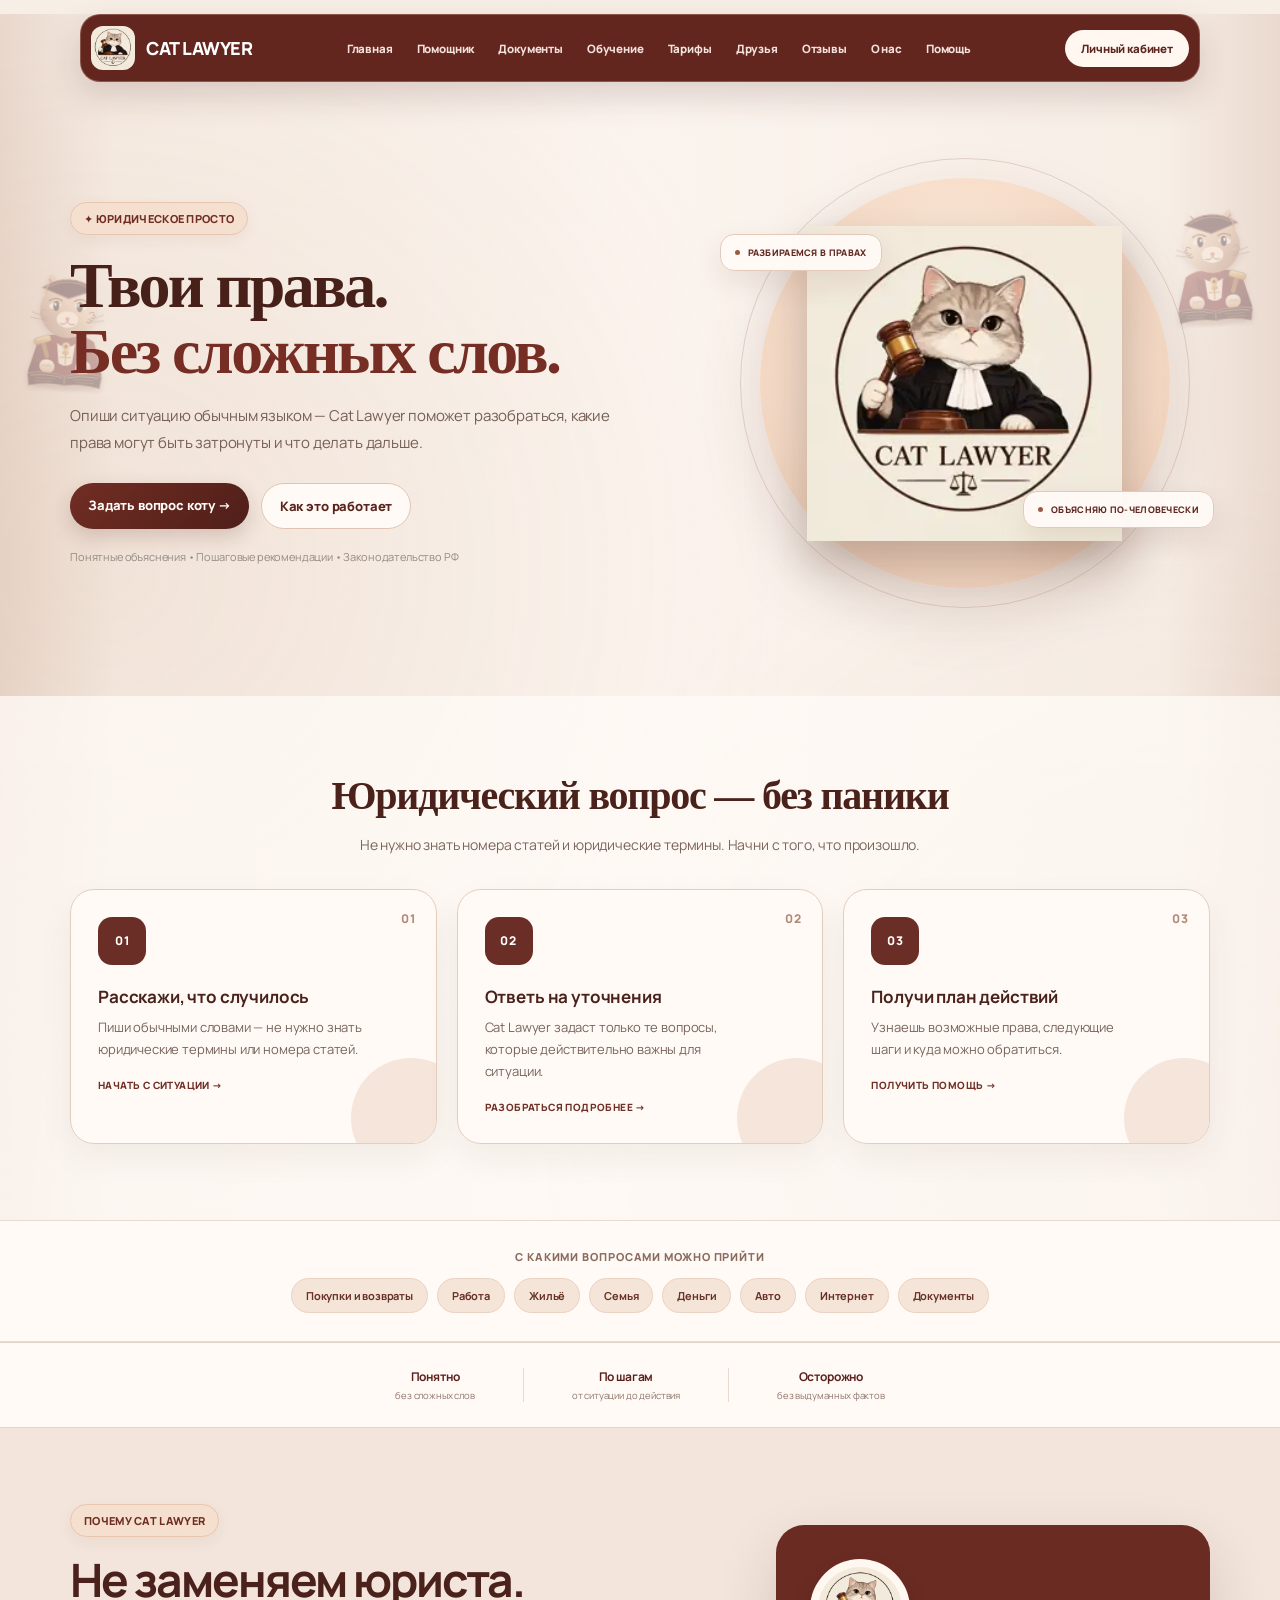
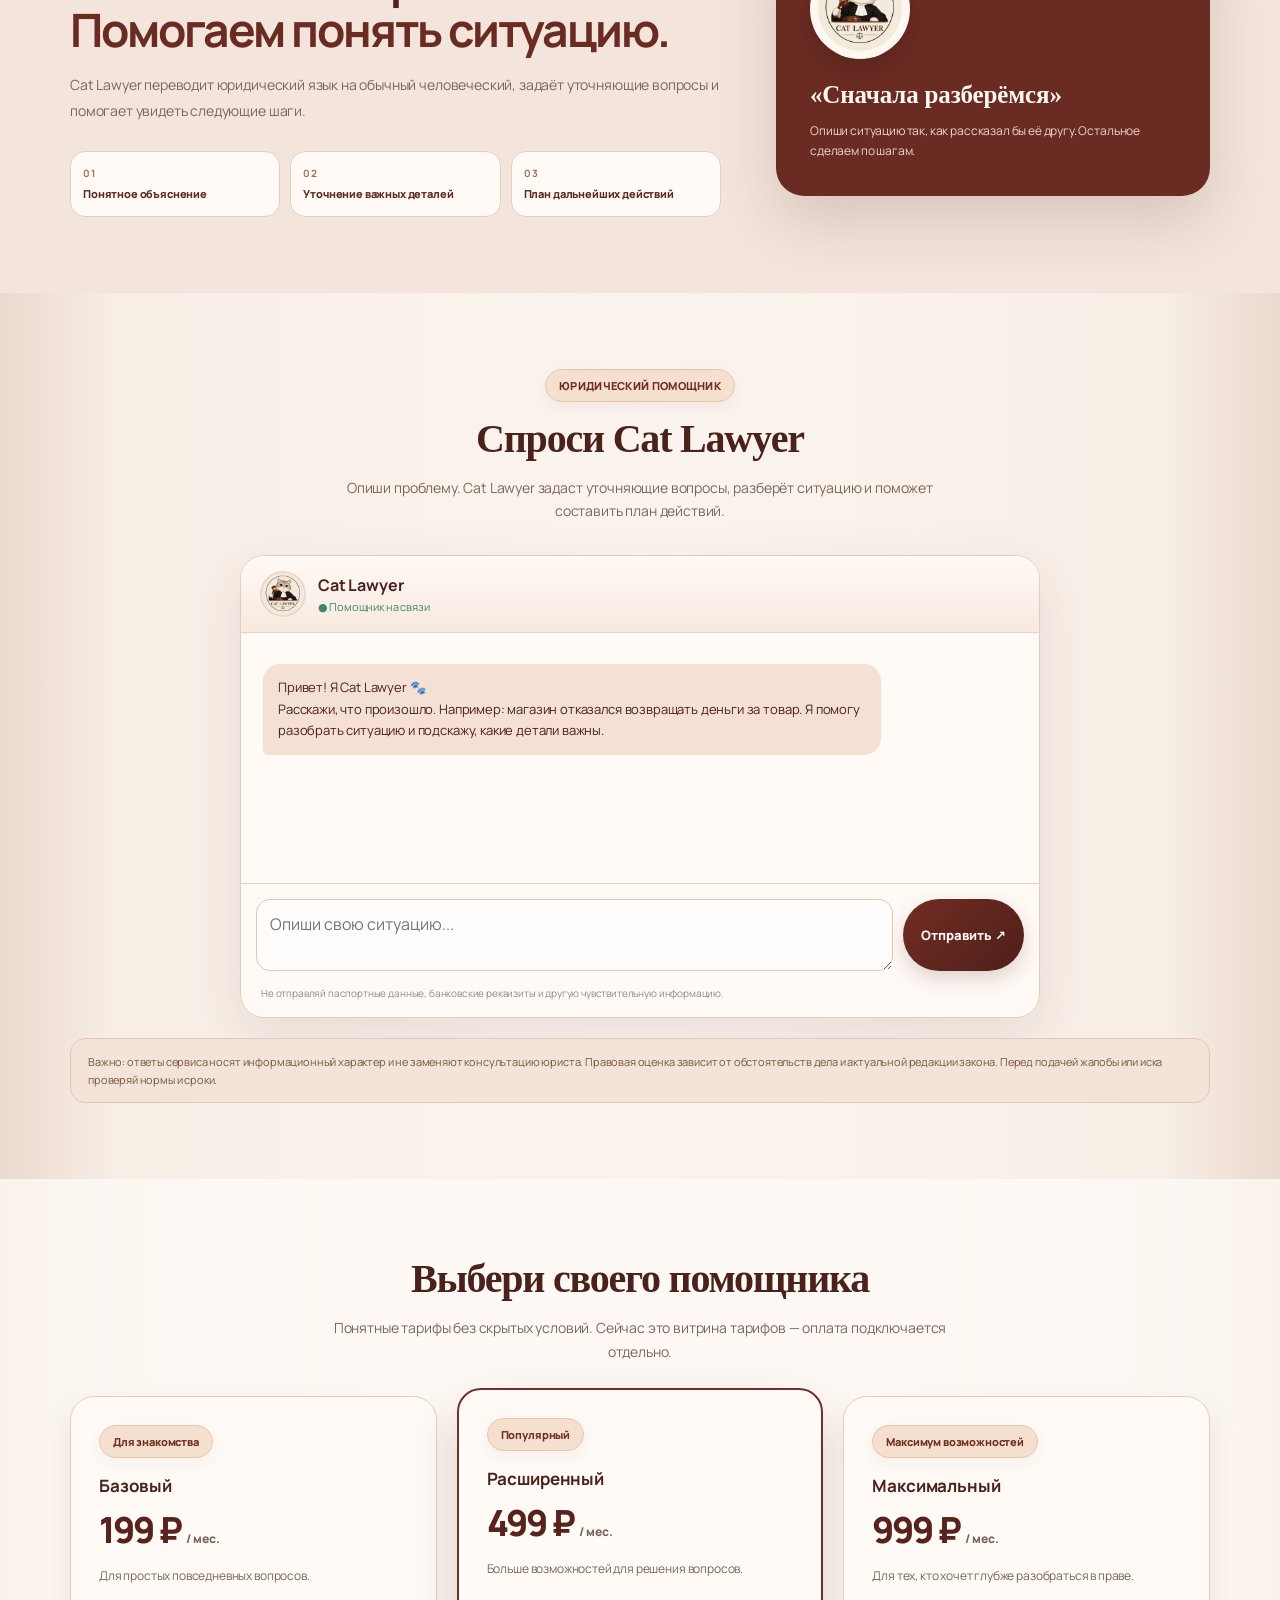
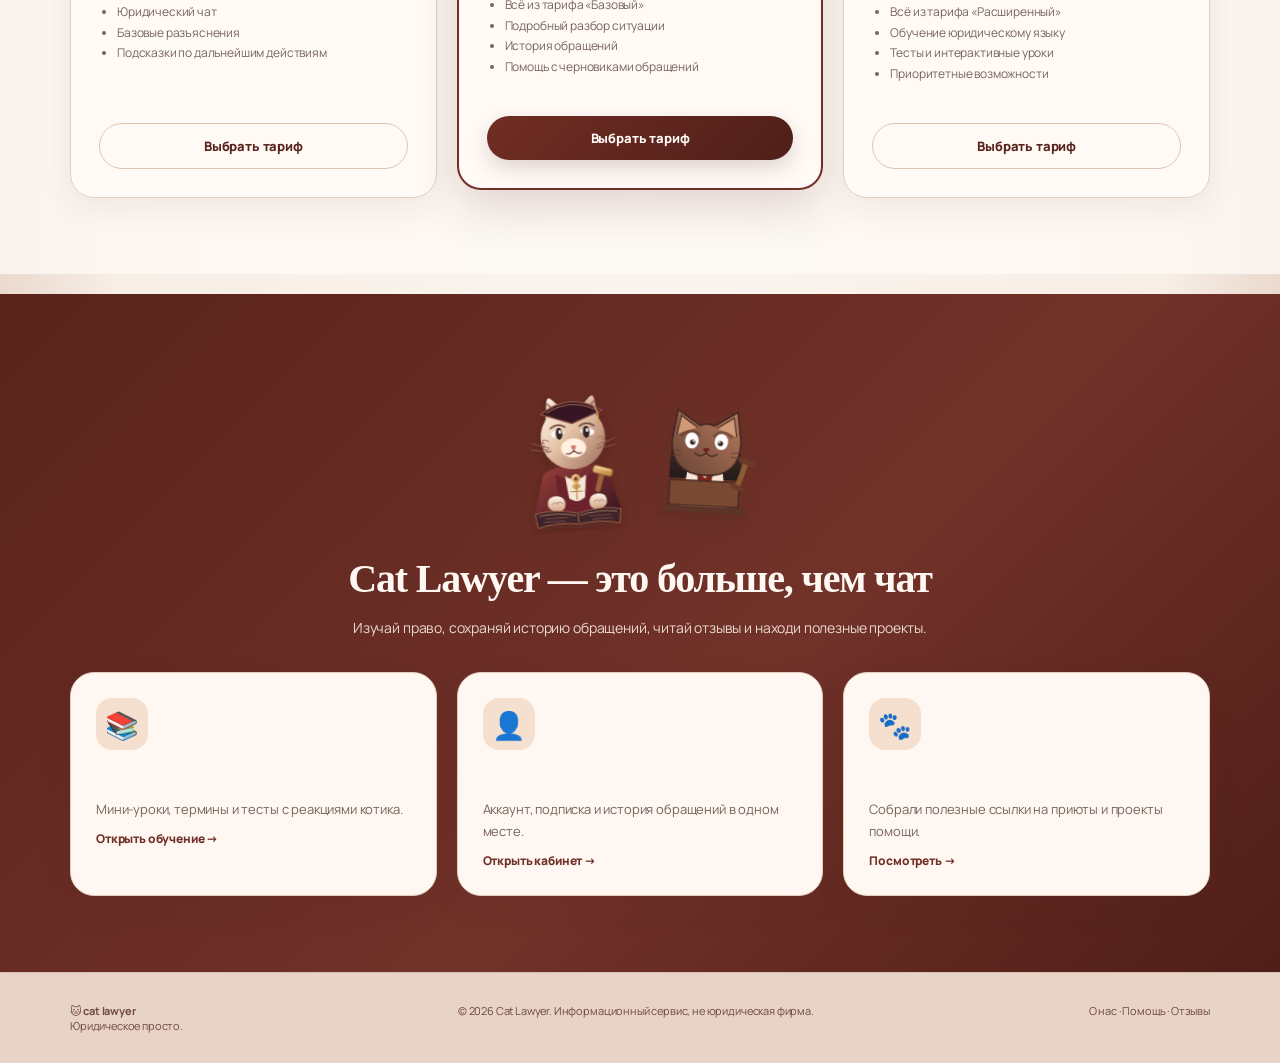
==== commit 2c3b7c78: "Restore homepage chat functionality" ====
--- a/index.html
+++ b/index.html
@@ -38,8 +38,27 @@
 </main>
 <footer class="footer"><div class="wrap footer-inner"><div><b>🐱 cat lawyer</b><br>Юридическое просто.</div><div>© 2026 Cat Lawyer. Информационный сервис, не юридическая фирма.</div><div><a href="/about.html" style="color:inherit">О нас</a> · <a href="/help.html" style="color:inherit">Помощь</a> · <a href="/reviews.html" style="color:inherit">Отзывы</a></div></div></footer>
 <script>
-function toggleMenu(){const m=document.getElementById('mobileMenu');m.style.display=m.style.display==='block'?'none':'block'}
+function toggleMenu(){const m=document.getElementById('mobileMenu');if(!m)return;m.style.display=m.style.display==='block'?'none':'block'}
 document.addEventListener('click',e=>{const m=document.getElementById('mobileMenu');if(m&&m.style.display==='block'&&!m.contains(e.target)&&!e.target.closest('.menu-btn'))m.style.display='none'});
+const homeMessages=document.getElementById('messages'),homeQuestion=document.getElementById('question');
+function homeFormat(t){const esc=s=>String(s||'').replace(/[&<>"']/g,c=>({'&':'&amp;','<':'&lt;','>':'&gt;','"':'&quot;',"'":'&#39;'}[c]));return esc(t).replace(/\n/g,'<br>')}
+async function sendMessage(){
+  const v=(homeQuestion?.value||'').trim();
+  if(!v)return;
+  const b=document.querySelector('#chat .chat-input button');if(b)b.disabled=true;
+  const u=document.createElement('div');u.className='msg user';u.textContent=v;homeMessages.appendChild(u);
+  const a=document.createElement('div');a.className='msg bot';a.textContent='Анализирую ситуацию…';homeMessages.appendChild(a);homeMessages.scrollTop=homeMessages.scrollHeight;homeQuestion.value='';
+  try{
+    const r=await fetch('/api/chat',{method:'POST',headers:{'content-type':'application/json'},credentials:'same-origin',body:JSON.stringify({message:v})});
+    const d=await r.json().catch(()=>({}));
+    if(!r.ok)throw new Error(d.error||'Не удалось получить ответ.');
+    a.innerHTML=homeFormat(d.reply||'Не удалось сформировать ответ.');
+    const link=document.createElement('a');link.className='btn light';link.href='/documents.html?situation='+encodeURIComponent(v);link.textContent='Составить документ';link.style.cssText='display:inline-block;margin:4px 0 8px';
+    homeMessages.appendChild(link);
+  }catch(e){a.textContent=e.message||'Не удалось получить ответ. Попробуй ещё раз.'}
+  finally{if(b)b.disabled=false;homeMessages.scrollTop=homeMessages.scrollHeight}
+}
+homeQuestion?.addEventListener('keydown',e=>{if(e.key==='Enter'&&!e.shiftKey){e.preventDefault();sendMessage()}});
 </script>
 <style>
 /* Safe final polish: navigation logo + judicial kittens */
